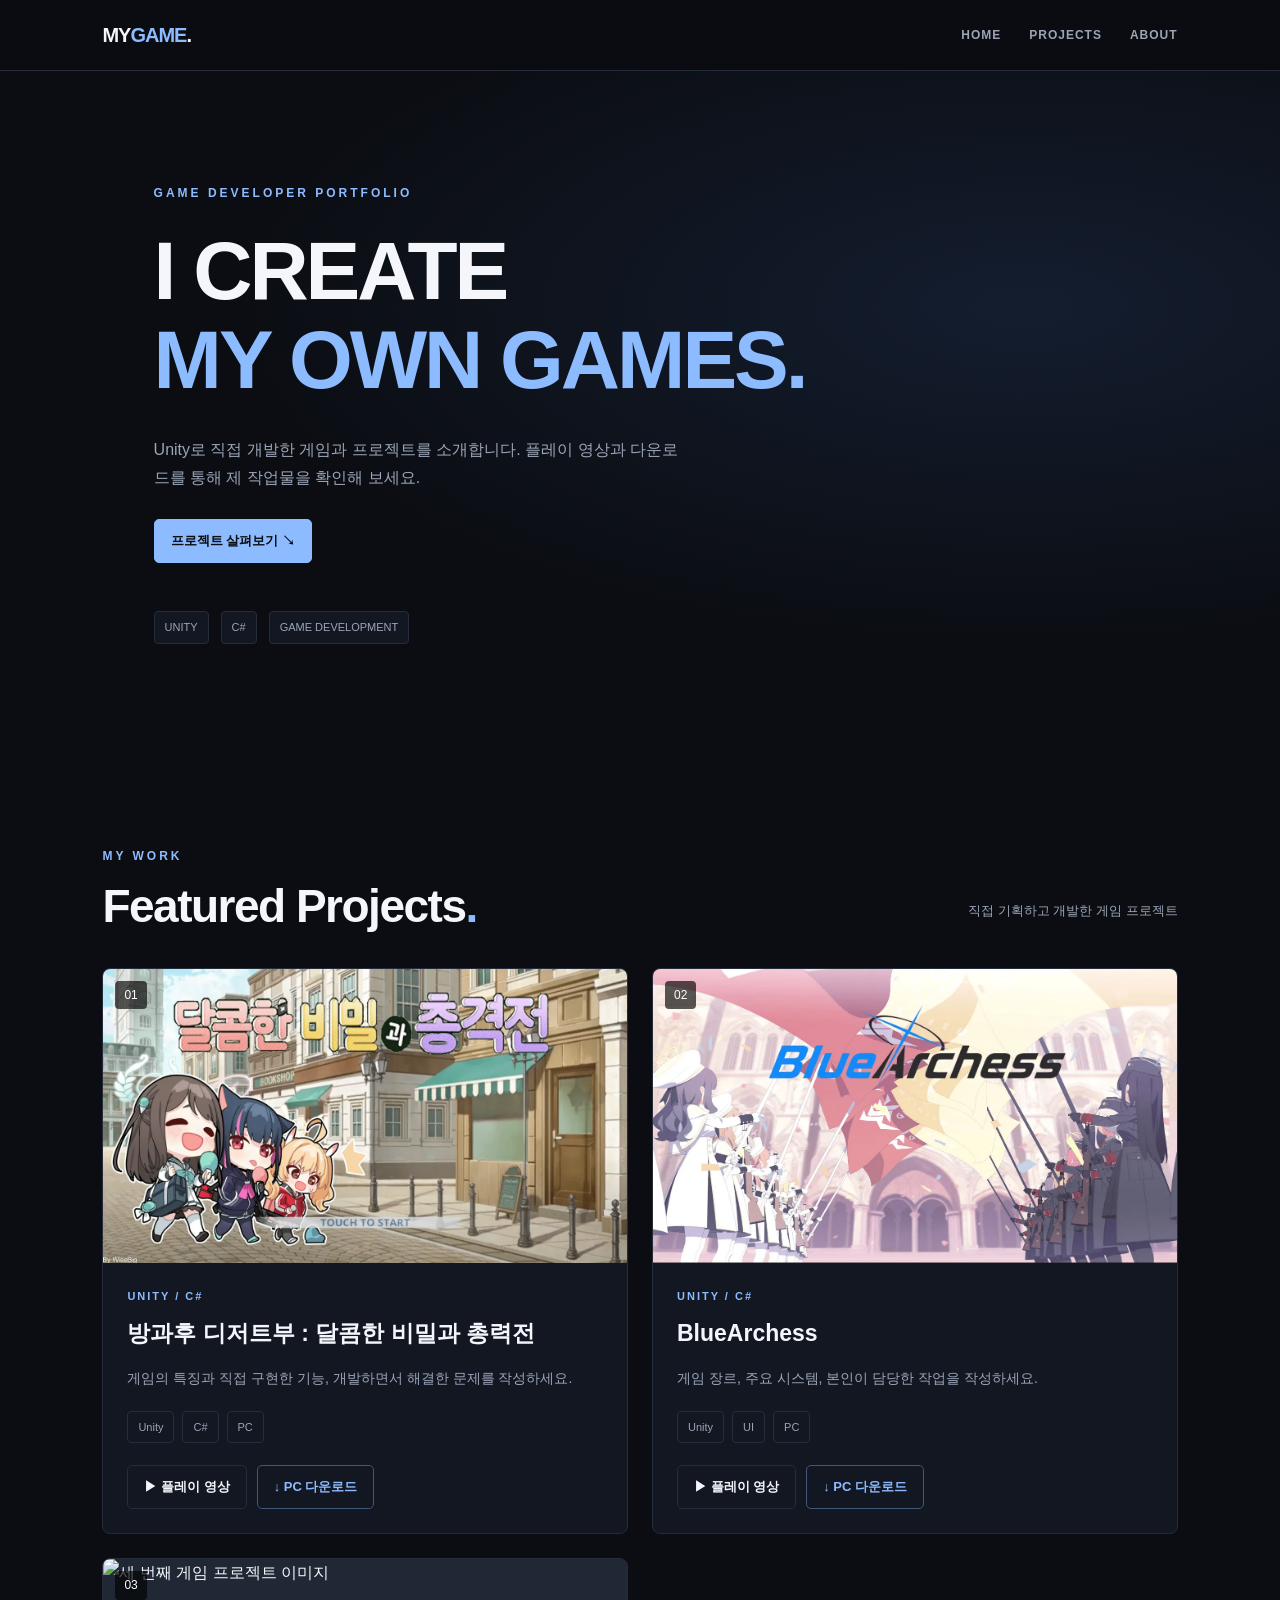
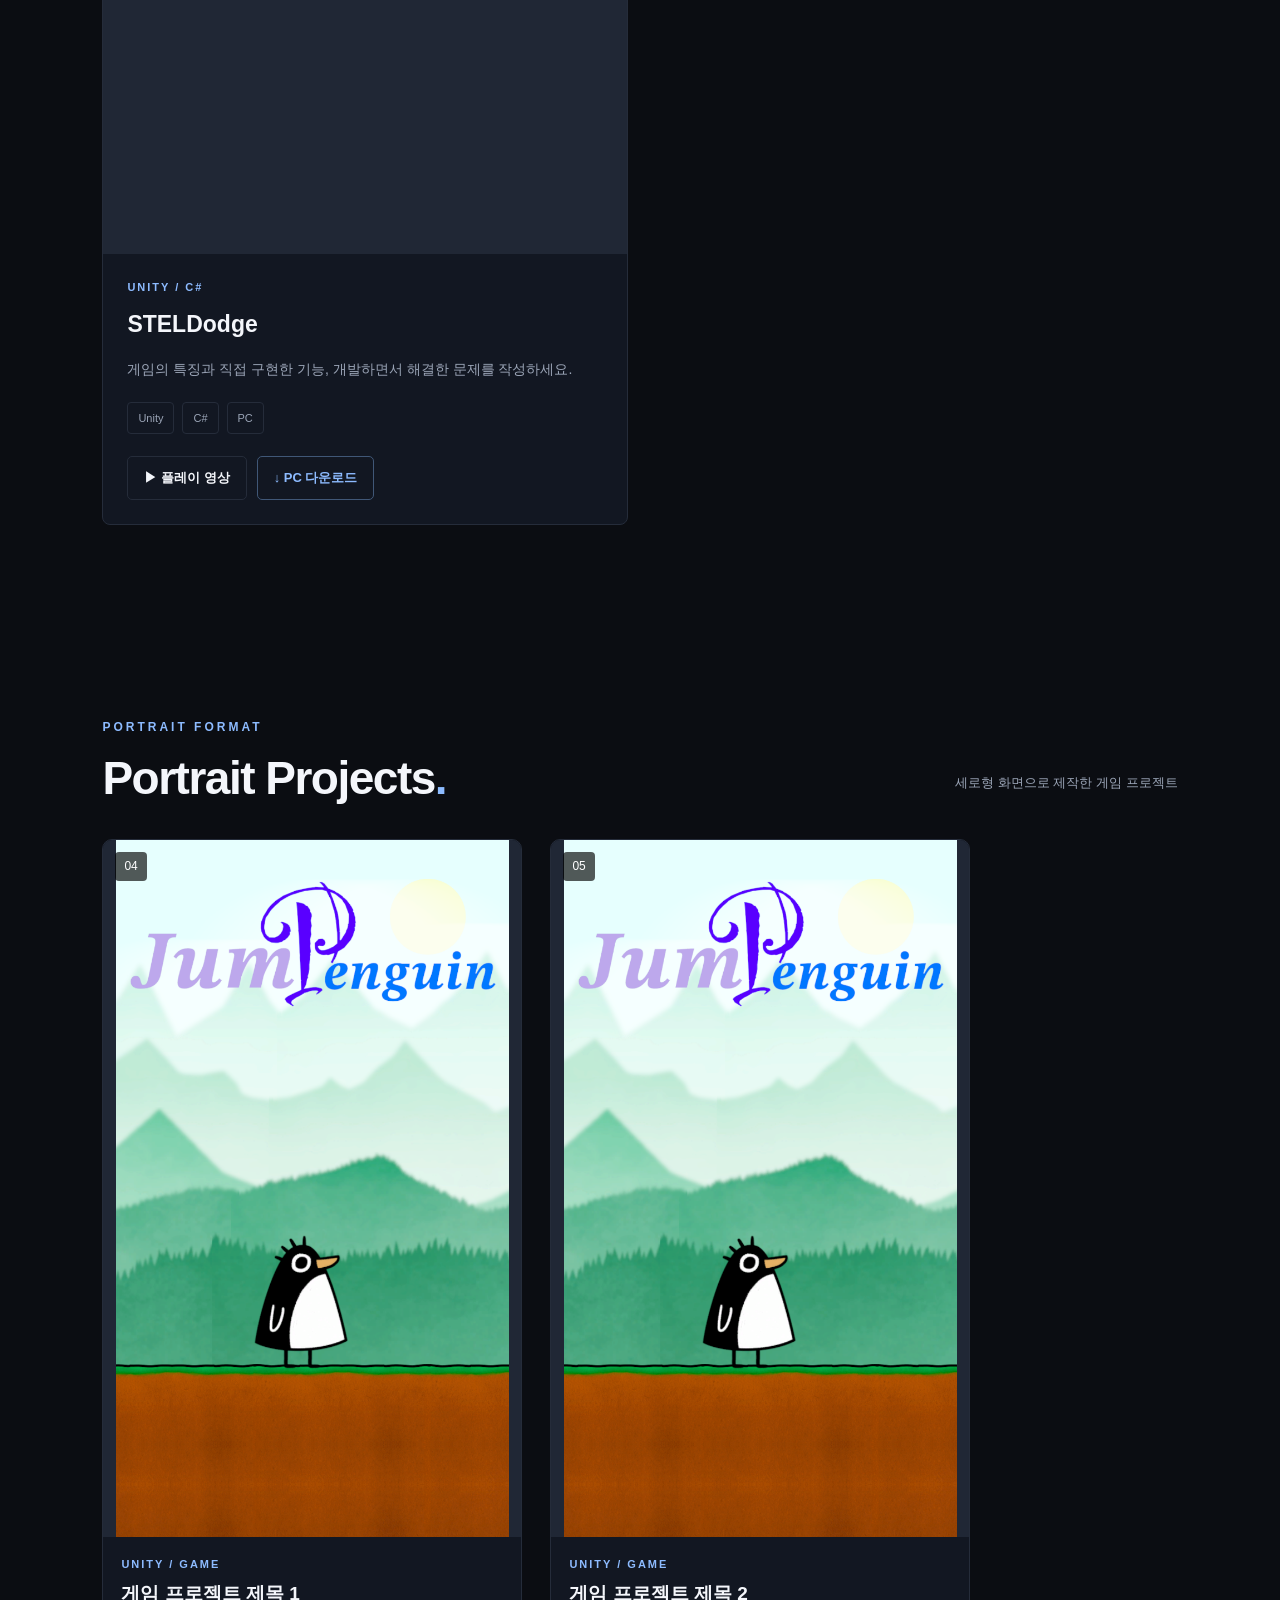
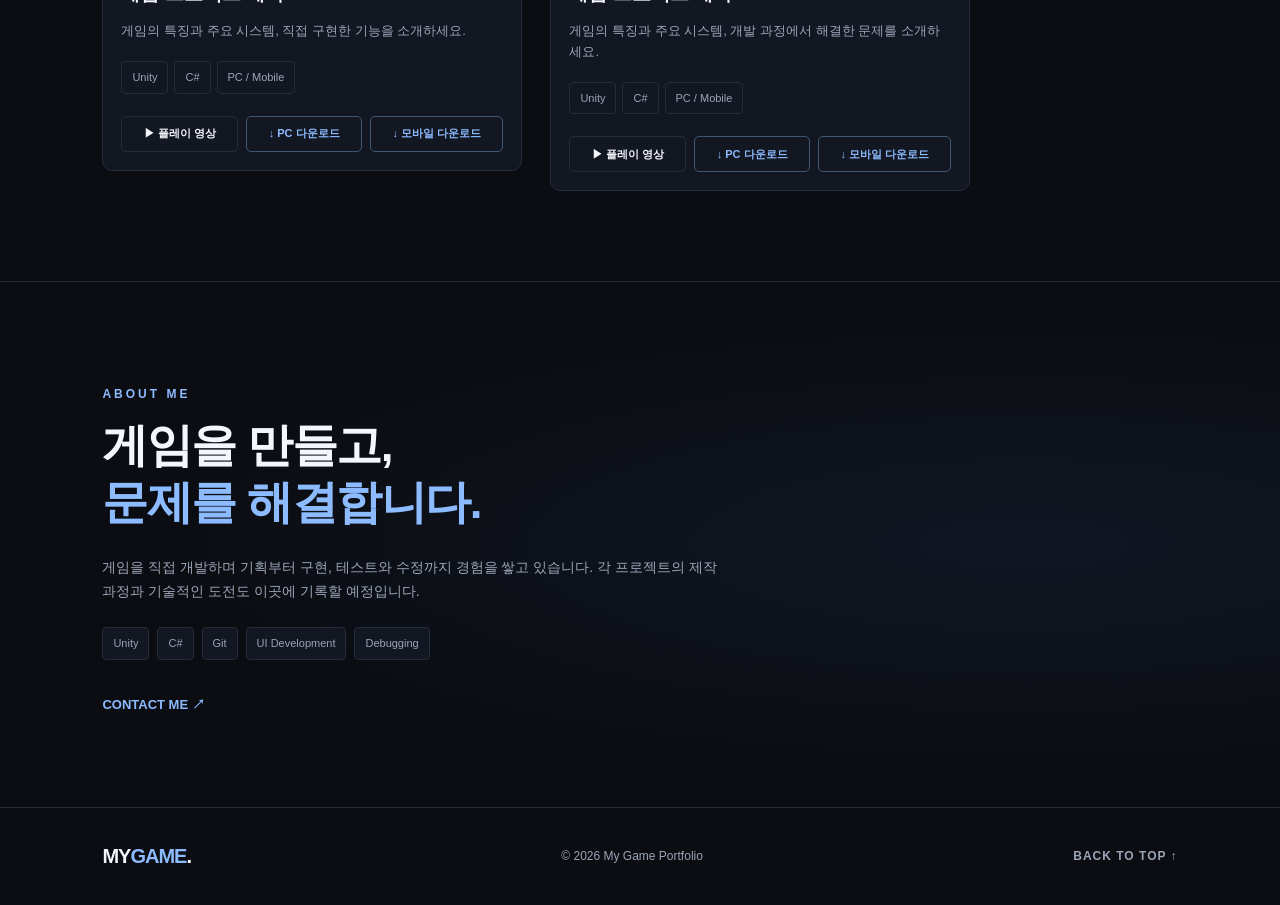
==== index.html @ 1168b6e9 "." ====
<!DOCTYPE html>
<html lang="ko">
<head>
    <meta charset="UTF-8">
    <meta name="viewport" content="width=device-width, initial-scale=1.0">

    <title>My Game Portfolio</title>
    <meta name="description"
          content="직접 개발한 게임과 개발 프로젝트를 소개하는 포트폴리오">

    <link rel="stylesheet" href="style.css">
    <script src="script.js" defer></script>
</head>
<body>

    <header class="navbar">
        <a href="#home" class="logo">MY<span>GAME</span>.</a>

        <nav>
            <a href="#home">HOME</a>
            <a href="#projects">PROJECTS</a>
            <a href="#about">ABOUT</a>
        </nav>
    </header>

    <main>
        <section id="home" class="hero">
            <p class="eyebrow">GAME DEVELOPER PORTFOLIO</p>

            <h1>
                I CREATE<br>
                <span>MY OWN GAMES.</span>
            </h1>

            <p class="hero-description">
                Unity로 직접 개발한 게임과 프로젝트를 소개합니다.
                플레이 영상과 다운로드를 통해 제 작업물을 확인해 보세요.
            </p>

            <a href="#projects" class="button primary">
                프로젝트 살펴보기 ↘
            </a>

            <div class="hero-meta">
                <span>UNITY</span>
                <span>C#</span>
                <span>GAME DEVELOPMENT</span>
            </div>
        </section>

        <section id="projects" class="section">
            <div class="section-heading">
                <div>
                    <p class="eyebrow">MY WORK</p>
                    <h2>Featured Projects<span>.</span></h2>
                </div>
                <p class="section-note">
                    직접 기획하고 개발한 게임 프로젝트
                </p>
            </div>

            <div class="project-grid">

                <!-- PROJECT 01 -->
                <article class="project-card">
                    <div class="project-image">
                        <img
                            src="images/After-School-Sweets-Club.png"
                            alt="첫 번째 게임 프로젝트 이미지"
                            loading="lazy">
                        <span class="project-number">01</span>
                    </div>

                    <div class="project-info">
                        <p class="project-category">UNITY / C#</p>
                        <h3>방과후 디저트부 : 달콤한 비밀과 총력전</h3>
                        <p class="project-description">
                            게임의 특징과 직접 구현한 기능,
                            개발하면서 해결한 문제를 작성하세요.
                        </p>

                        <div class="project-tags">
                            <span>Unity</span>
                            <span>C#</span>
                            <span>PC</span>
                        </div>

                        <div class="project-actions">
                            <a class="button secondary"
                               href="https://www.youtube.com/watch?v=uwUEpqhKYZ0"
                               target="_blank"
                               rel="noopener noreferrer">
                                ▶ 플레이 영상
                            </a>
                            <a class="button download"
                               href="https://github.com/WiseBig/After-School-Sweets-Club/releases/latest/download/After-School-Sweets-Club.zip"
                                class="download-button">
                                ↓ PC 다운로드
                            </a>
                        </div>
                    </div>
                </article>

                <!-- PROJECT 02 -->
                <article class="project-card">
                    <div class="project-image">
                        <img
                            src="images/BlueArchess.png"
                            alt="두 번째 게임 프로젝트 이미지"
                            loading="lazy">
                        <span class="project-number">02</span>
                    </div>

                    <div class="project-info">
                        <p class="project-category">UNITY / C#</p>
                        <h3>BlueArchess</h3>
                        <p class="project-description">
                            게임 장르, 주요 시스템,
                            본인이 담당한 작업을 작성하세요.
                        </p>

                        <div class="project-tags">
                            <span>Unity</span>
                            <span>UI</span>
                            <span>PC</span>
                        </div>

                        <div class="project-actions">
                            <a class="button secondary"
                               href="https://www.youtube.com/watch?v=on1ZWBAWZz0"
                               target="_blank"
                               rel="noopener noreferrer">
                                ▶ 플레이 영상
                            </a>
                            <a class="button download"
                               href="https://github.com/WiseBig/BlueAchess/releases/latest/download/BlueAchess.zip"
                                class="download-button">
                                ↓ PC 다운로드
                            </a>
                        </div>
                    </div>
                </article>

                <!-- PROJECT 03 -->
                <article class="project-card">
                    <div class="project-image">
                        <img
                            src="images/STELDodge.png"
                            alt="세 번째 게임 프로젝트 이미지"
                            loading="lazy">
                        <span class="project-number">03</span>
                    </div>

                    <div class="project-info">
                        <p class="project-category">UNITY / C#</p>
                        <h3>STELDodge</h3>
                        <p class="project-description">
                            게임의 특징과 직접 구현한 기능,
                            개발하면서 해결한 문제를 작성하세요.
                        </p>

                        <div class="project-tags">
                            <span>Unity</span>
                            <span>C#</span>
                            <span>PC</span>
                        </div>

                        <div class="project-actions">
                            <a class="button secondary"
                               href="https://www.youtube.com/watch?v=m8fx0wpT7ks"
                               target="_blank"
                               rel="noopener noreferrer">
                                ▶ 플레이 영상
                            </a>
                            <a class="button download"
                               href="https://github.com/WiseBig/STELDodge/releases/latest/download/STELDodge.zip"
                                class="download-button">
                                ↓ PC 다운로드
                            </a>
                        </div>
                    </div>
                </article>

            </div>
        </section>

        <!-- PORTRAIT GAMES -->
        <section id="portrait-projects" class="section">
            <div class="section-heading">
                <div>
                    <p class="eyebrow">PORTRAIT FORMAT</p>
                    <h2>Portrait Projects<span>.</span></h2>
                </div>
                <p class="section-note">
                    세로형 화면으로 제작한 게임 프로젝트
                </p>
            </div>

            <div class="portrait-project-grid">

                <!-- PROJECT 04 -->
                <article class="portrait-project-card">
                    <div class="portrait-project-image">
                        <img src="images/JumPenguin.png"
                            alt="세로형 게임 프로젝트 1"
                            loading="lazy">
                        <span class="project-number">04</span>
                    </div>

                    <div class="portrait-project-info">
                        <p class="project-category">UNITY / GAME</p>
                        <h3>게임 프로젝트 제목 1</h3>

                        <p class="project-description">
                            게임의 특징과 주요 시스템,
                            직접 구현한 기능을 소개하세요.
                        </p>

                        <div class="project-tags">
                            <span>Unity</span>
                            <span>C#</span>
                            <span>PC / Mobile</span>
                        </div>

                        <div class="project-actions">
                            <a class="button secondary"
                            href="영상 URL"
                            target="_blank"
                            rel="noopener noreferrer">
                                ▶ 플레이 영상
                            </a>

                            <a class="button download"
                                href="PC 다운로드 URL">
                                    ↓ PC 다운로드
                            </a>

                            <a class="button download mobile-download"
                                href="모바일 다운로드 URL">
                                    ↓ 모바일 다운로드
                            </a>
                        </div>
                    </div>
                </article>

                <!-- PROJECT 05 -->
                <article class="portrait-project-card">
                    <div class="portrait-project-image">
                        <img src="images/JumPenguin.png"
                            alt="세로형 게임 프로젝트 2"
                            loading="lazy">
                        <span class="project-number">05</span>
                    </div>

                    <div class="portrait-project-info">
                        <p class="project-category">UNITY / GAME</p>
                        <h3>게임 프로젝트 제목 2</h3>

                        <p class="project-description">
                            게임의 특징과 주요 시스템,
                            개발 과정에서 해결한 문제를 소개하세요.
                        </p>

                        <div class="project-tags">
                            <span>Unity</span>
                            <span>C#</span>
                            <span>PC / Mobile</span>
                        </div>

                        <div class="project-actions">
                            <a class="button secondary"
                            href="영상 URL"
                            target="_blank"
                            rel="noopener noreferrer">
                                ▶ 플레이 영상
                            </a>

                            <a class="button download"
                                href="PC 다운로드 URL">
                                    ↓ PC 다운로드
                            </a>

                            <a class="button download mobile-download"
                                href="모바일 다운로드 URL">
                                    ↓ 모바일 다운로드
                            </a>
                        </div>
                    </div>
                </article>

            </div>
        </section>

        <section id="about" class="section about-section">
            <p class="eyebrow">ABOUT ME</p>
            <h2>게임을 만들고,<br><span>문제를 해결합니다.</span></h2>

            <p class="about-description">
                게임을 직접 개발하며 기획부터 구현, 테스트와 수정까지
                경험을 쌓고 있습니다. 각 프로젝트의 제작 과정과
                기술적인 도전도 이곳에 기록할 예정입니다.
            </p>

            <div class="skill-list">
                <span>Unity</span>
                <span>C#</span>
                <span>Git</span>
                <span>UI Development</span>
                <span>Debugging</span>
            </div>

            <a class="text-link"
               href="mailto:your-email@example.com">
                CONTACT ME ↗
            </a>
        </section>
    </main>

    <footer>
        <a href="#home" class="logo">MY<span>GAME</span>.</a>
        <p>© <span id="year"></span> My Game Portfolio</p>
        <a href="#home" class="back-to-top">BACK TO TOP ↑</a>
    </footer>

</body>
</html>
---- style.css ----
/* =========================
   THEME
========================= */
:root {
    --bg: #0b0d12;
    --surface: #121722;
    --surface-hover: #192131;
    --text: #f4f6fb;
    --muted: #9ba5b7;
    --accent: #8dbbff;
    --border: #252c3a;
}

* {
    box-sizing: border-box;
}

html {
    scroll-behavior: smooth;
    scroll-padding-top: 90px;
}

body {
    margin: 0;
    background: var(--bg);
    color: var(--text);
    font-family: "Segoe UI", Arial, sans-serif;
    line-height: 1.7;
}

a {
    color: inherit;
    text-decoration: none;
}

/* =========================
   NAVIGATION
========================= */
.navbar {
    position: sticky;
    top: 0;
    z-index: 10;
    display: flex;
    align-items: center;
    justify-content: space-between;
    padding: 18px 8%;
    background: rgba(11, 13, 18, 0.92);
    border-bottom: 1px solid var(--border);
    backdrop-filter: blur(12px);
}

.logo {
    font-size: 20px;
    font-weight: 900;
    letter-spacing: -1px;
}

.logo span,
.hero h1 span,
.section h2 span,
.about-section h2 span {
    color: var(--accent);
}

.navbar nav {
    display: flex;
    gap: 28px;
}

.navbar nav a,
.back-to-top {
    color: var(--muted);
    font-size: 12px;
    font-weight: 700;
    letter-spacing: 1px;
}

.navbar nav a:hover,
.back-to-top:hover {
    color: var(--accent);
}

/* =========================
   HERO
========================= */
.hero {
    min-height: 590px;
    display: flex;
    flex-direction: column;
    align-items: flex-start;
    justify-content: center;
    padding: 100px 12%;
    background: radial-gradient(
        ellipse at 80% 35%,
        rgba(60, 105, 180, 0.18),
        transparent 55%
    );
}

.eyebrow {
    color: var(--accent);
    font-size: 12px;
    font-weight: 800;
    letter-spacing: 3px;
}

.hero h1 {
    margin: 12px 0;
    font-size: clamp(42px, 7vw, 82px);
    line-height: 1.08;
    letter-spacing: -3px;
}

.hero-description {
    max-width: 540px;
    margin: 20px 0 28px;
    color: var(--muted);
}

/* =========================
   BUTTONS
========================= */
.button {
    display: inline-flex;
    align-items: center;
    justify-content: center;
    min-height: 43px;
    padding: 10px 16px;
    border: 1px solid var(--border);
    border-radius: 5px;
    font-size: 13px;
    font-weight: 700;
    text-align: center;
    transition: transform 0.2s ease, background 0.2s ease, opacity 0.2s ease;
}

.button:hover {
    transform: translateY(-2px);
}

.primary {
    color: #0b0d12;
    background: var(--accent);
    border-color: var(--accent);
}

.secondary {
    background: transparent;
}

.download {
    color: var(--accent);
    border-color: #405777;
}

.secondary:hover,
.download:hover {
    background: #202b3c;
}

/* =========================
   HERO META / TAGS
========================= */
.hero-meta {
    display: flex;
    flex-wrap: wrap;
    gap: 12px;
    margin-top: 48px;
}

.hero-meta span,
.project-tags span,
.skill-list span {
    padding: 6px 10px;
    color: var(--muted);
    background: var(--surface);
    border: 1px solid var(--border);
    border-radius: 4px;
    font-size: 11px;
}

/* =========================
   COMMON SECTIONS
========================= */
.section {
    padding: 90px 8%;
}

.section-heading {
    display: flex;
    justify-content: space-between;
    align-items: flex-end;
    gap: 24px;
    margin-bottom: 32px;
}

.section h2,
.about-section h2 {
    margin: 0;
    font-size: clamp(30px, 4vw, 46px);
    line-height: 1.25;
    letter-spacing: -1.5px;
}

.section-heading .eyebrow {
    margin-bottom: 12px;
}

.section-note {
    color: var(--muted);
    font-size: 13px;
}

/* =========================
   LANDSCAPE PROJECTS
========================= */
.project-grid {
    display: grid;
    grid-template-columns: repeat(2, minmax(0, 1fr));
    gap: 24px;
}

.project-card {
    overflow: hidden;
    background: var(--surface);
    border: 1px solid var(--border);
    border-radius: 8px;
    transition: transform 0.25s ease, border-color 0.25s ease, background 0.25s ease;
}

.project-card:hover {
    transform: translateY(-5px);
    border-color: #526987;
    background: var(--surface-hover);
}

.project-image {
    position: relative;
    aspect-ratio: 16 / 9;
    overflow: hidden;
    background: #202735;
}

.project-image img {
    display: block;
    width: 100%;
    height: 100%;
    object-fit: cover;
    transition: transform 0.35s ease;
}

.project-card:hover .project-image img {
    transform: scale(1.04);
}

.project-number {
    position: absolute;
    top: 12px;
    left: 12px;
    padding: 4px 9px;
    color: #fff;
    background: rgba(0, 0, 0, 0.65);
    border-radius: 4px;
    font-size: 12px;
}

.project-info {
    padding: 24px;
}

.project-category {
    margin: 0;
    color: var(--accent);
    font-size: 11px;
    font-weight: 800;
    letter-spacing: 2px;
}

.project-info h3 {
    margin: 8px 0;
    font-size: 23px;
}

.project-description,
.about-description {
    color: var(--muted);
    font-size: 14px;
}

.project-tags,
.skill-list {
    display: flex;
    flex-wrap: wrap;
    gap: 8px;
    margin: 20px 0;
}

.project-actions {
    display: flex;
    flex-wrap: wrap;
    gap: 10px;
    margin-top: 22px;
}

/* =========================
   PORTRAIT PROJECTS
   세로형 게임 카드
========================= */
#portrait-projects .portrait-project-grid {
    display: grid;
    /* 카드 크기를 조금 키우고 왼쪽 정렬 */
    grid-template-columns: repeat(2, minmax(0, 420px));
    justify-content: start;
    align-items: start;
    gap: 28px;
    width: 100%;
}

#portrait-projects .portrait-project-card {
    display: flex;
    flex-direction: column;
    min-width: 0;
    overflow: hidden;
    background: var(--surface);
    border: 1px solid var(--border);
    border-radius: 10px;
    transition: transform 0.25s ease, border-color 0.25s ease, background 0.25s ease;
}

#portrait-projects .portrait-project-card:hover {
    transform: translateY(-5px);
    border-color: #526987;
    background: var(--surface-hover);
}

#portrait-projects .portrait-project-image {
    position: relative;
    width: 100%;
    aspect-ratio: 3 / 4;
    overflow: hidden;
    background: #202735;
}

#portrait-projects .portrait-project-image {
    position: relative;
    width: 100%;
    aspect-ratio: 3 / 5;
    overflow: hidden;
    background: #202735;
}

#portrait-projects .portrait-project-image img {
    display: block;
    width: 100%;
    height: 100%;
    object-fit: contain;
    object-position: center;
    transition: transform 0.35s ease;
}

#portrait-projects .portrait-project-card:hover .portrait-project-image img {
    transform: scale(1.02);
}

#portrait-projects .portrait-project-image .project-number {
    position: absolute;
    top: 12px;
    left: 12px;
    z-index: 1;
}

#portrait-projects .portrait-project-info {
    display: flex;
    flex-direction: column;
    align-items: flex-start;
    min-width: 0;
    padding: 18px;
}

#portrait-projects .portrait-project-info .project-category {
    margin: 0;
}

#portrait-projects .portrait-project-info h3 {
    margin: 7px 0;
    font-size: 19px;
    line-height: 1.4;
    overflow-wrap: anywhere;
}

#portrait-projects .portrait-project-info .project-description {
    margin: 7px 0;
    font-size: 13px;
    line-height: 1.6;
}

#portrait-projects .portrait-project-info .project-tags {
    display: flex;
    flex-wrap: wrap;
    gap: 6px;
    margin: 12px 0;
}

#portrait-projects .portrait-project-info .project-actions {
    display: flex;
    flex-wrap: wrap;
    gap: 8px;
    width: 100%;
    margin-top: 10px;
}

#portrait-projects .portrait-project-info .project-actions .button {
    flex: 1 1 auto;
    min-height: 36px;
    padding: 7px 10px;
    font-size: 11px;
}

/* =========================
   ABOUT
========================= */
.about-section {
    border-top: 1px solid var(--border);
    background: radial-gradient(
        ellipse at 80% 50%,
        rgba(60, 105, 180, 0.1),
        transparent 60%
    );
}

.about-description {
    max-width: 620px;
    margin: 24px 0;
}

.text-link {
    display: inline-block;
    margin-top: 14px;
    color: var(--accent);
    font-size: 13px;
    font-weight: 800;
}

/* =========================
   FOOTER
========================= */
footer {
    display: flex;
    justify-content: space-between;
    align-items: center;
    gap: 20px;
    padding: 26px 8%;
    border-top: 1px solid var(--border);
}

footer p {
    color: var(--muted);
    font-size: 12px;
}

/* =========================
   TABLET
========================= */
@media (max-width: 900px) {
    .section-heading {
        align-items: flex-start;
        flex-direction: column;
        gap: 8px;
    }

    .section {
        padding: 72px 6%;
    }

    #portrait-projects .portrait-project-grid {
        grid-template-columns: repeat(2, minmax(0, 1fr));
        gap: 20px;
    }

    #portrait-projects .portrait-project-info {
        padding: 16px;
    }

    #portrait-projects .portrait-project-info h3 {
        font-size: 18px;
    }
}

/* =========================
   MOBILE
========================= */
@media (max-width: 700px) {
    .navbar {
        padding: 16px 5%;
    }

    .navbar nav {
        gap: 13px;
    }

    .navbar nav a {
        font-size: 10px;
    }

    .hero {
        min-height: 520px;
        padding: 80px 7%;
    }

    .hero h1 {
        letter-spacing: -2px;
    }

    .section {
        padding: 60px 5%;
    }

    .project-grid {
        grid-template-columns: 1fr;
    }

    .project-info {
        padding: 20px;
    }

    #portrait-projects .portrait-project-grid {
        grid-template-columns: repeat(2, minmax(0, 1fr));
        gap: 16px;
    }

    #portrait-projects .portrait-project-image {
        aspect-ratio: 3 / 4;
    }

    #portrait-projects .portrait-project-info {
        padding: 14px;
    }

    #portrait-projects .portrait-project-info h3 {
        font-size: 16px;
    }

    #portrait-projects .portrait-project-info .project-description {
        font-size: 12px;
    }

    #portrait-projects .portrait-project-info .project-actions {
        flex-direction: column;
        align-items: stretch;
    }

    #portrait-projects .portrait-project-info .project-actions .button {
        width: 100%;
    }

    footer {
        align-items: flex-start;
        flex-direction: column;
        gap: 8px;
        padding: 24px 5%;
    }
}

/* 좁은 모바일에서는 세로형 카드도 한 열로 표시 */
@media (max-width: 480px) {
    #portrait-projects .portrait-project-grid {
        grid-template-columns: minmax(0, 1fr);
        gap: 22px;
    }

    #portrait-projects .portrait-project-image {
        aspect-ratio: 3 / 4;
    }

    #portrait-projects .portrait-project-info {
        padding: 18px;
    }

    #portrait-projects .portrait-project-info h3 {
        font-size: 19px;
    }

    #portrait-projects .portrait-project-info .project-description {
        font-size: 13px;
    }

    #portrait-projects .portrait-project-info .project-actions {
        flex-direction: row;
    }

    #portrait-projects .portrait-project-info .project-actions .button {
        width: auto;
    }
}
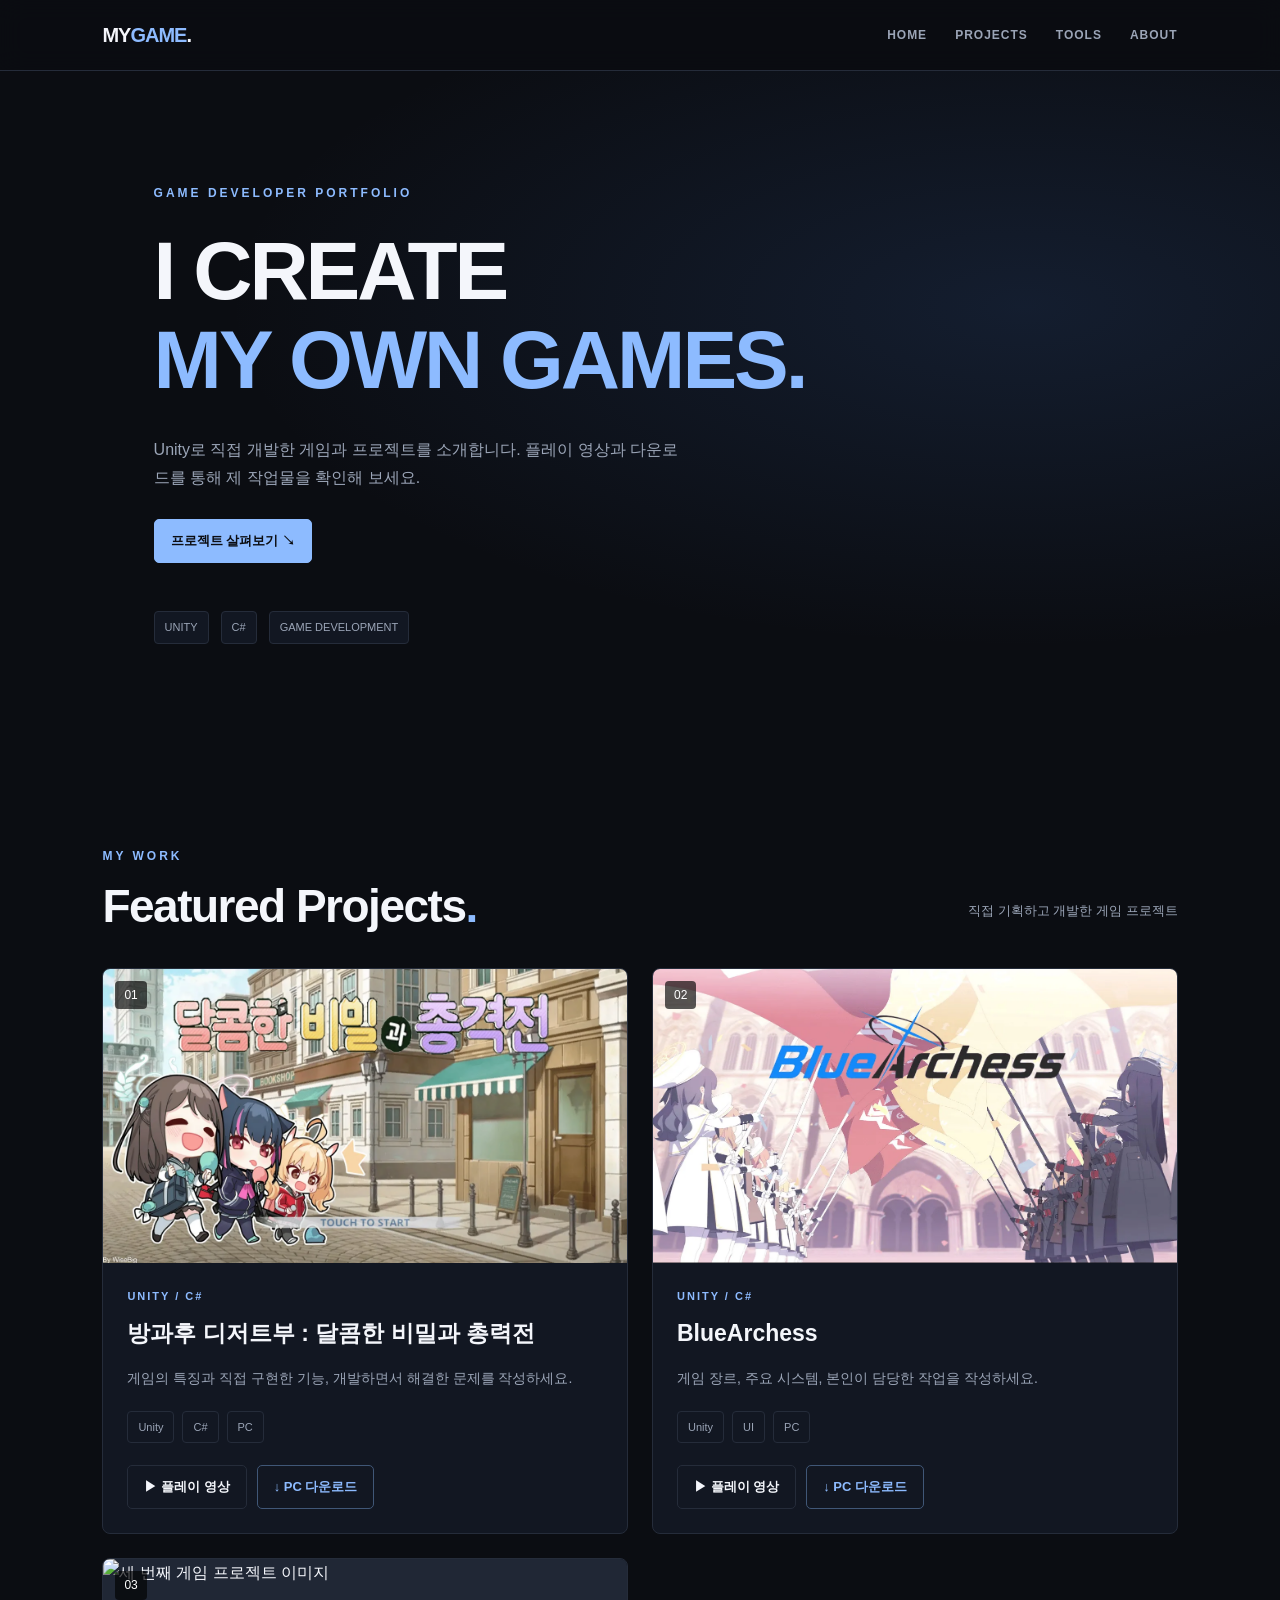
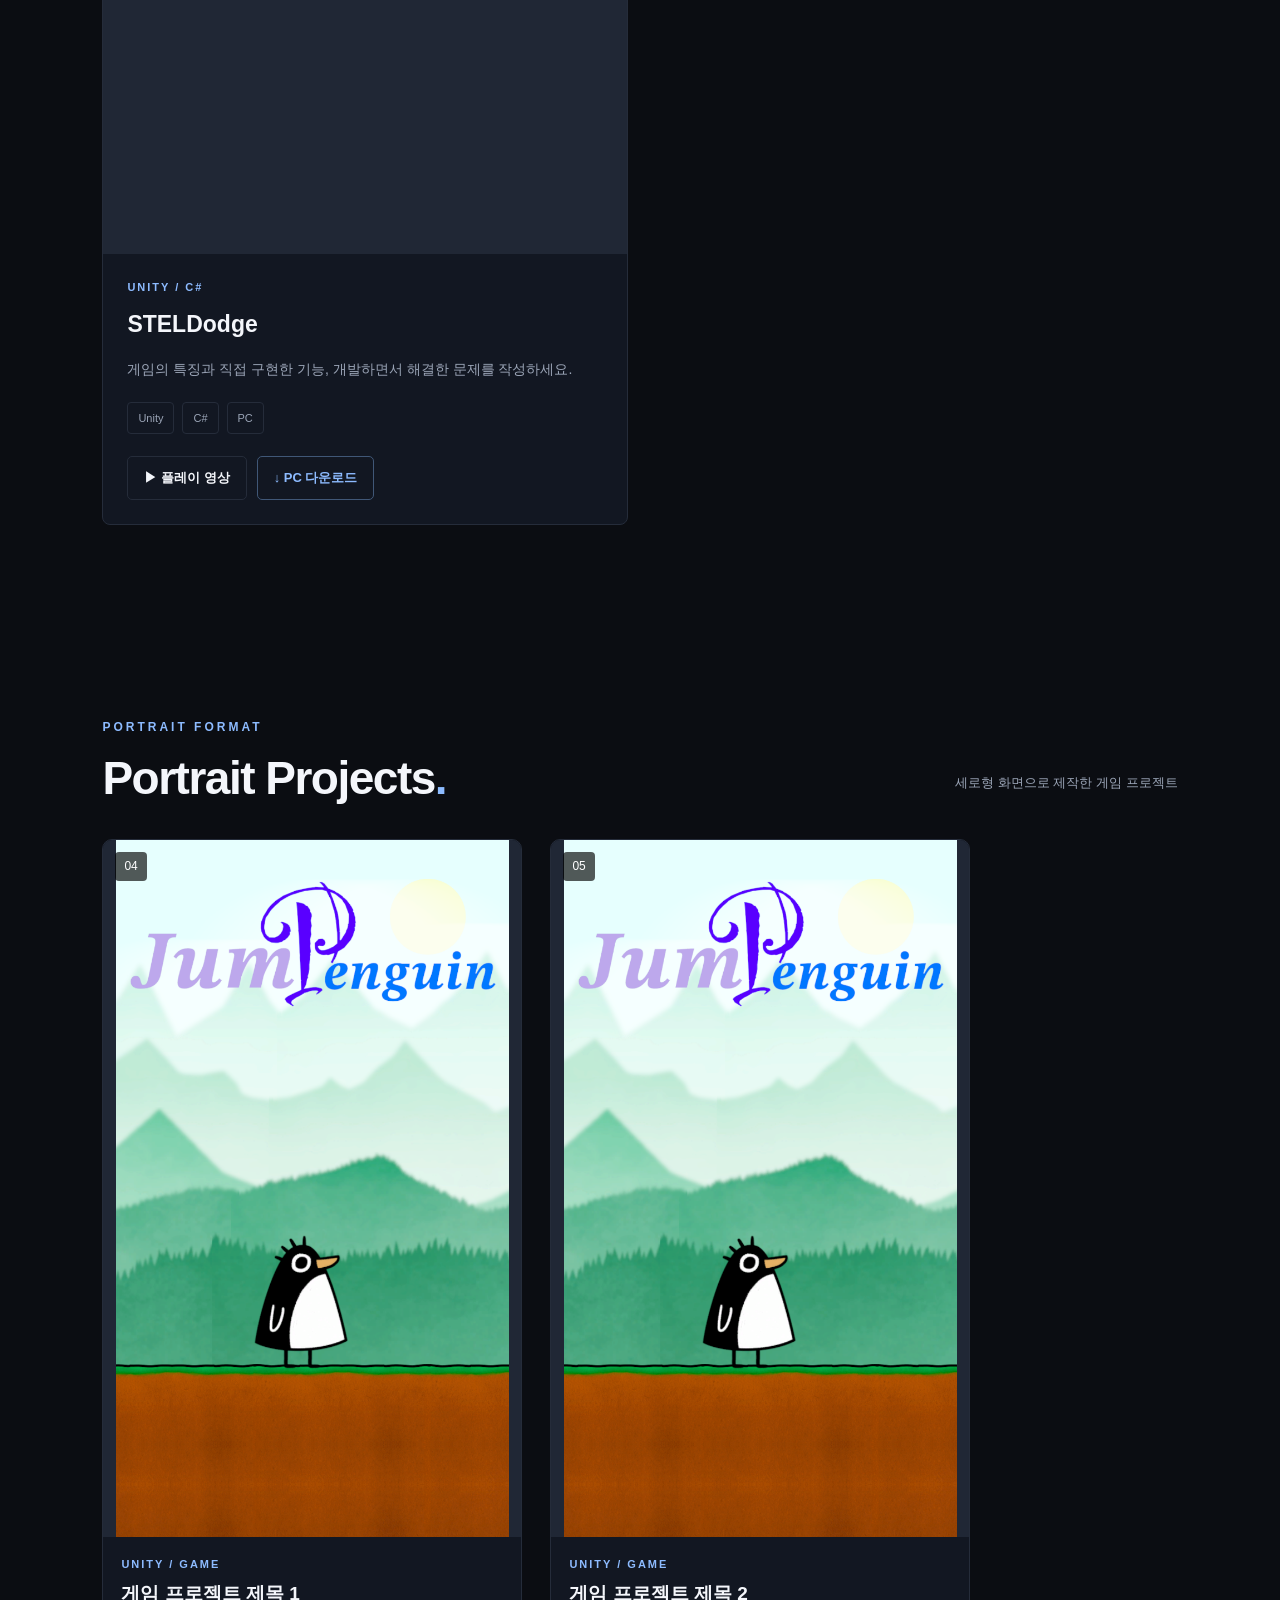
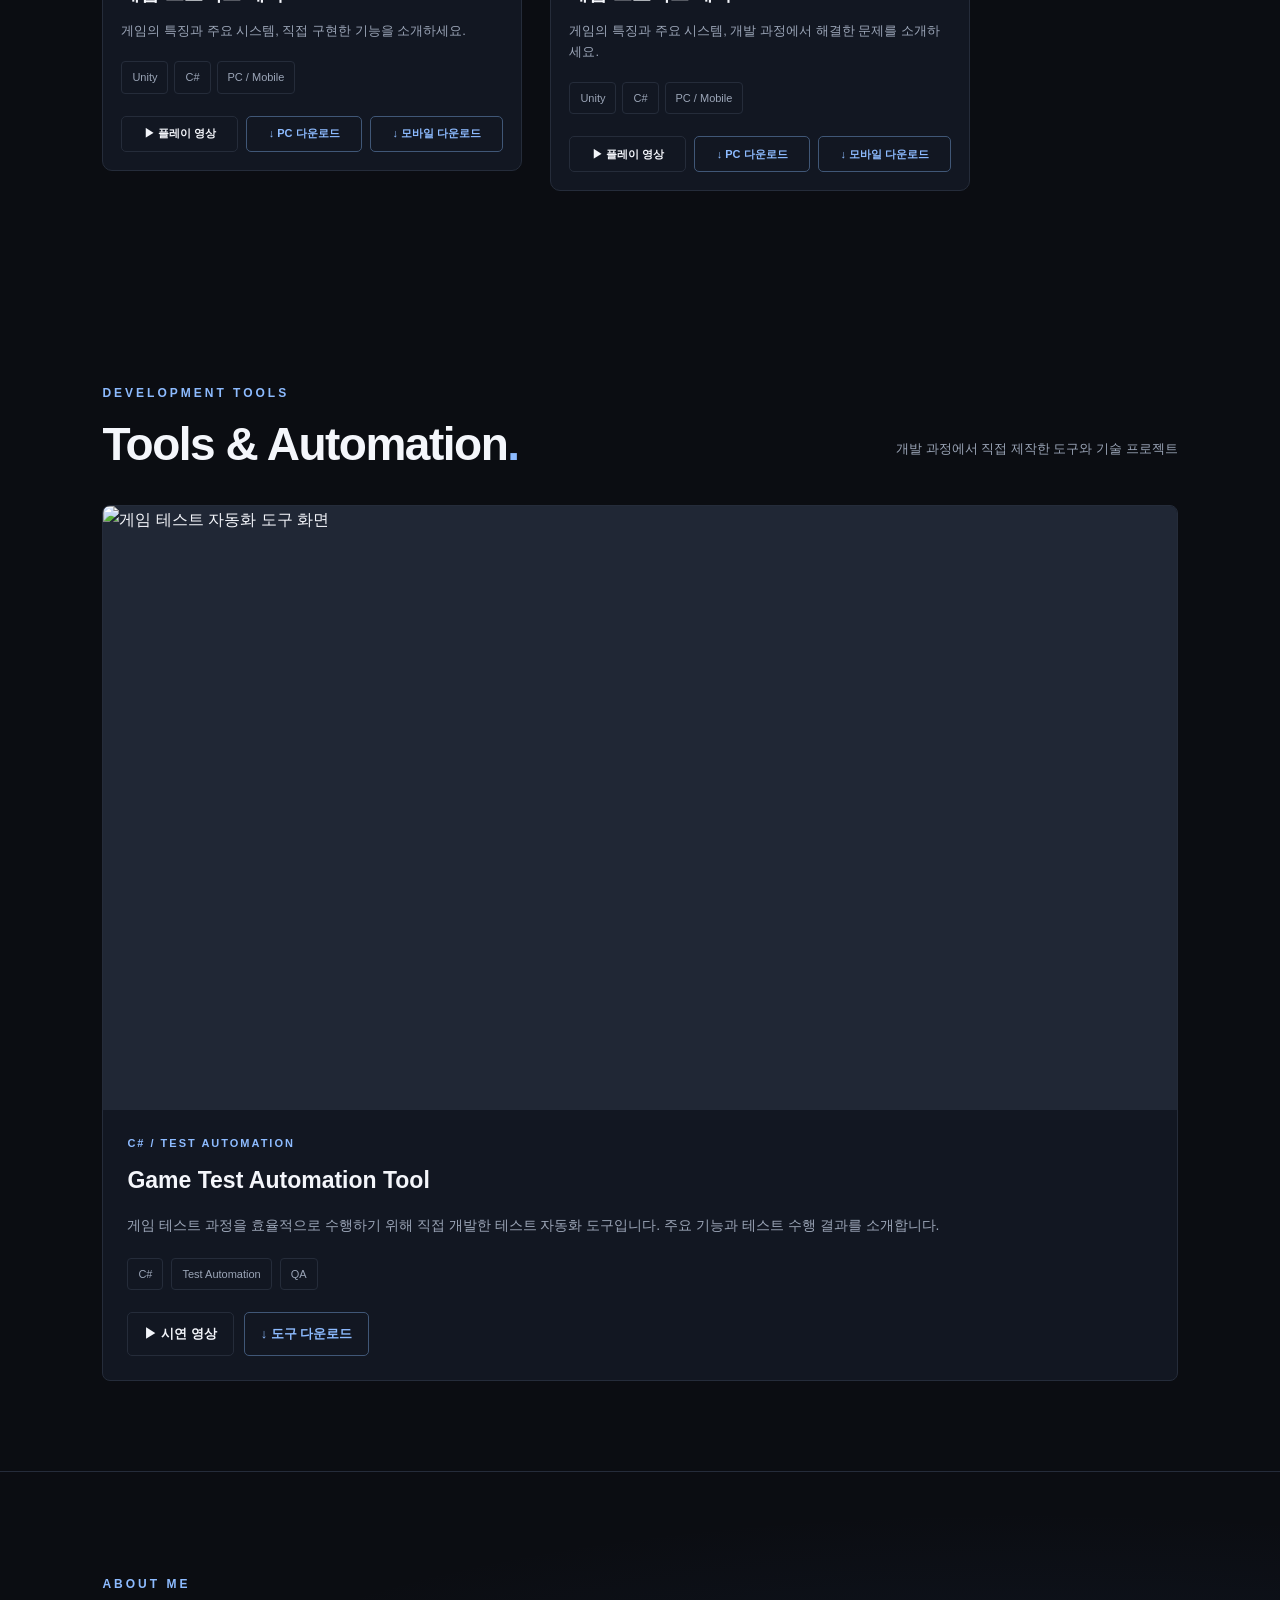
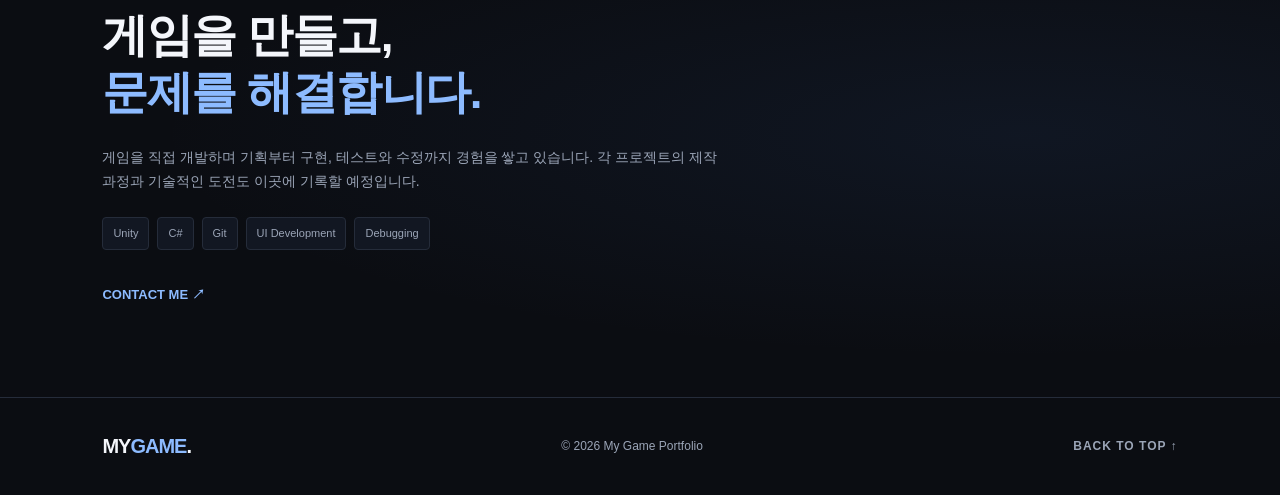
==== commit 8a96a339: "Update index.html" ====
--- a/index.html
+++ b/index.html
@@ -20,6 +20,7 @@
         <nav>
             <a href="#home">HOME</a>
             <a href="#projects">PROJECTS</a>
+            <a href="#tools">TOOLS</a>
             <a href="#about">ABOUT</a>
         </nav>
     </header>
@@ -291,6 +292,69 @@
 
             </div>
         </section>
+        
+        <!-- DEVELOPMENT TOOLS -->
+        <section id="tools" class="section">
+            <div class="section-heading">
+                <div>
+                    <p class="eyebrow">DEVELOPMENT TOOLS</p>
+                    <h2>Tools & Automation<span>.</span></h2>
+                </div>
+
+                <p class="section-note">
+                    개발 과정에서 직접 제작한 도구와 기술 프로젝트
+                </p>
+            </div>
+
+            <article class="project-card tool-card">
+                <div class="project-image">
+                    <img
+                        src="images/TestAutomationTool.png"
+                        alt="게임 테스트 자동화 도구 화면"
+                        loading="lazy"
+                    >
+                </div>
+
+                <div class="project-info">
+                    <p class="project-category">C# / TEST AUTOMATION</p>
+
+                    <h3>Game Test Automation Tool</h3>
+
+                    <p class="project-description">
+                        게임 테스트 과정을 효율적으로 수행하기 위해
+                        직접 개발한 테스트 자동화 도구입니다.
+                        주요 기능과 테스트 수행 결과를 소개합니다.
+                    </p>
+
+                    <div class="project-tags">
+                        <span>C#</span>
+                        <span>Test Automation</span>
+                        <span>QA</span>
+                    </div>
+
+                    <div class="project-actions">
+                        <a
+                            class="button secondary"
+                            href="테스트 도구 소개 영상 URL"
+                            target="_blank"
+                            rel="noopener noreferrer"
+                        >
+                            ▶ 시연 영상
+                        </a>
+
+                        <a
+                            class="button download"
+                            href="테스트 도구 다운로드 URL"
+                            target="_blank"
+                            rel="noopener noreferrer"
+                        >
+                            ↓ 도구 다운로드
+                        </a>
+                    </div>
+                </div>
+            </article>
+        </section>
+
 
         <section id="about" class="section about-section">
             <p class="eyebrow">ABOUT ME</p>
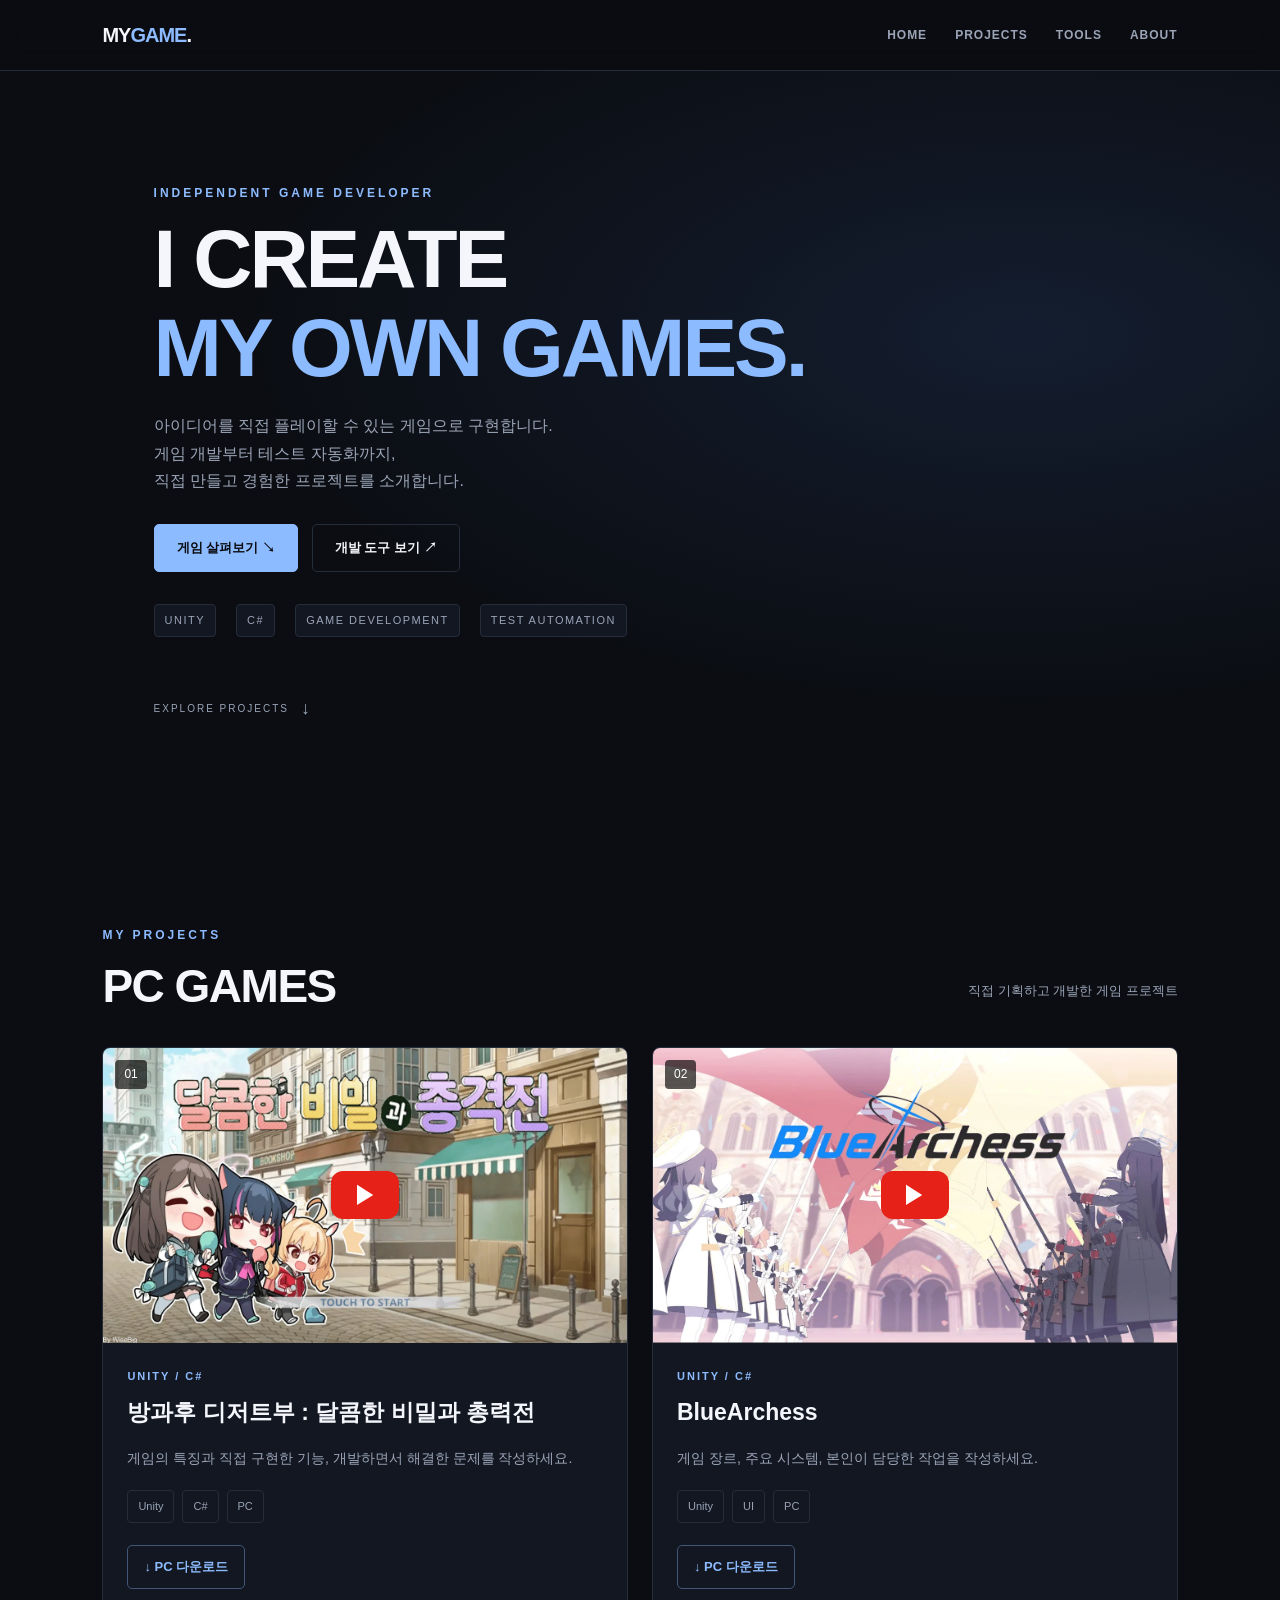
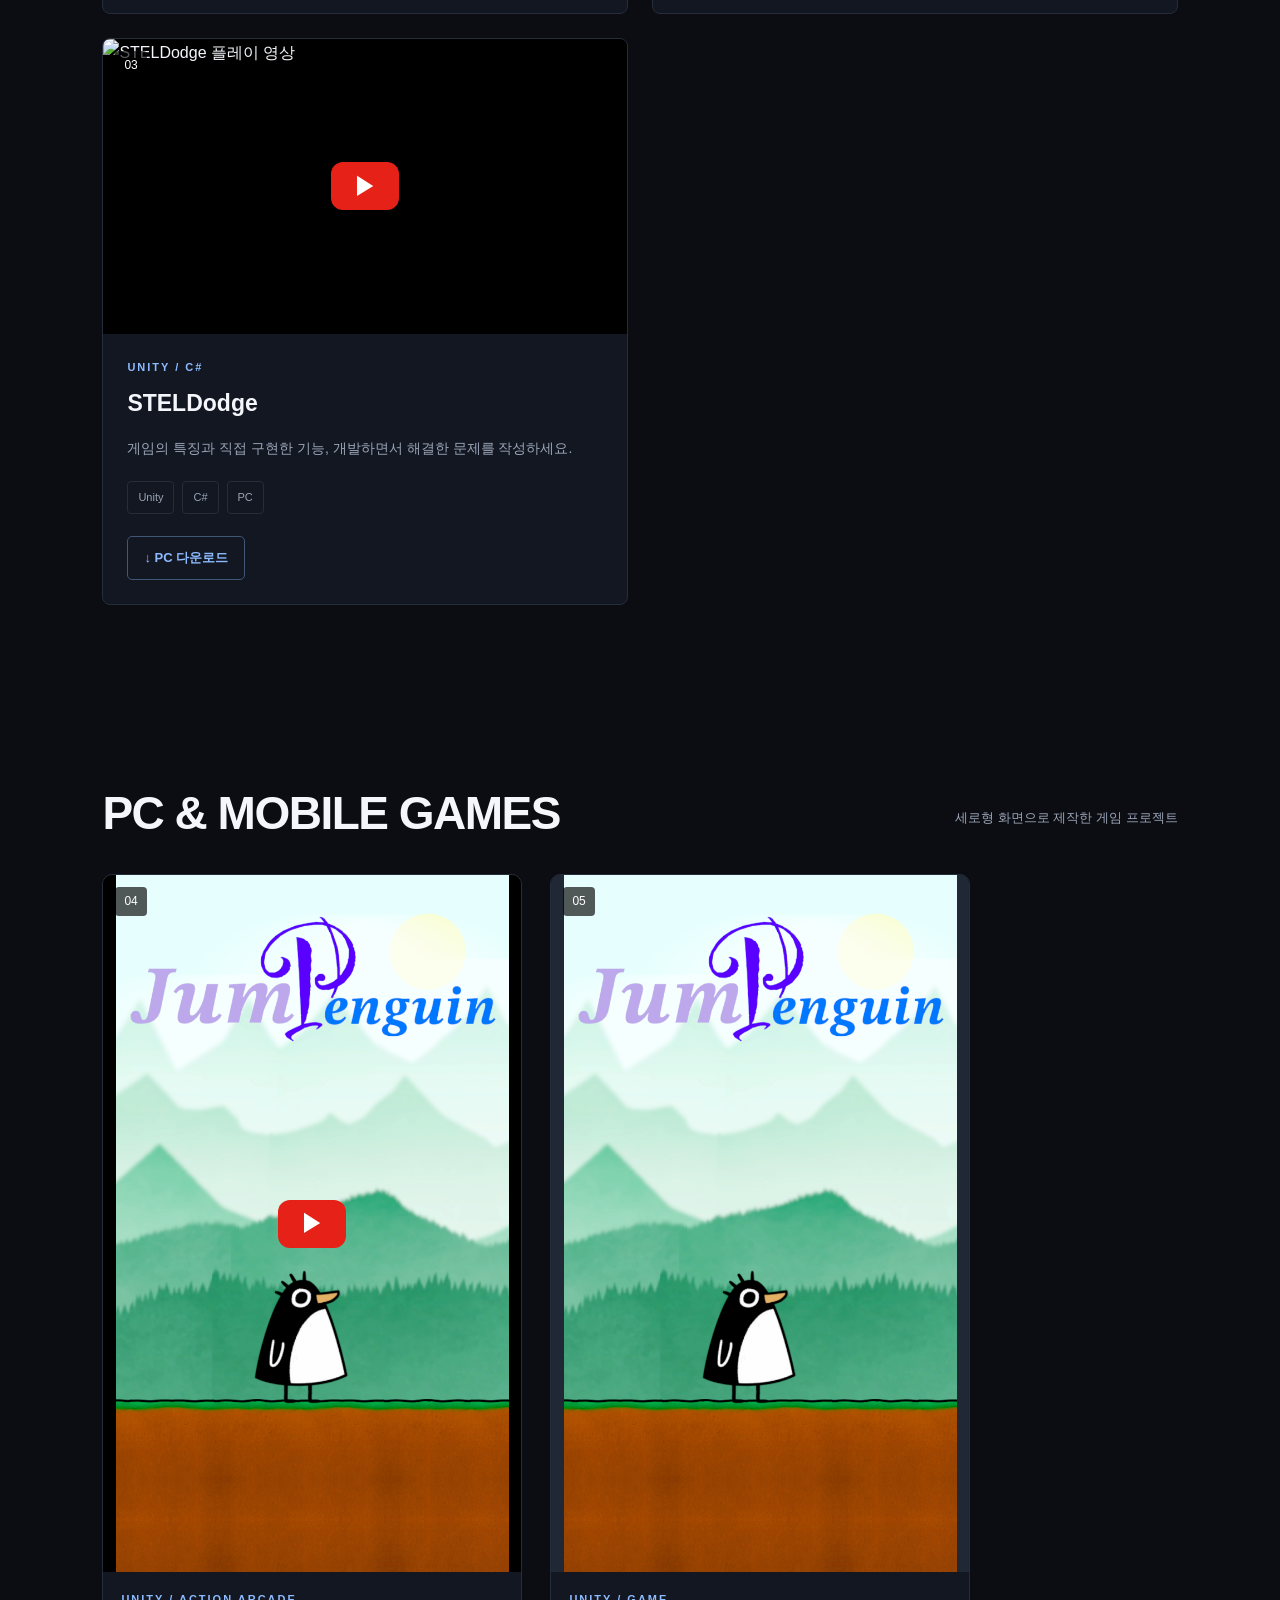
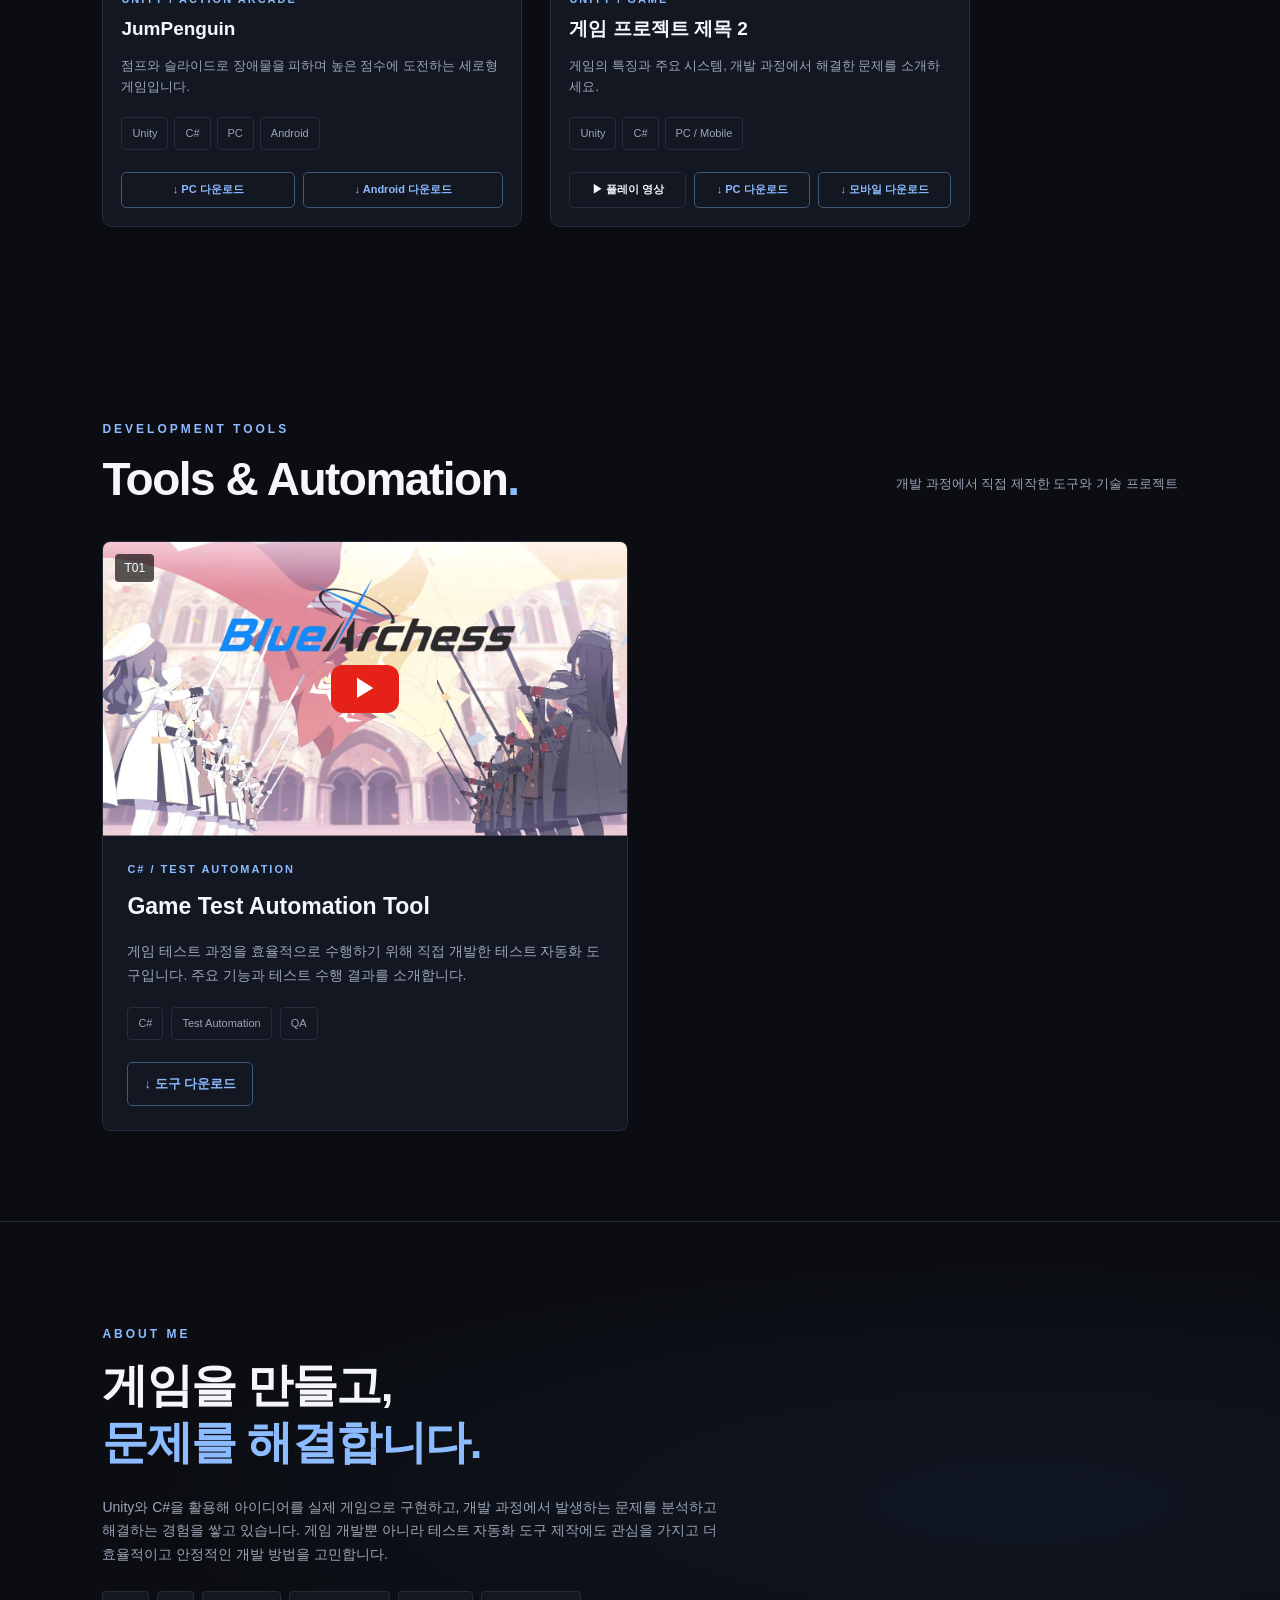
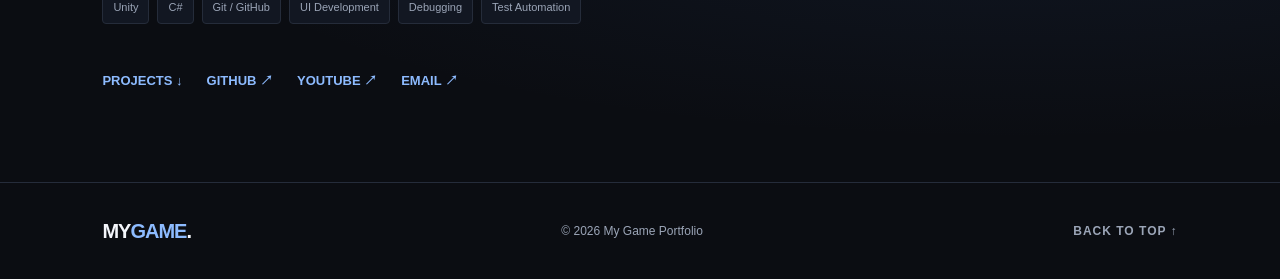
==== commit 22a4e7fc: "." ====
--- a/index.html
+++ b/index.html
@@ -1,9 +1,9 @@
-
 <!DOCTYPE html>
 <html lang="ko">
 <head>
     <meta charset="UTF-8">
     <meta name="viewport" content="width=device-width, initial-scale=1.0">
+    <meta name="referrer" content="strict-origin-when-cross-origin">
 
     <title>My Game Portfolio</title>
     <meta name="description"
@@ -27,34 +27,51 @@
 
     <main>
         <section id="home" class="hero">
-            <p class="eyebrow">GAME DEVELOPER PORTFOLIO</p>
-
-            <h1>
-                I CREATE<br>
-                <span>MY OWN GAMES.</span>
-            </h1>
-
-            <p class="hero-description">
-                Unity로 직접 개발한 게임과 프로젝트를 소개합니다.
-                플레이 영상과 다운로드를 통해 제 작업물을 확인해 보세요.
-            </p>
-
-            <a href="#projects" class="button primary">
-                프로젝트 살펴보기 ↘
+            <div class="hero-content">
+                <p class="eyebrow">
+                    INDEPENDENT GAME DEVELOPER
+                </p>
+
+                <h1>
+                    I CREATE<br>
+                    <span>MY OWN GAMES.</span>
+                </h1>
+
+                <p class="hero-description">
+                    아이디어를 직접 플레이할 수 있는 게임으로 구현합니다.<br>
+                    게임 개발부터 테스트 자동화까지,<br>
+                    직접 만들고 경험한 프로젝트를 소개합니다.
+                </p>
+
+                <div class="hero-actions">
+                    <a href="#projects" class="button primary">
+                        게임 살펴보기 ↘
+                    </a>
+
+                    <a href="#tools" class="button secondary">
+                        개발 도구 보기 ↗
+                    </a>
+                </div>
+
+                <div class="hero-meta">
+                    <span>UNITY</span>
+                    <span>C#</span>
+                    <span>GAME DEVELOPMENT</span>
+                    <span>TEST AUTOMATION</span>
+                </div>
+            </div>
+
+            <a href="#projects" class="hero-scroll">
+                <span>EXPLORE PROJECTS</span>
+                <span class="scroll-arrow">↓</span>
             </a>
-
-            <div class="hero-meta">
-                <span>UNITY</span>
-                <span>C#</span>
-                <span>GAME DEVELOPMENT</span>
-            </div>
         </section>
 
         <section id="projects" class="section">
             <div class="section-heading">
                 <div>
-                    <p class="eyebrow">MY WORK</p>
-                    <h2>Featured Projects<span>.</span></h2>
+                    <p class="eyebrow">MY PROJECTS</p>
+                    <h2>PC GAMES</h2>
                 </div>
                 <p class="section-note">
                     직접 기획하고 개발한 게임 프로젝트
@@ -65,12 +82,28 @@
 
                 <!-- PROJECT 01 -->
                 <article class="project-card">
-                    <div class="project-image">
+                    <div class="project-image youtube-thumbnail">
                         <img
                             src="images/After-School-Sweets-Club.png"
-                            alt="첫 번째 게임 프로젝트 이미지"
+                            alt="방과후 디저트부 플레이 영상"
                             loading="lazy">
+
                         <span class="project-number">01</span>
+
+                        <button
+                            class="youtube-play"
+                            type="button"
+                            aria-label="방과후 디저트부 영상 재생"
+                            onclick="playYouTube(this, 'uwUEpqhKYZ0')">
+                            ▶
+                        </button>
+
+                        <iframe
+                            class="youtube-player"
+                            title="방과후 디저트부 플레이 영상"
+                            allow="autoplay; encrypted-media; picture-in-picture; fullscreen"
+                            allowfullscreen>
+                        </iframe>
                     </div>
 
                     <div class="project-info">
@@ -88,12 +121,6 @@
                         </div>
 
                         <div class="project-actions">
-                            <a class="button secondary"
-                               href="https://www.youtube.com/watch?v=uwUEpqhKYZ0"
-                               target="_blank"
-                               rel="noopener noreferrer">
-                                ▶ 플레이 영상
-                            </a>
                             <a class="button download"
                                href="https://github.com/WiseBig/After-School-Sweets-Club/releases/latest/download/After-School-Sweets-Club.zip"
                                 class="download-button">
@@ -105,12 +132,28 @@
 
                 <!-- PROJECT 02 -->
                 <article class="project-card">
-                    <div class="project-image">
+                    <div class="project-image youtube-thumbnail">
                         <img
                             src="images/BlueArchess.png"
-                            alt="두 번째 게임 프로젝트 이미지"
+                            alt="BlueArchess 플레이 영상"
                             loading="lazy">
+
                         <span class="project-number">02</span>
+
+                        <button
+                            class="youtube-play"
+                            type="button"
+                            aria-label="BlueArchess 영상 재생"
+                            onclick="playYouTube(this, 'on1ZWBAWZz0')">
+                            ▶
+                        </button>
+
+                        <iframe
+                            class="youtube-player"
+                            title="BlueArchess 플레이 영상"
+                            allow="autoplay; encrypted-media; picture-in-picture; fullscreen"
+                            allowfullscreen>
+                        </iframe>
                     </div>
 
                     <div class="project-info">
@@ -128,12 +171,6 @@
                         </div>
 
                         <div class="project-actions">
-                            <a class="button secondary"
-                               href="https://www.youtube.com/watch?v=on1ZWBAWZz0"
-                               target="_blank"
-                               rel="noopener noreferrer">
-                                ▶ 플레이 영상
-                            </a>
                             <a class="button download"
                                href="https://github.com/WiseBig/BlueAchess/releases/latest/download/BlueAchess.zip"
                                 class="download-button">
@@ -145,12 +182,28 @@
 
                 <!-- PROJECT 03 -->
                 <article class="project-card">
-                    <div class="project-image">
+                    <div class="project-image youtube-thumbnail">
                         <img
                             src="images/STELDodge.png"
-                            alt="세 번째 게임 프로젝트 이미지"
+                            alt="STELDodge 플레이 영상"
                             loading="lazy">
+
                         <span class="project-number">03</span>
+
+                        <button
+                            class="youtube-play"
+                            type="button"
+                            aria-label="STELDodge 영상 재생"
+                            onclick="playYouTube(this, 'm8fx0wpT7ks')">
+                            ▶
+                        </button>
+
+                        <iframe
+                            class="youtube-player"
+                            title="STELDodge 플레이 영상"
+                            allow="autoplay; encrypted-media; picture-in-picture; fullscreen"
+                            allowfullscreen>
+                        </iframe>
                     </div>
 
                     <div class="project-info">
@@ -168,12 +221,6 @@
                         </div>
 
                         <div class="project-actions">
-                            <a class="button secondary"
-                               href="https://www.youtube.com/watch?v=m8fx0wpT7ks"
-                               target="_blank"
-                               rel="noopener noreferrer">
-                                ▶ 플레이 영상
-                            </a>
                             <a class="button download"
                                href="https://github.com/WiseBig/STELDodge/releases/latest/download/STELDodge.zip"
                                 class="download-button">
@@ -190,8 +237,7 @@
         <section id="portrait-projects" class="section">
             <div class="section-heading">
                 <div>
-                    <p class="eyebrow">PORTRAIT FORMAT</p>
-                    <h2>Portrait Projects<span>.</span></h2>
+                    <h2>PC & MOBILE GAMES</h2>
                 </div>
                 <p class="section-note">
                     세로형 화면으로 제작한 게임 프로젝트
@@ -202,44 +248,67 @@
 
                 <!-- PROJECT 04 -->
                 <article class="portrait-project-card">
-                    <div class="portrait-project-image">
-                        <img src="images/JumPenguin.png"
-                            alt="세로형 게임 프로젝트 1"
-                            loading="lazy">
+                    <div class="portrait-project-image local-video-thumbnail">
+                        <img
+                            src="images/JumPenguin.png"
+                            alt="JumPenguin 게임 플레이 영상 썸네일"
+                            loading="lazy"
+                        >
+
                         <span class="project-number">04</span>
+
+                        <!-- 로컬 영상 재생 버튼 -->
+                        <button
+                            class="local-video-play"
+                            type="button"
+                            aria-label="JumPenguin 영상 재생"
+                            onclick="playLocalVideo(this)"
+                        >
+                            ▶
+                        </button>
+
+                        <!-- videos 폴더의 영상 -->
+                        <video
+                            class="local-video-player"
+                            controls
+                            playsinline
+                            preload="none"
+                            poster="images/JumPenguin.png"
+                        >
+                            <source src="videos/JumPenguin.mp4" type="video/mp4">
+                            브라우저에서 이 동영상을 재생할 수 없습니다.
+                        </video>
                     </div>
 
                     <div class="portrait-project-info">
-                        <p class="project-category">UNITY / GAME</p>
-                        <h3>게임 프로젝트 제목 1</h3>
+                        <p class="project-category">UNITY / ACTION ARCADE</p>
+                        <h3>JumPenguin</h3>
 
                         <p class="project-description">
-                            게임의 특징과 주요 시스템,
-                            직접 구현한 기능을 소개하세요.
+                            점프와 슬라이드로 장애물을 피하며
+                            높은 점수에 도전하는 세로형 게임입니다.
                         </p>
 
                         <div class="project-tags">
                             <span>Unity</span>
                             <span>C#</span>
-                            <span>PC / Mobile</span>
+                            <span>PC</span>
+                            <span>Android</span>
                         </div>
 
                         <div class="project-actions">
-                            <a class="button secondary"
-                            href="영상 URL"
-                            target="_blank"
-                            rel="noopener noreferrer">
-                                ▶ 플레이 영상
-                            </a>
-
-                            <a class="button download"
-                                href="PC 다운로드 URL">
-                                    ↓ PC 다운로드
-                            </a>
-
-                            <a class="button download mobile-download"
-                                href="모바일 다운로드 URL">
-                                    ↓ 모바일 다운로드
+                            <a
+                                class="button download"
+                                href="https://github.com/WiseBig/JumPenguin/releases/latest/download/JumPenguin.zip"
+                            >
+                                ↓ PC 다운로드
+                            </a>
+
+                            <a
+                                class="button download mobile-download"
+                                href="https://github.com/WiseBig/JumPenguin/releases/latest/download/JumPenguin.apk"
+                            >
+                                ↓ Android 다운로드
                             </a>
                         </div>
                     </div>
@@ -306,79 +375,130 @@
                 </p>
             </div>
 
-            <article class="project-card tool-card">
-                <div class="project-image">
-                    <img
-                        src="images/TestAutomationTool.png"
-                        alt="게임 테스트 자동화 도구 화면"
-                        loading="lazy"
-                    >
-                </div>
-
-                <div class="project-info">
-                    <p class="project-category">C# / TEST AUTOMATION</p>
-
-                    <h3>Game Test Automation Tool</h3>
-
-                    <p class="project-description">
-                        게임 테스트 과정을 효율적으로 수행하기 위해
-                        직접 개발한 테스트 자동화 도구입니다.
-                        주요 기능과 테스트 수행 결과를 소개합니다.
-                    </p>
-
-                    <div class="project-tags">
-                        <span>C#</span>
-                        <span>Test Automation</span>
-                        <span>QA</span>
-                    </div>
-
-                    <div class="project-actions">
-                        <a
-                            class="button secondary"
-                            href="테스트 도구 소개 영상 URL"
-                            target="_blank"
-                            rel="noopener noreferrer"
+            <div class="project-grid">
+
+                <!-- TOOL 01 -->
+                <article class="project-card tool-card">
+
+                    <!-- 가로형 썸네일 및 로컬 영상 -->
+                    <div class="project-image local-video-thumbnail">
+                        <img
+                            src="images/BlueArchess.png"
+                            alt="게임 테스트 자동화 도구 시연 영상 썸네일"
+                            loading="lazy"
                         >
-                            ▶ 시연 영상
-                        </a>
-
-                        <a
-                            class="button download"
-                            href="테스트 도구 다운로드 URL"
-                            target="_blank"
-                            rel="noopener noreferrer"
+
+                        <span class="project-number">T01</span>
+
+                        <button
+                            class="local-video-play"
+                            type="button"
+                            aria-label="게임 테스트 자동화 도구 시연 영상 재생"
+                            onclick="playLocalVideo(this)"
                         >
-                            ↓ 도구 다운로드
-                        </a>
-                    </div>
-                </div>
-            </article>
+                            ▶
+                        </button>
+
+                        <video
+                            class="local-video-player"
+                            controls
+                            playsinline
+                            preload="none"
+                            poster="images/BlueArchess.png"
+                        >
+                            <source
+                                src="videos/BlueArchess.mp4"
+                                type="video/mp4"
+                            >
+                            브라우저에서 이 동영상을 재생할 수 없습니다.
+                        </video>
+                    </div>
+
+                    <!-- 도구 정보 -->
+                    <div class="project-info">
+                        <p class="project-category">C# / TEST AUTOMATION</p>
+
+                        <h3>Game Test Automation Tool</h3>
+
+                        <p class="project-description">
+                            게임 테스트 과정을 효율적으로 수행하기 위해
+                            직접 개발한 테스트 자동화 도구입니다.
+                            주요 기능과 테스트 수행 결과를 소개합니다.
+                        </p>
+
+                        <div class="project-tags">
+                            <span>C#</span>
+                            <span>Test Automation</span>
+                            <span>QA</span>
+                        </div>
+
+                        <div class="project-actions">
+                            <a
+                                class="button download"
+                                href="YOUR_TOOL_DOWNLOAD_URL"
+                            >
+                                ↓ 도구 다운로드
+                            </a>
+                        </div>
+                    </div>
+
+                </article>
+
+            </div>
         </section>
 
-
+        
         <section id="about" class="section about-section">
             <p class="eyebrow">ABOUT ME</p>
-            <h2>게임을 만들고,<br><span>문제를 해결합니다.</span></h2>
+
+            <h2>
+                게임을 만들고,<br>
+                <span>문제를 해결합니다.</span>
+            </h2>
 
             <p class="about-description">
-                게임을 직접 개발하며 기획부터 구현, 테스트와 수정까지
-                경험을 쌓고 있습니다. 각 프로젝트의 제작 과정과
-                기술적인 도전도 이곳에 기록할 예정입니다.
+                Unity와 C#을 활용해 아이디어를 실제 게임으로 구현하고,
+                개발 과정에서 발생하는 문제를 분석하고 해결하는 경험을 쌓고 있습니다.
+                게임 개발뿐 아니라 테스트 자동화 도구 제작에도 관심을 가지고
+                더 효율적이고 안정적인 개발 방법을 고민합니다.
             </p>
 
             <div class="skill-list">
                 <span>Unity</span>
                 <span>C#</span>
-                <span>Git</span>
+                <span>Git / GitHub</span>
                 <span>UI Development</span>
                 <span>Debugging</span>
-            </div>
-
-            <a class="text-link"
-               href="mailto:your-email@example.com">
-                CONTACT ME ↗
-            </a>
+                <span>Test Automation</span>
+            </div>
+
+            <div class="about-links">
+                <a class="text-link"
+                href="#projects">
+                    PROJECTS ↓
+                </a>
+
+                <a class="text-link"
+                href="https://github.com/WiseBig"
+                target="_blank"
+                rel="noopener noreferrer">
+                    GITHUB ↗
+                </a>
+
+                <a class="text-link"
+                href="https://www.youtube.com/@WiseBig"
+                target="_blank"
+                rel="noopener noreferrer">
+                    YOUTUBE ↗
+                </a>
+
+                <a class="text-link"
+                href="mailto:skydj0519@naver.com">
+                    EMAIL ↗
+                </a>
+            </div>
         </section>
+
     </main>
 
     <footer>
--- a/style.css
+++ b/style.css
@@ -592,3 +592,336 @@
         width: auto;
     }
 }
+
+/* ==================================
+   YOUTUBE VIDEO - LANDSCAPE PROJECTS
+================================== */
+
+/* 썸네일 영역 */
+#projects .project-image.youtube-thumbnail {
+    position: relative;
+    width: 100%;
+    aspect-ratio: 16 / 9;
+    overflow: hidden;
+    background: #000;
+}
+
+/* 썸네일 이미지 */
+#projects .project-image.youtube-thumbnail > img {
+    display: block;
+    width: 100%;
+    height: 100%;
+    object-fit: cover;
+    transition: none;
+}
+
+/* 영상 재생 버튼 */
+#projects .youtube-thumbnail .youtube-play {
+    position: absolute;
+    top: 50%;
+    left: 50%;
+    z-index: 3;
+    transform: translate(-50%, -50%);
+
+    display: flex;
+    align-items: center;
+    justify-content: center;
+
+    width: 68px;
+    height: 48px;
+    padding: 0;
+
+    color: #fff;
+    background: #e62117;
+    border: none;
+    border-radius: 12px;
+
+    font-size: 25px;
+    cursor: pointer;
+    transition: background 0.2s ease, transform 0.2s ease;
+}
+
+#projects .youtube-thumbnail .youtube-play:hover {
+    background: #c91c13;
+    transform: translate(-50%, -50%) scale(1.08);
+}
+
+/* 유튜브 영상: 기본은 숨김 */
+#projects .youtube-thumbnail .youtube-player {
+    display: none;
+    position: absolute;
+    inset: 0;
+    z-index: 2;
+
+    width: 100%;
+    height: 100%;
+    border: 0;
+    background: #000;
+}
+
+/* 영상이 시작되면 썸네일과 버튼 숨김 */
+#projects .youtube-thumbnail.is-playing > img,
+#projects .youtube-thumbnail.is-playing > .youtube-play {
+    display: none;
+}
+
+/* 영상 표시 */
+#projects .youtube-thumbnail.is-playing > .youtube-player {
+    display: block;
+}
+
+/* 영상 재생 중에는 썸네일 확대 효과 제거 */
+#projects .project-card:hover
+.project-image.youtube-thumbnail > img {
+    transform: none;
+}
+
+/* ==================================
+   LOCAL VIDEO - PORTRAIT PROJECTS
+================================== */
+
+#portrait-projects .local-video-thumbnail {
+    position: relative;
+    overflow: hidden;
+    background: #000;
+}
+
+/* 썸네일 이미지 */
+#portrait-projects .local-video-thumbnail > img {
+    display: block;
+    width: 100%;
+    height: 100%;
+    object-fit: contain;
+}
+
+/* 재생 버튼 */
+#portrait-projects .local-video-play {
+    position: absolute;
+    top: 50%;
+    left: 50%;
+    z-index: 3;
+    transform: translate(-50%, -50%);
+
+    display: flex;
+    align-items: center;
+    justify-content: center;
+
+    width: 68px;
+    height: 48px;
+    padding: 0;
+
+    color: #fff;
+    background: #e62117;
+    border: none;
+    border-radius: 12px;
+
+    font-size: 25px;
+    cursor: pointer;
+    transition: background 0.2s ease, transform 0.2s ease;
+}
+
+#portrait-projects .local-video-play:hover {
+    background: #c91c13;
+    transform: translate(-50%, -50%) scale(1.08);
+}
+
+/* 실제 동영상: 처음에는 숨김 */
+#portrait-projects .local-video-player {
+    display: none;
+    position: absolute;
+    inset: 0;
+    z-index: 2;
+
+    width: 100%;
+    height: 100%;
+    object-fit: contain;
+    background: #000;
+    border: 0;
+}
+
+/* 재생 상태 */
+#portrait-projects .local-video-thumbnail.is-playing > img,
+#portrait-projects .local-video-thumbnail.is-playing > .local-video-play {
+    display: none;
+}
+
+#portrait-projects .local-video-thumbnail.is-playing > .local-video-player {
+    display: block;
+}
+
+/* ==================================
+   LOCAL VIDEO - DEVELOPMENT TOOLS
+================================== */
+
+#tools .local-video-thumbnail {
+    position: relative;
+    width: 100%;
+    aspect-ratio: 16 / 9;
+    overflow: hidden;
+    background: #000;
+}
+
+#tools .local-video-thumbnail > img {
+    display: block;
+    width: 100%;
+    height: 100%;
+    object-fit: cover;
+}
+
+/* 중앙 재생 버튼 */
+#tools .local-video-play {
+    position: absolute;
+    top: 50%;
+    left: 50%;
+    z-index: 3;
+    transform: translate(-50%, -50%);
+
+    display: flex;
+    align-items: center;
+    justify-content: center;
+
+    width: 68px;
+    height: 48px;
+    padding: 0;
+
+    color: #fff;
+    background: #e62117;
+    border: none;
+    border-radius: 12px;
+
+    font-size: 25px;
+    cursor: pointer;
+    transition: background 0.2s ease, transform 0.2s ease;
+}
+
+#tools .local-video-play:hover {
+    background: #c91c13;
+    transform: translate(-50%, -50%) scale(1.08);
+}
+
+/* 기본적으로 영상 숨김 */
+#tools .local-video-player {
+    display: none;
+    position: absolute;
+    inset: 0;
+    z-index: 2;
+
+    width: 100%;
+    height: 100%;
+    object-fit: contain;
+    background: #000;
+    border: 0;
+}
+
+/* 재생 상태 */
+#tools .local-video-thumbnail.is-playing > img,
+#tools .local-video-thumbnail.is-playing > .local-video-play {
+    display: none;
+}
+
+#tools .local-video-thumbnail.is-playing > .local-video-player {
+    display: block;
+}
+
+.about-links {
+    display: flex;
+    flex-wrap: wrap;
+    gap: 24px;
+    margin-top: 32px;
+}
+
+.about-links .text-link {
+    display: inline-flex;
+    align-items: center;
+    gap: 6px;
+}
+
+/* Hero buttons */
+.hero-actions {
+    display: flex;
+    flex-wrap: wrap;
+    gap: 14px;
+    margin-top: 30px;
+}
+
+.hero-actions .button {
+    display: inline-flex;
+    align-items: center;
+    justify-content: center;
+    min-height: 48px;
+    padding: 0 22px;
+    text-decoration: none;
+    transition: transform 0.2s ease,
+                background 0.2s ease,
+                border-color 0.2s ease;
+}
+
+.hero-actions .button:hover {
+    transform: translateY(-3px);
+}
+
+/* Secondary button */
+.button.secondary {
+    color: var(--text);
+    background: transparent;
+    border: 1px solid var(--border);
+}
+
+.button.secondary:hover {
+    background: var(--surface-hover);
+}
+
+/* Hero technology tags */
+.hero-meta {
+    display: flex;
+    flex-wrap: wrap;
+    gap: 10px 20px;
+    margin-top: 32px;
+}
+
+.hero-meta span {
+    font-size: 11px;
+    letter-spacing: 1.5px;
+    color: var(--muted);
+}
+
+/* Scroll indicator */
+.hero-scroll {
+    display: inline-flex;
+    align-items: center;
+    gap: 12px;
+    margin-top: 56px;
+    color: var(--muted);
+    font-size: 10px;
+    letter-spacing: 2px;
+    text-decoration: none;
+}
+
+.scroll-arrow {
+    font-size: 18px;
+    transition: transform 0.2s ease;
+}
+
+.hero-scroll:hover .scroll-arrow {
+    transform: translateY(4px);
+}
+
+/* Mobile */
+@media (max-width: 600px) {
+    .hero-actions {
+        gap: 10px;
+    }
+
+    .hero-actions .button {
+        padding: 0 16px;
+        font-size: 13px;
+    }
+
+    .hero-meta {
+        gap: 10px 14px;
+    }
+
+    .hero-scroll {
+        margin-top: 40px;
+    }
+}
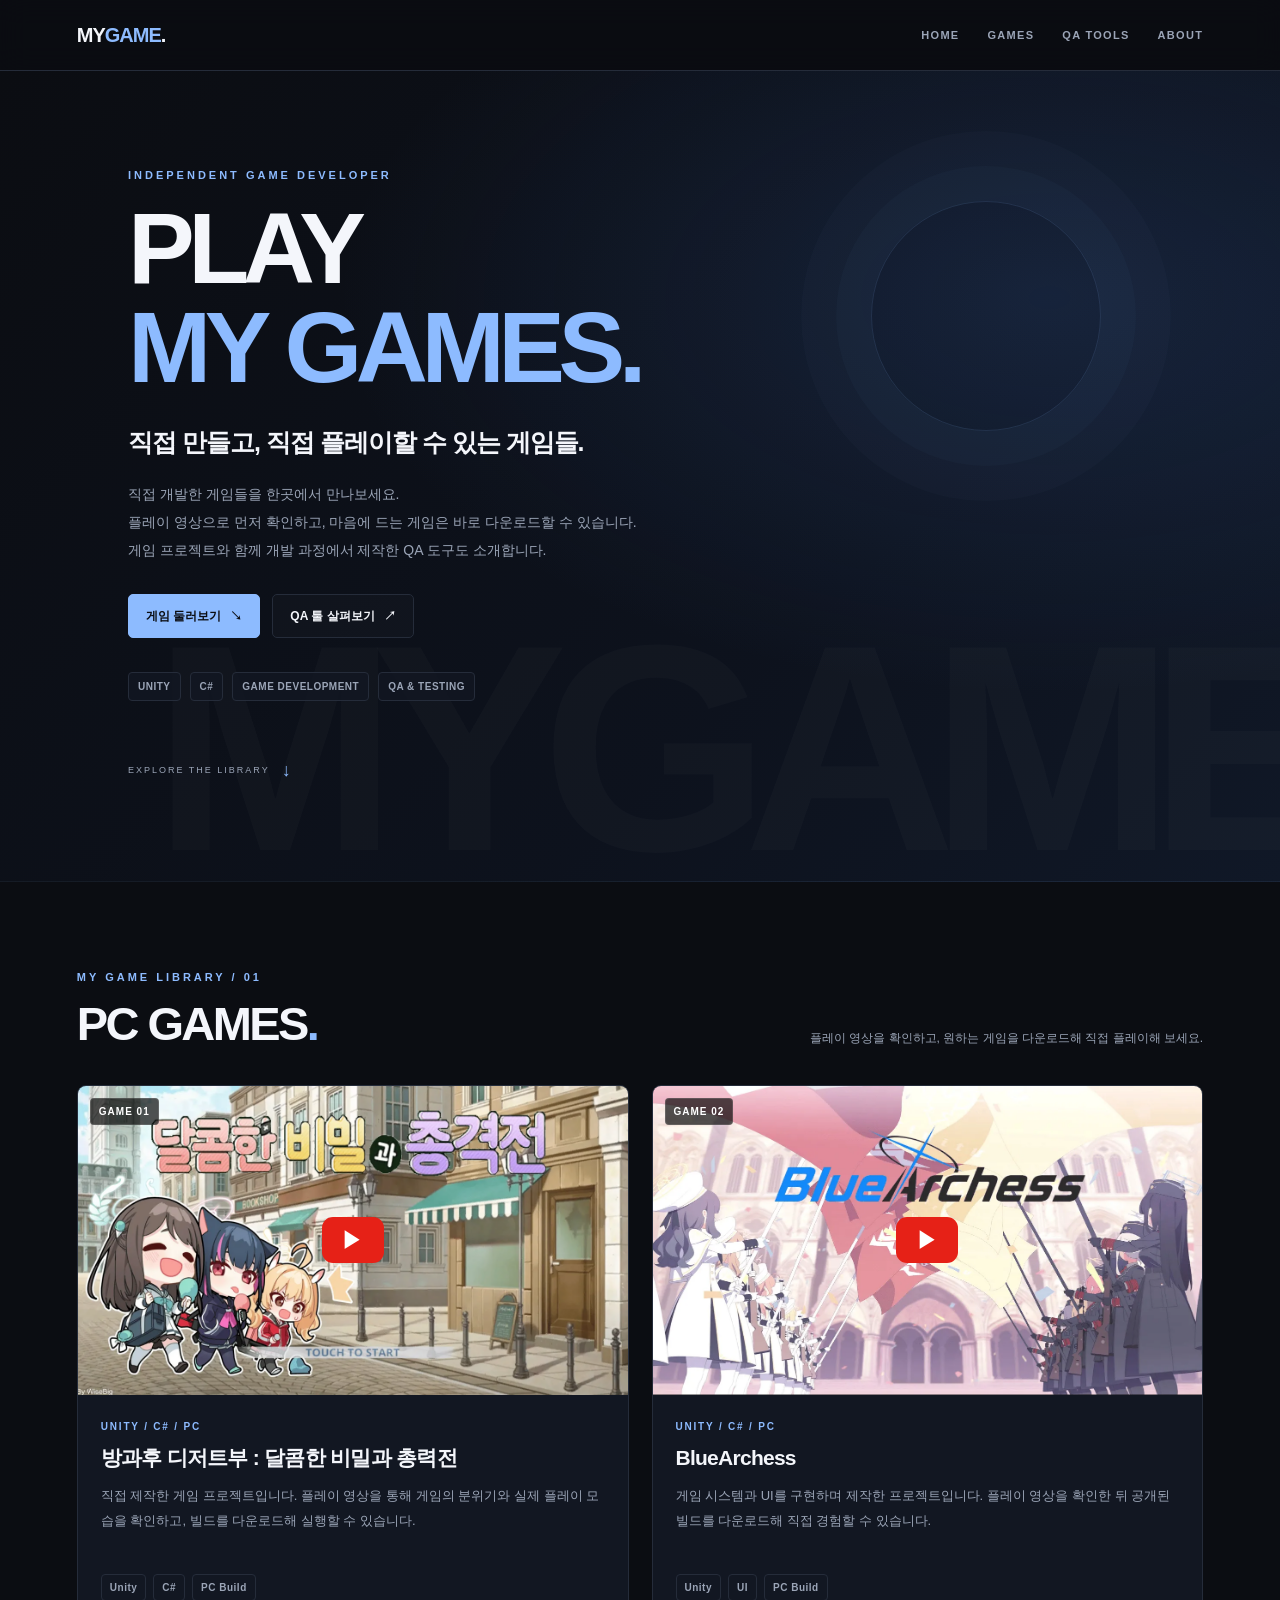
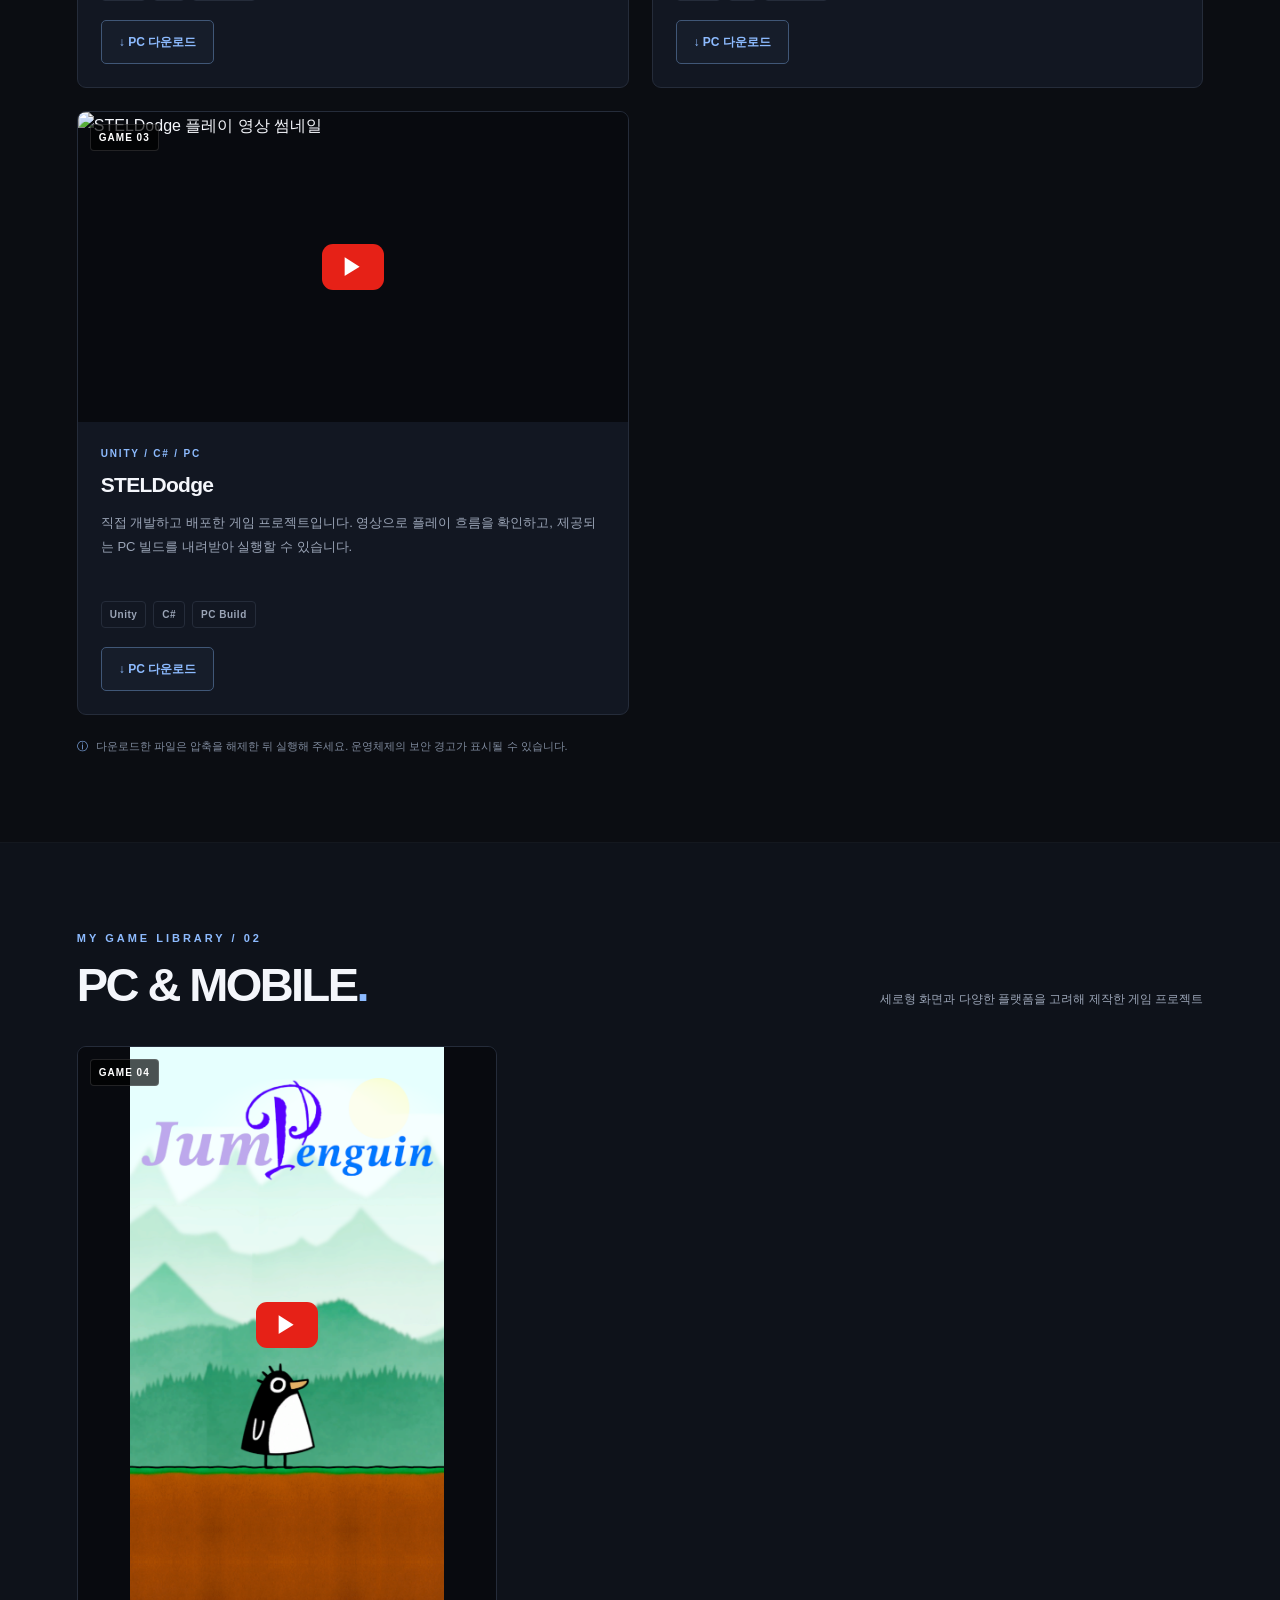
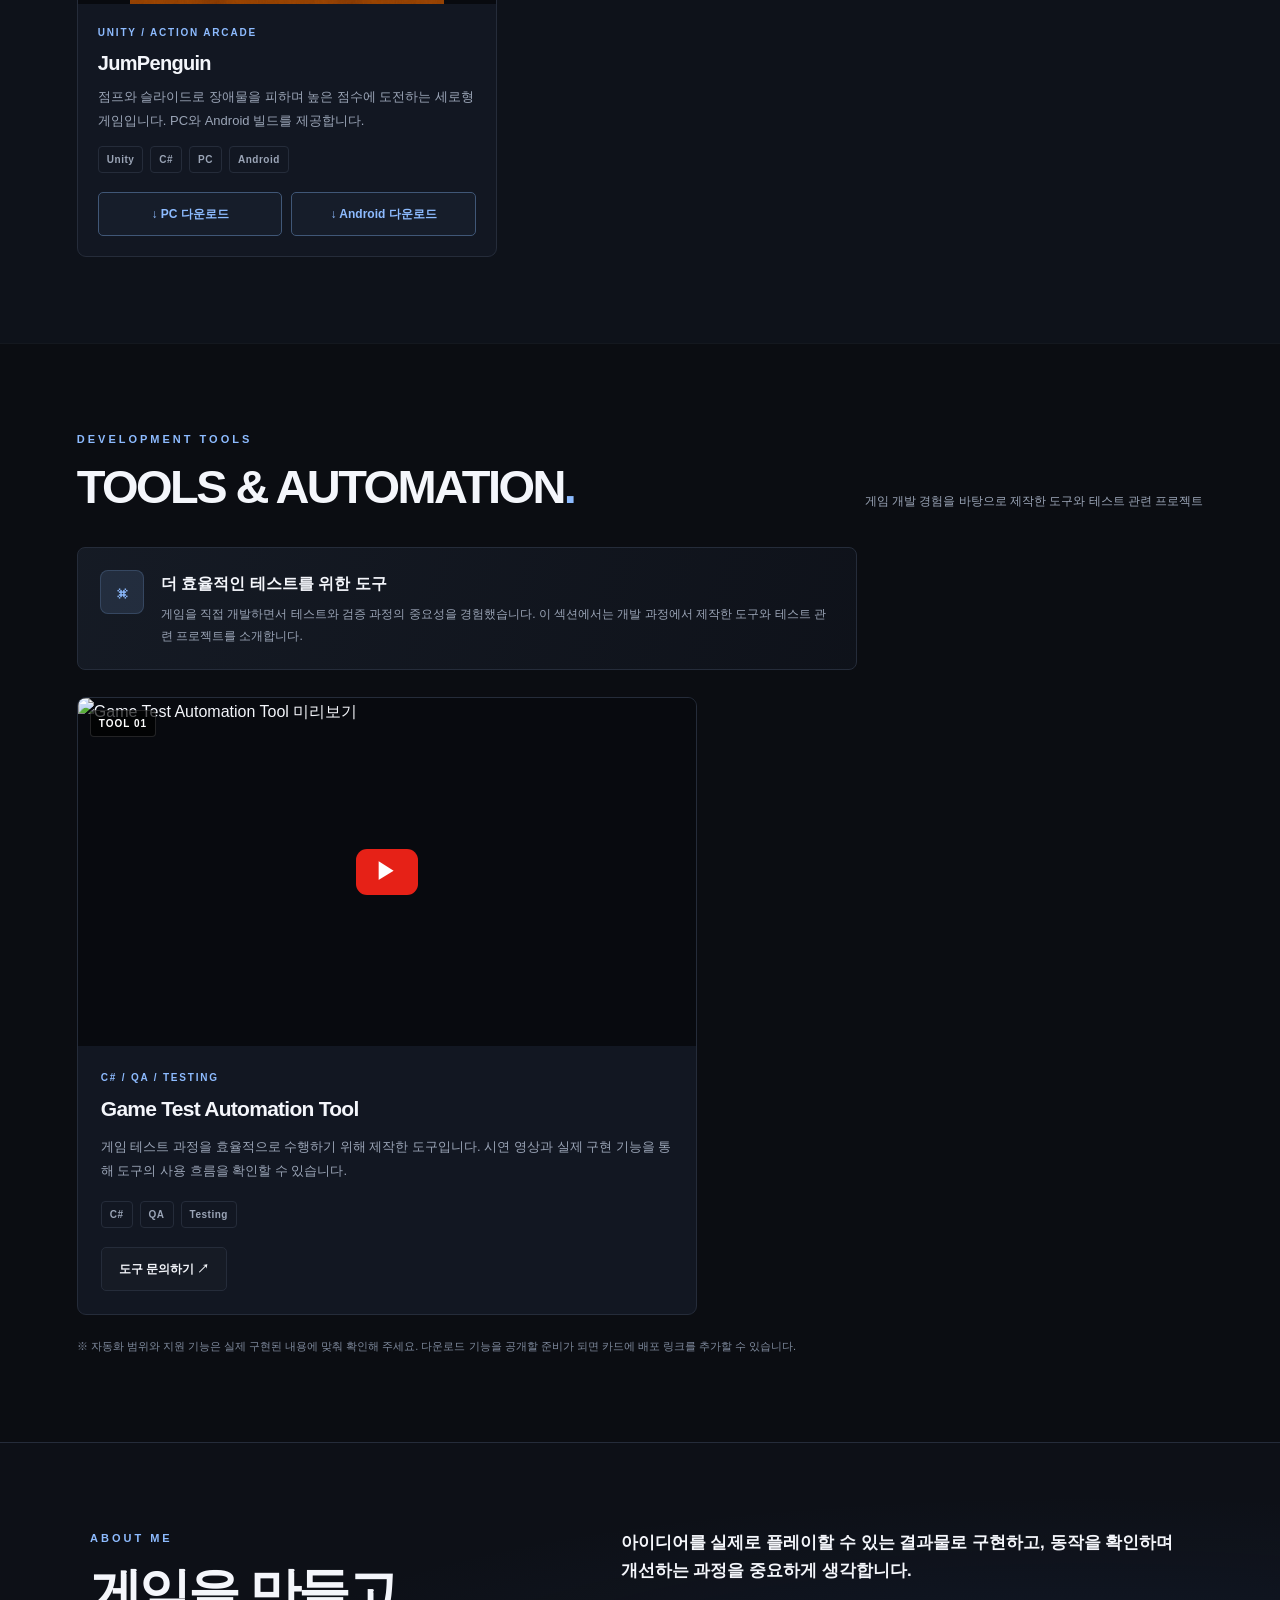
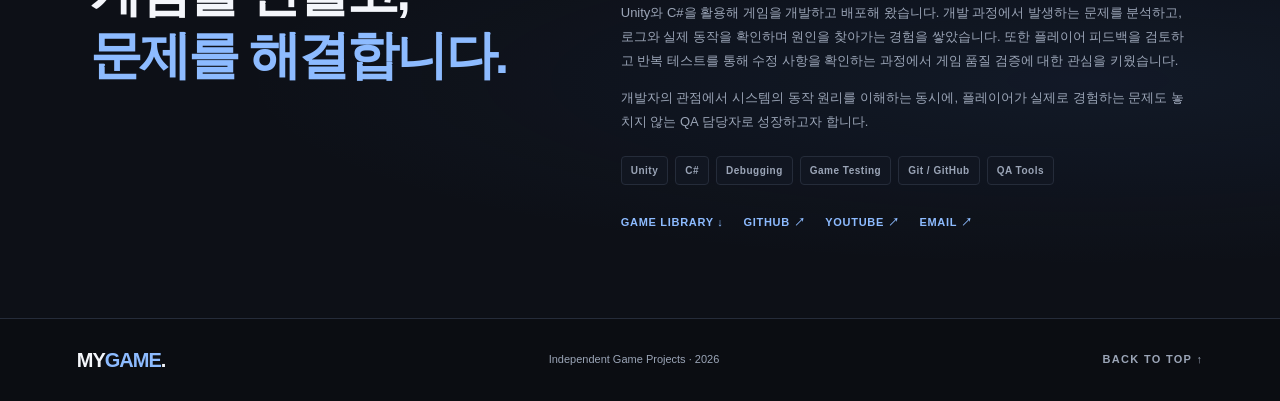
==== commit 66f7f7fe: "." ====
--- a/index.html
+++ b/index.html
@@ -4,508 +4,214 @@
     <meta charset="UTF-8">
     <meta name="viewport" content="width=device-width, initial-scale=1.0">
     <meta name="referrer" content="strict-origin-when-cross-origin">
-
-    <title>My Game Portfolio</title>
-    <meta name="description"
-          content="직접 개발한 게임과 개발 프로젝트를 소개하는 포트폴리오">
-
+    <meta name="description" content="직접 개발한 게임을 플레이하고 다운로드할 수 있는 게임 라이브러리와 QA 도구 포트폴리오입니다.">
+    <meta name="theme-color" content="#0b0d12">
+    <title>MYGAME. | Play My Games</title>
     <link rel="stylesheet" href="style.css">
     <script src="script.js" defer></script>
 </head>
 <body>
-
     <header class="navbar">
-        <a href="#home" class="logo">MY<span>GAME</span>.</a>
-
-        <nav>
+        <a href="#home" class="logo" aria-label="MYGAME 홈">MY<span>GAME</span>.</a>
+        <nav aria-label="주요 메뉴">
             <a href="#home">HOME</a>
-            <a href="#projects">PROJECTS</a>
-            <a href="#tools">TOOLS</a>
+            <a href="#projects">GAMES</a>
+            <a href="#tools">QA TOOLS</a>
             <a href="#about">ABOUT</a>
         </nav>
     </header>
 
     <main>
         <section id="home" class="hero">
+            <div class="hero-glow" aria-hidden="true"></div>
             <div class="hero-content">
-                <p class="eyebrow">
-                    INDEPENDENT GAME DEVELOPER
+                <p class="eyebrow">INDEPENDENT GAME DEVELOPER</p>
+                <h1>PLAY<br><span>MY GAMES.</span></h1>
+                <h2 class="hero-subtitle">직접 만들고, 직접 플레이할 수 있는 게임들.</h2>
+                <p class="hero-description">
+                    직접 개발한 게임들을 한곳에서 만나보세요.<br>
+                    플레이 영상으로 먼저 확인하고, 마음에 드는 게임은 바로 다운로드할 수 있습니다.<br>
+                    게임 프로젝트와 함께 개발 과정에서 제작한 QA 도구도 소개합니다.
                 </p>
-
-                <h1>
-                    I CREATE<br>
-                    <span>MY OWN GAMES.</span>
-                </h1>
-
-                <p class="hero-description">
-                    아이디어를 직접 플레이할 수 있는 게임으로 구현합니다.<br>
-                    게임 개발부터 테스트 자동화까지,<br>
-                    직접 만들고 경험한 프로젝트를 소개합니다.
-                </p>
-
                 <div class="hero-actions">
-                    <a href="#projects" class="button primary">
-                        게임 살펴보기 ↘
-                    </a>
-
-                    <a href="#tools" class="button secondary">
-                        개발 도구 보기 ↗
-                    </a>
-                </div>
-
-                <div class="hero-meta">
-                    <span>UNITY</span>
-                    <span>C#</span>
-                    <span>GAME DEVELOPMENT</span>
-                    <span>TEST AUTOMATION</span>
-                </div>
-            </div>
-
-            <a href="#projects" class="hero-scroll">
-                <span>EXPLORE PROJECTS</span>
-                <span class="scroll-arrow">↓</span>
-            </a>
+                    <a href="#projects" class="button primary">게임 둘러보기 <span aria-hidden="true">↘</span></a>
+                    <a href="#tools" class="button secondary">QA 툴 살펴보기 <span aria-hidden="true">↗</span></a>
+                </div>
+                <div class="hero-meta" aria-label="주요 기술">
+                    <span>UNITY</span><span>C#</span><span>GAME DEVELOPMENT</span><span>QA & TESTING</span>
+                </div>
+            </div>
+            <a href="#projects" class="hero-scroll"><span>EXPLORE THE LIBRARY</span><span class="scroll-arrow">↓</span></a>
         </section>
 
         <section id="projects" class="section">
             <div class="section-heading">
                 <div>
-                    <p class="eyebrow">MY PROJECTS</p>
-                    <h2>PC GAMES</h2>
-                </div>
-                <p class="section-note">
-                    직접 기획하고 개발한 게임 프로젝트
-                </p>
+                    <p class="eyebrow">MY GAME LIBRARY / 01</p>
+                    <h2>PC GAMES<span>.</span></h2>
+                </div>
+                <p class="section-note">플레이 영상을 확인하고, 원하는 게임을 다운로드해 직접 플레이해 보세요.</p>
             </div>
 
             <div class="project-grid">
-
-                <!-- PROJECT 01 -->
                 <article class="project-card">
                     <div class="project-image youtube-thumbnail">
-                        <img
-                            src="images/After-School-Sweets-Club.png"
-                            alt="방과후 디저트부 플레이 영상"
-                            loading="lazy">
-
-                        <span class="project-number">01</span>
-
-                        <button
-                            class="youtube-play"
-                            type="button"
-                            aria-label="방과후 디저트부 영상 재생"
-                            onclick="playYouTube(this, 'uwUEpqhKYZ0')">
-                            ▶
-                        </button>
-
-                        <iframe
-                            class="youtube-player"
-                            title="방과후 디저트부 플레이 영상"
-                            allow="autoplay; encrypted-media; picture-in-picture; fullscreen"
-                            allowfullscreen>
-                        </iframe>
-                    </div>
-
-                    <div class="project-info">
-                        <p class="project-category">UNITY / C#</p>
+                        <img src="images/After-School-Sweets-Club.png" alt="방과후 디저트부 플레이 영상 썸네일" loading="lazy">
+                        <span class="project-number">GAME 01</span>
+                        <button class="youtube-play" type="button" aria-label="방과후 디저트부 영상 재생" onclick="playYouTube(this, 'uwUEpqhKYZ0')">▶</button>
+                        <iframe class="youtube-player" title="방과후 디저트부 플레이 영상" allow="autoplay; encrypted-media; picture-in-picture; fullscreen" allowfullscreen loading="lazy"></iframe>
+                    </div>
+                    <div class="project-info">
+                        <p class="project-category">UNITY / C# / PC</p>
                         <h3>방과후 디저트부 : 달콤한 비밀과 총력전</h3>
-                        <p class="project-description">
-                            게임의 특징과 직접 구현한 기능,
-                            개발하면서 해결한 문제를 작성하세요.
-                        </p>
-
-                        <div class="project-tags">
-                            <span>Unity</span>
-                            <span>C#</span>
-                            <span>PC</span>
-                        </div>
-
-                        <div class="project-actions">
-                            <a class="button download"
-                               href="https://github.com/WiseBig/After-School-Sweets-Club/releases/latest/download/After-School-Sweets-Club.zip"
-                                class="download-button">
-                                ↓ PC 다운로드
-                            </a>
-                        </div>
-                    </div>
-                </article>
-
-                <!-- PROJECT 02 -->
+                        <p class="project-description">직접 제작한 게임 프로젝트입니다. 플레이 영상을 통해 게임의 분위기와 실제 플레이 모습을 확인하고, 빌드를 다운로드해 실행할 수 있습니다.</p>
+                        <div class="project-tags"><span>Unity</span><span>C#</span><span>PC Build</span></div>
+                        <div class="project-actions">
+                            <a class="button download" href="https://github.com/WiseBig/After-School-Sweets-Club/releases/latest/download/After-School-Sweets-Club.zip" target="_blank" rel="noopener noreferrer">↓ PC 다운로드</a>
+                        </div>
+                    </div>
+                </article>
+
                 <article class="project-card">
                     <div class="project-image youtube-thumbnail">
-                        <img
-                            src="images/BlueArchess.png"
-                            alt="BlueArchess 플레이 영상"
-                            loading="lazy">
-
-                        <span class="project-number">02</span>
-
-                        <button
-                            class="youtube-play"
-                            type="button"
-                            aria-label="BlueArchess 영상 재생"
-                            onclick="playYouTube(this, 'on1ZWBAWZz0')">
-                            ▶
-                        </button>
-
-                        <iframe
-                            class="youtube-player"
-                            title="BlueArchess 플레이 영상"
-                            allow="autoplay; encrypted-media; picture-in-picture; fullscreen"
-                            allowfullscreen>
-                        </iframe>
-                    </div>
-
-                    <div class="project-info">
-                        <p class="project-category">UNITY / C#</p>
+                        <img src="images/BlueArchess.png" alt="BlueArchess 플레이 영상 썸네일" loading="lazy">
+                        <span class="project-number">GAME 02</span>
+                        <button class="youtube-play" type="button" aria-label="BlueArchess 영상 재생" onclick="playYouTube(this, 'on1ZWBAWZz0')">▶</button>
+                        <iframe class="youtube-player" title="BlueArchess 플레이 영상" allow="autoplay; encrypted-media; picture-in-picture; fullscreen" allowfullscreen loading="lazy"></iframe>
+                    </div>
+                    <div class="project-info">
+                        <p class="project-category">UNITY / C# / PC</p>
                         <h3>BlueArchess</h3>
-                        <p class="project-description">
-                            게임 장르, 주요 시스템,
-                            본인이 담당한 작업을 작성하세요.
-                        </p>
-
-                        <div class="project-tags">
-                            <span>Unity</span>
-                            <span>UI</span>
-                            <span>PC</span>
-                        </div>
-
-                        <div class="project-actions">
-                            <a class="button download"
-                               href="https://github.com/WiseBig/BlueAchess/releases/latest/download/BlueAchess.zip"
-                                class="download-button">
-                                ↓ PC 다운로드
-                            </a>
-                        </div>
-                    </div>
-                </article>
-
-                <!-- PROJECT 03 -->
+                        <p class="project-description">게임 시스템과 UI를 구현하며 제작한 프로젝트입니다. 플레이 영상을 확인한 뒤 공개된 빌드를 다운로드해 직접 경험할 수 있습니다.</p>
+                        <div class="project-tags"><span>Unity</span><span>UI</span><span>PC Build</span></div>
+                        <div class="project-actions">
+                            <a class="button download" href="https://github.com/WiseBig/BlueAchess/releases/latest/download/BlueAchess.zip" target="_blank" rel="noopener noreferrer">↓ PC 다운로드</a>
+                        </div>
+                    </div>
+                </article>
+
                 <article class="project-card">
                     <div class="project-image youtube-thumbnail">
-                        <img
-                            src="images/STELDodge.png"
-                            alt="STELDodge 플레이 영상"
-                            loading="lazy">
-
-                        <span class="project-number">03</span>
-
-                        <button
-                            class="youtube-play"
-                            type="button"
-                            aria-label="STELDodge 영상 재생"
-                            onclick="playYouTube(this, 'm8fx0wpT7ks')">
-                            ▶
-                        </button>
-
-                        <iframe
-                            class="youtube-player"
-                            title="STELDodge 플레이 영상"
-                            allow="autoplay; encrypted-media; picture-in-picture; fullscreen"
-                            allowfullscreen>
-                        </iframe>
-                    </div>
-
-                    <div class="project-info">
-                        <p class="project-category">UNITY / C#</p>
+                        <img src="images/STELDodge.png" alt="STELDodge 플레이 영상 썸네일" loading="lazy">
+                        <span class="project-number">GAME 03</span>
+                        <button class="youtube-play" type="button" aria-label="STELDodge 영상 재생" onclick="playYouTube(this, 'm8fx0wpT7ks')">▶</button>
+                        <iframe class="youtube-player" title="STELDodge 플레이 영상" allow="autoplay; encrypted-media; picture-in-picture; fullscreen" allowfullscreen loading="lazy"></iframe>
+                    </div>
+                    <div class="project-info">
+                        <p class="project-category">UNITY / C# / PC</p>
                         <h3>STELDodge</h3>
-                        <p class="project-description">
-                            게임의 특징과 직접 구현한 기능,
-                            개발하면서 해결한 문제를 작성하세요.
-                        </p>
-
-                        <div class="project-tags">
-                            <span>Unity</span>
-                            <span>C#</span>
-                            <span>PC</span>
-                        </div>
-
-                        <div class="project-actions">
-                            <a class="button download"
-                               href="https://github.com/WiseBig/STELDodge/releases/latest/download/STELDodge.zip"
-                                class="download-button">
-                                ↓ PC 다운로드
-                            </a>
-                        </div>
-                    </div>
-                </article>
-
-            </div>
-        </section>
-
-        <!-- PORTRAIT GAMES -->
-        <section id="portrait-projects" class="section">
+                        <p class="project-description">직접 개발하고 배포한 게임 프로젝트입니다. 영상으로 플레이 흐름을 확인하고, 제공되는 PC 빌드를 내려받아 실행할 수 있습니다.</p>
+                        <div class="project-tags"><span>Unity</span><span>C#</span><span>PC Build</span></div>
+                        <div class="project-actions">
+                            <a class="button download" href="https://github.com/WiseBig/STELDodge/releases/latest/download/STELDodge.zip" target="_blank" rel="noopener noreferrer">↓ PC 다운로드</a>
+                        </div>
+                    </div>
+                </article>
+            </div>
+            <p class="section-footnote"><span aria-hidden="true">ⓘ</span> 다운로드한 파일은 압축을 해제한 뒤 실행해 주세요. 운영체제의 보안 경고가 표시될 수 있습니다.</p>
+        </section>
+
+        <section id="portrait-projects" class="section section-alt">
             <div class="section-heading">
                 <div>
-                    <h2>PC & MOBILE GAMES</h2>
-                </div>
-                <p class="section-note">
-                    세로형 화면으로 제작한 게임 프로젝트
-                </p>
-            </div>
-
+                    <p class="eyebrow">MY GAME LIBRARY / 02</p>
+                    <h2>PC & MOBILE<span>.</span></h2>
+                </div>
+                <p class="section-note">세로형 화면과 다양한 플랫폼을 고려해 제작한 게임 프로젝트</p>
+            </div>
             <div class="portrait-project-grid">
-
-                <!-- PROJECT 04 -->
                 <article class="portrait-project-card">
                     <div class="portrait-project-image local-video-thumbnail">
-                        <img
-                            src="images/JumPenguin.png"
-                            alt="JumPenguin 게임 플레이 영상 썸네일"
-                            loading="lazy"
-                        >
-
-                        <span class="project-number">04</span>
-
-                        <!-- 로컬 영상 재생 버튼 -->
-                        <button
-                            class="local-video-play"
-                            type="button"
-                            aria-label="JumPenguin 영상 재생"
-                            onclick="playLocalVideo(this)"
-                        >
-                            ▶
-                        </button>
-
-                        <!-- videos 폴더의 영상 -->
-                        <video
-                            class="local-video-player"
-                            controls
-                            playsinline
-                            preload="none"
-                            poster="images/JumPenguin.png"
-                        >
+                        <img src="images/JumPenguin.png" alt="JumPenguin 게임 플레이 영상 썸네일" loading="lazy">
+                        <span class="project-number">GAME 04</span>
+                        <button class="local-video-play" type="button" aria-label="JumPenguin 영상 재생" onclick="playLocalVideo(this)">▶</button>
+                        <video class="local-video-player" controls playsinline preload="none" poster="images/JumPenguin.png">
                             <source src="videos/JumPenguin.mp4" type="video/mp4">
                             브라우저에서 이 동영상을 재생할 수 없습니다.
                         </video>
                     </div>
-
                     <div class="portrait-project-info">
                         <p class="project-category">UNITY / ACTION ARCADE</p>
                         <h3>JumPenguin</h3>
-
-                        <p class="project-description">
-                            점프와 슬라이드로 장애물을 피하며
-                            높은 점수에 도전하는 세로형 게임입니다.
-                        </p>
-
-                        <div class="project-tags">
-                            <span>Unity</span>
-                            <span>C#</span>
-                            <span>PC</span>
-                            <span>Android</span>
-                        </div>
-
-                        <div class="project-actions">
-                            <a
-                                class="button download"
-                                href="https://github.com/WiseBig/JumPenguin/releases/latest/download/JumPenguin.zip"
-                            >
-                                ↓ PC 다운로드
-                            </a>
-
-                            <a
-                                class="button download mobile-download"
-                                href="https://github.com/WiseBig/JumPenguin/releases/latest/download/JumPenguin.apk"
-                            >
-                                ↓ Android 다운로드
-                            </a>
-                        </div>
-                    </div>
-                </article>
-
-                <!-- PROJECT 05 -->
-                <article class="portrait-project-card">
-                    <div class="portrait-project-image">
-                        <img src="images/JumPenguin.png"
-                            alt="세로형 게임 프로젝트 2"
-                            loading="lazy">
-                        <span class="project-number">05</span>
-                    </div>
-
-                    <div class="portrait-project-info">
-                        <p class="project-category">UNITY / GAME</p>
-                        <h3>게임 프로젝트 제목 2</h3>
-
-                        <p class="project-description">
-                            게임의 특징과 주요 시스템,
-                            개발 과정에서 해결한 문제를 소개하세요.
-                        </p>
-
-                        <div class="project-tags">
-                            <span>Unity</span>
-                            <span>C#</span>
-                            <span>PC / Mobile</span>
-                        </div>
-
-                        <div class="project-actions">
-                            <a class="button secondary"
-                            href="영상 URL"
-                            target="_blank"
-                            rel="noopener noreferrer">
-                                ▶ 플레이 영상
-                            </a>
-
-                            <a class="button download"
-                                href="PC 다운로드 URL">
-                                    ↓ PC 다운로드
-                            </a>
-
-                            <a class="button download mobile-download"
-                                href="모바일 다운로드 URL">
-                                    ↓ 모바일 다운로드
-                            </a>
-                        </div>
-                    </div>
-                </article>
-
-            </div>
-        </section>
-        
-        <!-- DEVELOPMENT TOOLS -->
+                        <p class="project-description">점프와 슬라이드로 장애물을 피하며 높은 점수에 도전하는 세로형 게임입니다. PC와 Android 빌드를 제공합니다.</p>
+                        <div class="project-tags"><span>Unity</span><span>C#</span><span>PC</span><span>Android</span></div>
+                        <div class="project-actions">
+                            <a class="button download" href="https://github.com/WiseBig/JumPenguin/releases/latest/download/JumPenguin.zip" target="_blank" rel="noopener noreferrer">↓ PC 다운로드</a>
+                            <a class="button download" href="https://github.com/WiseBig/JumPenguin/releases/latest/download/JumPenguin.apk" target="_blank" rel="noopener noreferrer">↓ Android 다운로드</a>
+                        </div>
+                    </div>
+                </article>
+            </div>
+        </section>
+
         <section id="tools" class="section">
             <div class="section-heading">
                 <div>
                     <p class="eyebrow">DEVELOPMENT TOOLS</p>
-                    <h2>Tools & Automation<span>.</span></h2>
-                </div>
-
-                <p class="section-note">
-                    개발 과정에서 직접 제작한 도구와 기술 프로젝트
-                </p>
-            </div>
-
-            <div class="project-grid">
-
-                <!-- TOOL 01 -->
+                    <h2>TOOLS & AUTOMATION<span>.</span></h2>
+                </div>
+                <p class="section-note">게임 개발 경험을 바탕으로 제작한 도구와 테스트 관련 프로젝트</p>
+            </div>
+            <div class="tool-intro">
+                <div class="tool-intro-icon" aria-hidden="true">⌘</div>
+                <div>
+                    <h3>더 효율적인 테스트를 위한 도구</h3>
+                    <p>게임을 직접 개발하면서 테스트와 검증 과정의 중요성을 경험했습니다. 이 섹션에서는 개발 과정에서 제작한 도구와 테스트 관련 프로젝트를 소개합니다.</p>
+                </div>
+            </div>
+            <div class="project-grid tool-grid">
                 <article class="project-card tool-card">
-
-                    <!-- 가로형 썸네일 및 로컬 영상 -->
                     <div class="project-image local-video-thumbnail">
-                        <img
-                            src="images/BlueArchess.png"
-                            alt="게임 테스트 자동화 도구 시연 영상 썸네일"
-                            loading="lazy"
-                        >
-
-                        <span class="project-number">T01</span>
-
-                        <button
-                            class="local-video-play"
-                            type="button"
-                            aria-label="게임 테스트 자동화 도구 시연 영상 재생"
-                            onclick="playLocalVideo(this)"
-                        >
-                            ▶
-                        </button>
-
-                        <video
-                            class="local-video-player"
-                            controls
-                            playsinline
-                            preload="none"
-                            poster="images/BlueArchess.png"
-                        >
-                            <source
-                                src="videos/BlueArchess.mp4"
-                                type="video/mp4"
-                            >
+                        <img src="images/TestAutomationTool.png" alt="Game Test Automation Tool 미리보기" loading="lazy">
+                        <span class="project-number">TOOL 01</span>
+                        <button class="local-video-play" type="button" aria-label="게임 테스트 자동화 도구 시연 영상 재생" onclick="playLocalVideo(this)">▶</button>
+                        <video class="local-video-player" controls playsinline preload="none" poster="images/TestAutomationTool.png">
+                            <source src="videos/BlueArchess.mp4" type="video/mp4">
                             브라우저에서 이 동영상을 재생할 수 없습니다.
                         </video>
                     </div>
-
-                    <!-- 도구 정보 -->
-                    <div class="project-info">
-                        <p class="project-category">C# / TEST AUTOMATION</p>
-
+                    <div class="project-info">
+                        <p class="project-category">C# / QA / TESTING</p>
                         <h3>Game Test Automation Tool</h3>
-
-                        <p class="project-description">
-                            게임 테스트 과정을 효율적으로 수행하기 위해
-                            직접 개발한 테스트 자동화 도구입니다.
-                            주요 기능과 테스트 수행 결과를 소개합니다.
-                        </p>
-
-                        <div class="project-tags">
-                            <span>C#</span>
-                            <span>Test Automation</span>
-                            <span>QA</span>
-                        </div>
-
-                        <div class="project-actions">
-                            <a
-                                class="button download"
-                                href="YOUR_TOOL_DOWNLOAD_URL"
-                            >
-                                ↓ 도구 다운로드
-                            </a>
-                        </div>
-                    </div>
-
-                </article>
-
-            </div>
-        </section>
-
-        
+                        <p class="project-description">게임 테스트 과정을 효율적으로 수행하기 위해 제작한 도구입니다. 시연 영상과 실제 구현 기능을 통해 도구의 사용 흐름을 확인할 수 있습니다.</p>
+                        <div class="project-tags"><span>C#</span><span>QA</span><span>Testing</span></div>
+                        <div class="project-actions">
+                            <a class="button secondary" href="mailto:skydj0519@naver.com?subject=Game%20Test%20Automation%20Tool%20문의">도구 문의하기 ↗</a>
+                        </div>
+                    </div>
+                </article>
+            </div>
+            <p class="section-footnote">※ 자동화 범위와 지원 기능은 실제 구현된 내용에 맞춰 확인해 주세요. 다운로드 기능을 공개할 준비가 되면 카드에 배포 링크를 추가할 수 있습니다.</p>
+        </section>
+
         <section id="about" class="section about-section">
-            <p class="eyebrow">ABOUT ME</p>
-
-            <h2>
-                게임을 만들고,<br>
-                <span>문제를 해결합니다.</span>
-            </h2>
-
-            <p class="about-description">
-                Unity와 C#을 활용해 아이디어를 실제 게임으로 구현하고,
-                개발 과정에서 발생하는 문제를 분석하고 해결하는 경험을 쌓고 있습니다.
-                게임 개발뿐 아니라 테스트 자동화 도구 제작에도 관심을 가지고
-                더 효율적이고 안정적인 개발 방법을 고민합니다.
-            </p>
-
-            <div class="skill-list">
-                <span>Unity</span>
-                <span>C#</span>
-                <span>Git / GitHub</span>
-                <span>UI Development</span>
-                <span>Debugging</span>
-                <span>Test Automation</span>
-            </div>
-
-            <div class="about-links">
-                <a class="text-link"
-                href="#projects">
-                    PROJECTS ↓
-                </a>
-
-                <a class="text-link"
-                href="https://github.com/WiseBig"
-                target="_blank"
-                rel="noopener noreferrer">
-                    GITHUB ↗
-                </a>
-
-                <a class="text-link"
-                href="https://www.youtube.com/@WiseBig"
-                target="_blank"
-                rel="noopener noreferrer">
-                    YOUTUBE ↗
-                </a>
-
-                <a class="text-link"
-                href="mailto:skydj0519@naver.com">
-                    EMAIL ↗
-                </a>
-            </div>
-        </section>
-
+            <div class="about-layout">
+                <div class="about-heading">
+                    <p class="eyebrow">ABOUT ME</p>
+                    <h2>게임을 만들고,<br><span>문제를 해결합니다.</span></h2>
+                </div>
+                <div class="about-content">
+                    <p class="about-lead">아이디어를 실제로 플레이할 수 있는 결과물로 구현하고, 동작을 확인하며 개선하는 과정을 중요하게 생각합니다.</p>
+                    <p class="about-description">Unity와 C#을 활용해 게임을 개발하고 배포해 왔습니다. 개발 과정에서 발생하는 문제를 분석하고, 로그와 실제 동작을 확인하며 원인을 찾아가는 경험을 쌓았습니다. 또한 플레이어 피드백을 검토하고 반복 테스트를 통해 수정 사항을 확인하는 과정에서 게임 품질 검증에 대한 관심을 키웠습니다.</p>
+                    <p class="about-description">개발자의 관점에서 시스템의 동작 원리를 이해하는 동시에, 플레이어가 실제로 경험하는 문제도 놓치지 않는 QA 담당자로 성장하고자 합니다.</p>
+                    <div class="skill-list">
+                        <span>Unity</span><span>C#</span><span>Debugging</span><span>Game Testing</span><span>Git / GitHub</span><span>QA Tools</span>
+                    </div>
+                    <div class="about-links">
+                        <a class="text-link" href="#projects">GAME LIBRARY ↓</a>
+                        <a class="text-link" href="https://github.com/WiseBig" target="_blank" rel="noopener noreferrer">GITHUB ↗</a>
+                        <a class="text-link" href="https://www.youtube.com/@WiseBig" target="_blank" rel="noopener noreferrer">YOUTUBE ↗</a>
+                        <a class="text-link" href="mailto:skydj0519@naver.com">EMAIL ↗</a>
+                    </div>
+                </div>
+            </div>
+        </section>
     </main>
 
     <footer>
         <a href="#home" class="logo">MY<span>GAME</span>.</a>
-        <p>© <span id="year"></span> My Game Portfolio</p>
+        <p>Independent Game Projects · <span id="year"></span></p>
         <a href="#home" class="back-to-top">BACK TO TOP ↑</a>
     </footer>
-
 </body>
 </html>
--- a/style.css
+++ b/style.css
@@ -1,6 +1,6 @@
 /* =========================
-   THEME
-========================= */
+   MYGAME PORTFOLIO
+   ========================= */
 :root {
     --bg: #0b0d12;
     --surface: #121722;
@@ -9,919 +9,191 @@
     --muted: #9ba5b7;
     --accent: #8dbbff;
     --border: #252c3a;
+    --accent-soft: rgba(141, 187, 255, 0.12);
+    --content-width: 1240px;
 }
-
-* {
-    box-sizing: border-box;
+* { box-sizing: border-box; }
+html { scroll-behavior: smooth; scroll-padding-top: 90px; }
+body {
+    margin: 0; background: var(--bg); color: var(--text);
+    font-family: "Segoe UI", Arial, sans-serif; line-height: 1.7;
 }
-
-html {
-    scroll-behavior: smooth;
-    scroll-padding-top: 90px;
+a { color: inherit; text-decoration: none; }
+button, a { -webkit-tap-highlight-color: transparent; }
+button { font: inherit; }
+::selection { color: #08101d; background: var(--accent); }
+.navbar {
+    position: sticky; top: 0; z-index: 10; display: flex; align-items: center;
+    justify-content: space-between; padding: 18px max(6%, calc((100% - var(--content-width))/2));
+    background: rgba(11, 13, 18, .92); border-bottom: 1px solid var(--border);
+    backdrop-filter: blur(14px);
 }
-
-body {
-    margin: 0;
-    background: var(--bg);
-    color: var(--text);
-    font-family: "Segoe UI", Arial, sans-serif;
-    line-height: 1.7;
+.logo { font-size: 20px; font-weight: 900; letter-spacing: -1px; white-space: nowrap; }
+.logo span, .hero h1 span, .section h2 span, .about-section h2 span { color: var(--accent); }
+.navbar nav { display: flex; gap: 28px; }
+.navbar nav a, .back-to-top {
+    color: var(--muted); font-size: 11px; font-weight: 800; letter-spacing: 1.3px;
+    transition: color .2s ease;
 }
-
-a {
-    color: inherit;
-    text-decoration: none;
+.navbar nav a:hover, .back-to-top:hover { color: var(--accent); }
+.hero {
+    position: relative; isolation: isolate; min-height: 660px; overflow: hidden;
+    display: flex; flex-direction: column; align-items: flex-start; justify-content: center;
+    padding: 95px max(10%, calc((100% - 1080px)/2));
+    background: radial-gradient(ellipse at 82% 28%, rgba(60,105,180,.2), transparent 48%),
+                linear-gradient(135deg, #0b0d12 0%, #0d121d 65%, #101827 100%);
+    border-bottom: 1px solid rgba(141,187,255,.08);
 }
-
-/* =========================
-   NAVIGATION
-========================= */
-.navbar {
-    position: sticky;
-    top: 0;
-    z-index: 10;
-    display: flex;
-    align-items: center;
-    justify-content: space-between;
-    padding: 18px 8%;
-    background: rgba(11, 13, 18, 0.92);
-    border-bottom: 1px solid var(--border);
-    backdrop-filter: blur(12px);
+.hero::after {
+    content: "MYGAME"; position: absolute; z-index: -1; right: -3%; bottom: 0;
+    color: rgba(255,255,255,.018); font-size: clamp(110px, 23vw, 330px);
+    font-weight: 900; letter-spacing: -.09em; line-height: .9; pointer-events: none;
 }
-
-.logo {
-    font-size: 20px;
-    font-weight: 900;
-    letter-spacing: -1px;
+.hero-glow {
+    position: absolute; z-index: -1; top: 16%; right: 14%; width: 230px; height: 230px;
+    border: 1px solid rgba(141,187,255,.13); border-radius: 50%;
+    box-shadow: 0 0 0 35px rgba(141,187,255,.025), 0 0 0 70px rgba(141,187,255,.018);
 }
-
-.logo span,
-.hero h1 span,
-.section h2 span,
-.about-section h2 span {
-    color: var(--accent);
+.eyebrow { margin: 0 0 14px; color: var(--accent); font-size: 11px; font-weight: 800; letter-spacing: 3px; }
+.hero h1 { margin: 0; font-size: clamp(54px, 8vw, 100px); line-height: .99; letter-spacing: -.065em; }
+.hero-subtitle { margin: 24px 0 0; font-size: clamp(18px, 2.3vw, 25px); letter-spacing: -.04em; }
+.hero-description { max-width: 650px; margin: 17px 0 0; color: var(--muted); font-size: 14px; line-height: 2; }
+.hero-actions { display: flex; flex-wrap: wrap; gap: 12px; margin-top: 30px; }
+.button {
+    display: inline-flex; align-items: center; justify-content: center; gap: 9px;
+    min-height: 44px; padding: 10px 17px; border: 1px solid var(--border); border-radius: 5px;
+    font-size: 12px; font-weight: 800; text-align: center;
+    transition: transform .2s ease, background .2s ease, border-color .2s ease, color .2s ease;
 }
-
-.navbar nav {
-    display: flex;
-    gap: 28px;
+.button:hover { transform: translateY(-2px); }
+.primary { color: #0b0d12; background: var(--accent); border-color: var(--accent); }
+.primary:hover { background: #b1d1ff; }
+.secondary { color: var(--text); background: rgba(255,255,255,.015); }
+.secondary:hover { background: var(--surface-hover); border-color: #526987; }
+.download { color: var(--accent); border-color: #405777; background: rgba(141,187,255,.035); }
+.download:hover { background: rgba(141,187,255,.12); border-color: var(--accent); }
+.hero-meta { display: flex; flex-wrap: wrap; gap: 9px; margin-top: 34px; }
+.hero-meta span, .project-tags span, .skill-list span {
+    padding: 5px 9px; color: var(--muted); background: rgba(18,23,34,.8);
+    border: 1px solid var(--border); border-radius: 4px; font-size: 10px;
+    font-weight: 700; letter-spacing: .5px;
 }
-
-.navbar nav a,
-.back-to-top {
-    color: var(--muted);
-    font-size: 12px;
-    font-weight: 700;
-    letter-spacing: 1px;
+.hero-scroll { display: inline-flex; align-items: center; gap: 12px; margin-top: 54px; color: var(--muted); font-size: 9px; letter-spacing: 2px; }
+.scroll-arrow { color: var(--accent); font-size: 18px; transition: transform .2s ease; }
+.hero-scroll:hover .scroll-arrow { transform: translateY(4px); }
+.section { padding: 86px max(6%, calc((100% - var(--content-width))/2)); }
+.section-alt { background: #0e121a; border-top: 1px solid rgba(255,255,255,.025); border-bottom: 1px solid rgba(255,255,255,.025); }
+.section-heading { display: flex; justify-content: space-between; align-items: flex-end; gap: 24px; margin-bottom: 32px; }
+.section-heading .eyebrow { margin-bottom: 10px; }
+.section h2, .about-section h2 { margin: 0; font-size: clamp(30px, 4vw, 47px); line-height: 1.2; letter-spacing: -.055em; }
+.section-note { max-width: 480px; margin: 0 0 4px; color: var(--muted); font-size: 12px; }
+.project-grid { display: grid; grid-template-columns: repeat(2, minmax(0, 1fr)); gap: 23px; }
+.project-card, .portrait-project-card {
+    min-width: 0; overflow: hidden; background: var(--surface); border: 1px solid var(--border);
+    border-radius: 9px; transition: transform .25s ease, border-color .25s ease, background .25s ease;
 }
-
-.navbar nav a:hover,
-.back-to-top:hover {
-    color: var(--accent);
+.project-card:hover, .portrait-project-card:hover { transform: translateY(-4px); border-color: #526987; background: var(--surface-hover); }
+.project-image { position: relative; aspect-ratio: 16 / 9; overflow: hidden; background: #080a0f; }
+.project-image > img { display: block; width: 100%; height: 100%; object-fit: cover; transition: transform .35s ease; }
+.project-card:hover .project-image > img { transform: scale(1.025); }
+.project-number { position: absolute; top: 12px; left: 12px; z-index: 1; padding: 4px 8px; color: #fff; background: rgba(0,0,0,.68); border: 1px solid rgba(255,255,255,.13); border-radius: 4px; font-size: 10px; font-weight: 800; letter-spacing: 1px; }
+.project-info { padding: 23px; }
+.project-category { margin: 0; color: var(--accent); font-size: 10px; font-weight: 800; letter-spacing: 1.8px; }
+.project-info h3, .portrait-project-info h3 { margin: 8px 0; font-size: 21px; line-height: 1.4; letter-spacing: -.035em; }
+.project-description, .about-description { color: var(--muted); font-size: 13px; line-height: 1.85; }
+.project-description { min-height: 72px; margin: 12px 0 0; }
+.project-tags, .skill-list { display: flex; flex-wrap: wrap; gap: 7px; margin: 18px 0; }
+.project-tags span { padding: 4px 8px; font-size: 10px; }
+.project-actions { display: flex; flex-wrap: wrap; gap: 9px; margin-top: 19px; }
+.section-footnote { margin: 22px 0 0; color: #7f8a9d; font-size: 11px; }
+.section-footnote span { color: var(--accent); margin-right: 5px; }
+.portrait-project-grid { display: grid; grid-template-columns: repeat(2, minmax(0, 420px)); justify-content: start; gap: 24px; }
+.portrait-project-image { position: relative; width: 100%; aspect-ratio: 3 / 4; overflow: hidden; background: #080a0f; }
+.portrait-project-image > img { display: block; width: 100%; height: 100%; object-fit: contain; transition: transform .35s ease; }
+.portrait-project-card:hover .portrait-project-image > img { transform: scale(1.02); }
+.portrait-project-info { padding: 20px; }
+.portrait-project-info h3 { font-size: 20px; }
+.portrait-project-info .project-description { min-height: 0; margin: 8px 0; }
+.portrait-project-info .project-tags { margin: 13px 0; }
+.portrait-project-info .project-actions .button { flex: 1 1 145px; }
+.tool-intro { display: flex; align-items: flex-start; gap: 17px; max-width: 780px; margin: 0 0 27px; padding: 22px; background: linear-gradient(110deg, rgba(141,187,255,.08), rgba(18,23,34,.5)); border: 1px solid var(--border); border-radius: 8px; }
+.tool-intro-icon { display: grid; flex: 0 0 44px; width: 44px; height: 44px; place-items: center; color: var(--accent); background: var(--accent-soft); border: 1px solid rgba(141,187,255,.18); border-radius: 8px; font-size: 23px; }
+.tool-intro h3 { margin: 0 0 5px; font-size: 16px; }
+.tool-intro p { margin: 0; color: var(--muted); font-size: 12px; line-height: 1.85; }
+.tool-grid { grid-template-columns: minmax(0, 620px); }
+.tool-card .project-description { min-height: 0; }
+.about-section { border-top: 1px solid var(--border); background: radial-gradient(ellipse at 85% 50%, rgba(60,105,180,.10), transparent 55%), #0d1017; }
+.about-layout { display: grid; grid-template-columns: .9fr 1.1fr; gap: 65px; max-width: 1100px; margin: 0 auto; }
+.about-heading h2 { font-size: clamp(34px, 4.2vw, 52px); }
+.about-content { max-width: 650px; }
+.about-lead { margin: 0 0 16px; font-size: 17px; font-weight: 700; line-height: 1.65; }
+.about-description { margin: 0 0 13px; }
+.skill-list { margin: 22px 0; }
+.about-links { display: flex; flex-wrap: wrap; gap: 20px; margin-top: 28px; }
+.text-link { color: var(--accent); font-size: 11px; font-weight: 800; letter-spacing: .7px; }
+.text-link:hover { color: #c4dcff; }
+footer { display: flex; justify-content: space-between; align-items: center; gap: 20px; padding: 24px max(6%, calc((100% - var(--content-width))/2)); border-top: 1px solid var(--border); }
+footer p { margin: 0; color: var(--muted); font-size: 11px; }
+.youtube-thumbnail .youtube-play, .local-video-play {
+    position: absolute; top: 50%; left: 50%; z-index: 3; transform: translate(-50%, -50%);
+    display: flex; align-items: center; justify-content: center; width: 62px; height: 46px;
+    padding: 0; color: #fff; background: #e62117; border: 0; border-radius: 11px;
+    font-size: 23px; cursor: pointer; transition: background .2s ease, transform .2s ease;
 }
-
-/* =========================
-   HERO
-========================= */
-.hero {
-    min-height: 590px;
-    display: flex;
-    flex-direction: column;
-    align-items: flex-start;
-    justify-content: center;
-    padding: 100px 12%;
-    background: radial-gradient(
-        ellipse at 80% 35%,
-        rgba(60, 105, 180, 0.18),
-        transparent 55%
-    );
+.youtube-thumbnail .youtube-play:hover, .local-video-play:hover { background: #c91c13; transform: translate(-50%, -50%) scale(1.07); }
+.youtube-thumbnail .youtube-player, .local-video-player { display: none; position: absolute; inset: 0; z-index: 2; width: 100%; height: 100%; border: 0; background: #000; }
+.youtube-thumbnail.is-playing > img, .youtube-thumbnail.is-playing > .youtube-play,
+.local-video-thumbnail.is-playing > img, .local-video-thumbnail.is-playing > .local-video-play { display: none; }
+.youtube-thumbnail.is-playing > .youtube-player, .local-video-thumbnail.is-playing > .local-video-player { display: block; }
+.local-video-player { object-fit: contain; }
+:focus-visible { outline: 2px solid var(--accent); outline-offset: 3px; }
+@media (max-width: 900px) {
+    .navbar { padding-inline: 5%; }
+    .navbar nav { gap: 17px; }
+    .section { padding: 70px 5%; }
+    .section-heading { align-items: flex-start; flex-direction: column; gap: 8px; }
+    .about-layout { grid-template-columns: 1fr; gap: 28px; }
+    .hero { padding-inline: 8%; }
 }
-
-.eyebrow {
-    color: var(--accent);
-    font-size: 12px;
-    font-weight: 800;
-    letter-spacing: 3px;
+@media (max-width: 700px) {
+    .navbar { padding: 15px 5%; }
+    .logo { font-size: 18px; }
+    .navbar nav { gap: 11px; }
+    .navbar nav a { font-size: 9px; letter-spacing: .6px; }
+    .hero { min-height: 600px; padding: 72px 7%; }
+    .hero h1 { font-size: clamp(54px, 12vw, 78px); }
+    .hero-subtitle { max-width: 450px; }
+    .hero-description { font-size: 12px; }
+    .hero-description br { display: none; }
+    .hero-scroll { margin-top: 42px; }
+    .section { padding: 58px 5%; }
+    .project-grid { grid-template-columns: 1fr; }
+    .project-info { padding: 19px; }
+    .project-description { min-height: 0; }
+    .portrait-project-grid { grid-template-columns: repeat(2, minmax(0, 1fr)); gap: 14px; }
+    .portrait-project-info { padding: 13px; }
+    .portrait-project-info h3 { font-size: 17px; }
+    .portrait-project-info .project-description { font-size: 12px; }
+    .portrait-project-info .project-actions { flex-direction: column; }
+    .portrait-project-info .project-actions .button { width: 100%; flex-basis: auto; }
+    .tool-intro { padding: 17px; }
+    footer { align-items: flex-start; flex-direction: column; gap: 8px; padding: 23px 5%; }
 }
-
-.hero h1 {
-    margin: 12px 0;
-    font-size: clamp(42px, 7vw, 82px);
-    line-height: 1.08;
-    letter-spacing: -3px;
+@media (max-width: 480px) {
+    .navbar nav { gap: 8px; }
+    .navbar nav a { font-size: 8px; }
+    .portrait-project-grid { grid-template-columns: 1fr; gap: 20px; }
+    .portrait-project-info { padding: 18px; }
+    .portrait-project-info h3 { font-size: 19px; }
+    .portrait-project-info .project-description { font-size: 13px; }
+    .portrait-project-info .project-actions { flex-direction: row; }
+    .portrait-project-info .project-actions .button { flex: 1 1 130px; }
+    .hero-actions { align-items: stretch; flex-direction: column; width: min(100%, 300px); }
+    .hero-actions .button { width: 100%; }
+    .hero-meta { gap: 7px; }
+    .hero-meta span { font-size: 9px; }
 }
-
-.hero-description {
-    max-width: 540px;
-    margin: 20px 0 28px;
-    color: var(--muted);
+@media (prefers-reduced-motion: reduce) {
+    html { scroll-behavior: auto; }
+    *, *::before, *::after { transition-duration: .01ms !important; animation-duration: .01ms !important; }
 }
-
-/* =========================
-   BUTTONS
-========================= */
-.button {
-    display: inline-flex;
-    align-items: center;
-    justify-content: center;
-    min-height: 43px;
-    padding: 10px 16px;
-    border: 1px solid var(--border);
-    border-radius: 5px;
-    font-size: 13px;
-    font-weight: 700;
-    text-align: center;
-    transition: transform 0.2s ease, background 0.2s ease, opacity 0.2s ease;
-}
-
-.button:hover {
-    transform: translateY(-2px);
-}
-
-.primary {
-    color: #0b0d12;
-    background: var(--accent);
-    border-color: var(--accent);
-}
-
-.secondary {
-    background: transparent;
-}
-
-.download {
-    color: var(--accent);
-    border-color: #405777;
-}
-
-.secondary:hover,
-.download:hover {
-    background: #202b3c;
-}
-
-/* =========================
-   HERO META / TAGS
-========================= */
-.hero-meta {
-    display: flex;
-    flex-wrap: wrap;
-    gap: 12px;
-    margin-top: 48px;
-}
-
-.hero-meta span,
-.project-tags span,
-.skill-list span {
-    padding: 6px 10px;
-    color: var(--muted);
-    background: var(--surface);
-    border: 1px solid var(--border);
-    border-radius: 4px;
-    font-size: 11px;
-}
-
-/* =========================
-   COMMON SECTIONS
-========================= */
-.section {
-    padding: 90px 8%;
-}
-
-.section-heading {
-    display: flex;
-    justify-content: space-between;
-    align-items: flex-end;
-    gap: 24px;
-    margin-bottom: 32px;
-}
-
-.section h2,
-.about-section h2 {
-    margin: 0;
-    font-size: clamp(30px, 4vw, 46px);
-    line-height: 1.25;
-    letter-spacing: -1.5px;
-}
-
-.section-heading .eyebrow {
-    margin-bottom: 12px;
-}
-
-.section-note {
-    color: var(--muted);
-    font-size: 13px;
-}
-
-/* =========================
-   LANDSCAPE PROJECTS
-========================= */
-.project-grid {
-    display: grid;
-    grid-template-columns: repeat(2, minmax(0, 1fr));
-    gap: 24px;
-}
-
-.project-card {
-    overflow: hidden;
-    background: var(--surface);
-    border: 1px solid var(--border);
-    border-radius: 8px;
-    transition: transform 0.25s ease, border-color 0.25s ease, background 0.25s ease;
-}
-
-.project-card:hover {
-    transform: translateY(-5px);
-    border-color: #526987;
-    background: var(--surface-hover);
-}
-
-.project-image {
-    position: relative;
-    aspect-ratio: 16 / 9;
-    overflow: hidden;
-    background: #202735;
-}
-
-.project-image img {
-    display: block;
-    width: 100%;
-    height: 100%;
-    object-fit: cover;
-    transition: transform 0.35s ease;
-}
-
-.project-card:hover .project-image img {
-    transform: scale(1.04);
-}
-
-.project-number {
-    position: absolute;
-    top: 12px;
-    left: 12px;
-    padding: 4px 9px;
-    color: #fff;
-    background: rgba(0, 0, 0, 0.65);
-    border-radius: 4px;
-    font-size: 12px;
-}
-
-.project-info {
-    padding: 24px;
-}
-
-.project-category {
-    margin: 0;
-    color: var(--accent);
-    font-size: 11px;
-    font-weight: 800;
-    letter-spacing: 2px;
-}
-
-.project-info h3 {
-    margin: 8px 0;
-    font-size: 23px;
-}
-
-.project-description,
-.about-description {
-    color: var(--muted);
-    font-size: 14px;
-}
-
-.project-tags,
-.skill-list {
-    display: flex;
-    flex-wrap: wrap;
-    gap: 8px;
-    margin: 20px 0;
-}
-
-.project-actions {
-    display: flex;
-    flex-wrap: wrap;
-    gap: 10px;
-    margin-top: 22px;
-}
-
-/* =========================
-   PORTRAIT PROJECTS
-   세로형 게임 카드
-========================= */
-#portrait-projects .portrait-project-grid {
-    display: grid;
-    /* 카드 크기를 조금 키우고 왼쪽 정렬 */
-    grid-template-columns: repeat(2, minmax(0, 420px));
-    justify-content: start;
-    align-items: start;
-    gap: 28px;
-    width: 100%;
-}
-
-#portrait-projects .portrait-project-card {
-    display: flex;
-    flex-direction: column;
-    min-width: 0;
-    overflow: hidden;
-    background: var(--surface);
-    border: 1px solid var(--border);
-    border-radius: 10px;
-    transition: transform 0.25s ease, border-color 0.25s ease, background 0.25s ease;
-}
-
-#portrait-projects .portrait-project-card:hover {
-    transform: translateY(-5px);
-    border-color: #526987;
-    background: var(--surface-hover);
-}
-
-#portrait-projects .portrait-project-image {
-    position: relative;
-    width: 100%;
-    aspect-ratio: 3 / 4;
-    overflow: hidden;
-    background: #202735;
-}
-
-#portrait-projects .portrait-project-image {
-    position: relative;
-    width: 100%;
-    aspect-ratio: 3 / 5;
-    overflow: hidden;
-    background: #202735;
-}
-
-#portrait-projects .portrait-project-image img {
-    display: block;
-    width: 100%;
-    height: 100%;
-    object-fit: contain;
-    object-position: center;
-    transition: transform 0.35s ease;
-}
-
-#portrait-projects .portrait-project-card:hover .portrait-project-image img {
-    transform: scale(1.02);
-}
-
-#portrait-projects .portrait-project-image .project-number {
-    position: absolute;
-    top: 12px;
-    left: 12px;
-    z-index: 1;
-}
-
-#portrait-projects .portrait-project-info {
-    display: flex;
-    flex-direction: column;
-    align-items: flex-start;
-    min-width: 0;
-    padding: 18px;
-}
-
-#portrait-projects .portrait-project-info .project-category {
-    margin: 0;
-}
-
-#portrait-projects .portrait-project-info h3 {
-    margin: 7px 0;
-    font-size: 19px;
-    line-height: 1.4;
-    overflow-wrap: anywhere;
-}
-
-#portrait-projects .portrait-project-info .project-description {
-    margin: 7px 0;
-    font-size: 13px;
-    line-height: 1.6;
-}
-
-#portrait-projects .portrait-project-info .project-tags {
-    display: flex;
-    flex-wrap: wrap;
-    gap: 6px;
-    margin: 12px 0;
-}
-
-#portrait-projects .portrait-project-info .project-actions {
-    display: flex;
-    flex-wrap: wrap;
-    gap: 8px;
-    width: 100%;
-    margin-top: 10px;
-}
-
-#portrait-projects .portrait-project-info .project-actions .button {
-    flex: 1 1 auto;
-    min-height: 36px;
-    padding: 7px 10px;
-    font-size: 11px;
-}
-
-/* =========================
-   ABOUT
-========================= */
-.about-section {
-    border-top: 1px solid var(--border);
-    background: radial-gradient(
-        ellipse at 80% 50%,
-        rgba(60, 105, 180, 0.1),
-        transparent 60%
-    );
-}
-
-.about-description {
-    max-width: 620px;
-    margin: 24px 0;
-}
-
-.text-link {
-    display: inline-block;
-    margin-top: 14px;
-    color: var(--accent);
-    font-size: 13px;
-    font-weight: 800;
-}
-
-/* =========================
-   FOOTER
-========================= */
-footer {
-    display: flex;
-    justify-content: space-between;
-    align-items: center;
-    gap: 20px;
-    padding: 26px 8%;
-    border-top: 1px solid var(--border);
-}
-
-footer p {
-    color: var(--muted);
-    font-size: 12px;
-}
-
-/* =========================
-   TABLET
-========================= */
-@media (max-width: 900px) {
-    .section-heading {
-        align-items: flex-start;
-        flex-direction: column;
-        gap: 8px;
-    }
-
-    .section {
-        padding: 72px 6%;
-    }
-
-    #portrait-projects .portrait-project-grid {
-        grid-template-columns: repeat(2, minmax(0, 1fr));
-        gap: 20px;
-    }
-
-    #portrait-projects .portrait-project-info {
-        padding: 16px;
-    }
-
-    #portrait-projects .portrait-project-info h3 {
-        font-size: 18px;
-    }
-}
-
-/* =========================
-   MOBILE
-========================= */
-@media (max-width: 700px) {
-    .navbar {
-        padding: 16px 5%;
-    }
-
-    .navbar nav {
-        gap: 13px;
-    }
-
-    .navbar nav a {
-        font-size: 10px;
-    }
-
-    .hero {
-        min-height: 520px;
-        padding: 80px 7%;
-    }
-
-    .hero h1 {
-        letter-spacing: -2px;
-    }
-
-    .section {
-        padding: 60px 5%;
-    }
-
-    .project-grid {
-        grid-template-columns: 1fr;
-    }
-
-    .project-info {
-        padding: 20px;
-    }
-
-    #portrait-projects .portrait-project-grid {
-        grid-template-columns: repeat(2, minmax(0, 1fr));
-        gap: 16px;
-    }
-
-    #portrait-projects .portrait-project-image {
-        aspect-ratio: 3 / 4;
-    }
-
-    #portrait-projects .portrait-project-info {
-        padding: 14px;
-    }
-
-    #portrait-projects .portrait-project-info h3 {
-        font-size: 16px;
-    }
-
-    #portrait-projects .portrait-project-info .project-description {
-        font-size: 12px;
-    }
-
-    #portrait-projects .portrait-project-info .project-actions {
-        flex-direction: column;
-        align-items: stretch;
-    }
-
-    #portrait-projects .portrait-project-info .project-actions .button {
-        width: 100%;
-    }
-
-    footer {
-        align-items: flex-start;
-        flex-direction: column;
-        gap: 8px;
-        padding: 24px 5%;
-    }
-}
-
-/* 좁은 모바일에서는 세로형 카드도 한 열로 표시 */
-@media (max-width: 480px) {
-    #portrait-projects .portrait-project-grid {
-        grid-template-columns: minmax(0, 1fr);
-        gap: 22px;
-    }
-
-    #portrait-projects .portrait-project-image {
-        aspect-ratio: 3 / 4;
-    }
-
-    #portrait-projects .portrait-project-info {
-        padding: 18px;
-    }
-
-    #portrait-projects .portrait-project-info h3 {
-        font-size: 19px;
-    }
-
-    #portrait-projects .portrait-project-info .project-description {
-        font-size: 13px;
-    }
-
-    #portrait-projects .portrait-project-info .project-actions {
-        flex-direction: row;
-    }
-
-    #portrait-projects .portrait-project-info .project-actions .button {
-        width: auto;
-    }
-}
-
-/* ==================================
-   YOUTUBE VIDEO - LANDSCAPE PROJECTS
-================================== */
-
-/* 썸네일 영역 */
-#projects .project-image.youtube-thumbnail {
-    position: relative;
-    width: 100%;
-    aspect-ratio: 16 / 9;
-    overflow: hidden;
-    background: #000;
-}
-
-/* 썸네일 이미지 */
-#projects .project-image.youtube-thumbnail > img {
-    display: block;
-    width: 100%;
-    height: 100%;
-    object-fit: cover;
-    transition: none;
-}
-
-/* 영상 재생 버튼 */
-#projects .youtube-thumbnail .youtube-play {
-    position: absolute;
-    top: 50%;
-    left: 50%;
-    z-index: 3;
-    transform: translate(-50%, -50%);
-
-    display: flex;
-    align-items: center;
-    justify-content: center;
-
-    width: 68px;
-    height: 48px;
-    padding: 0;
-
-    color: #fff;
-    background: #e62117;
-    border: none;
-    border-radius: 12px;
-
-    font-size: 25px;
-    cursor: pointer;
-    transition: background 0.2s ease, transform 0.2s ease;
-}
-
-#projects .youtube-thumbnail .youtube-play:hover {
-    background: #c91c13;
-    transform: translate(-50%, -50%) scale(1.08);
-}
-
-/* 유튜브 영상: 기본은 숨김 */
-#projects .youtube-thumbnail .youtube-player {
-    display: none;
-    position: absolute;
-    inset: 0;
-    z-index: 2;
-
-    width: 100%;
-    height: 100%;
-    border: 0;
-    background: #000;
-}
-
-/* 영상이 시작되면 썸네일과 버튼 숨김 */
-#projects .youtube-thumbnail.is-playing > img,
-#projects .youtube-thumbnail.is-playing > .youtube-play {
-    display: none;
-}
-
-/* 영상 표시 */
-#projects .youtube-thumbnail.is-playing > .youtube-player {
-    display: block;
-}
-
-/* 영상 재생 중에는 썸네일 확대 효과 제거 */
-#projects .project-card:hover
-.project-image.youtube-thumbnail > img {
-    transform: none;
-}
-
-/* ==================================
-   LOCAL VIDEO - PORTRAIT PROJECTS
-================================== */
-
-#portrait-projects .local-video-thumbnail {
-    position: relative;
-    overflow: hidden;
-    background: #000;
-}
-
-/* 썸네일 이미지 */
-#portrait-projects .local-video-thumbnail > img {
-    display: block;
-    width: 100%;
-    height: 100%;
-    object-fit: contain;
-}
-
-/* 재생 버튼 */
-#portrait-projects .local-video-play {
-    position: absolute;
-    top: 50%;
-    left: 50%;
-    z-index: 3;
-    transform: translate(-50%, -50%);
-
-    display: flex;
-    align-items: center;
-    justify-content: center;
-
-    width: 68px;
-    height: 48px;
-    padding: 0;
-
-    color: #fff;
-    background: #e62117;
-    border: none;
-    border-radius: 12px;
-
-    font-size: 25px;
-    cursor: pointer;
-    transition: background 0.2s ease, transform 0.2s ease;
-}
-
-#portrait-projects .local-video-play:hover {
-    background: #c91c13;
-    transform: translate(-50%, -50%) scale(1.08);
-}
-
-/* 실제 동영상: 처음에는 숨김 */
-#portrait-projects .local-video-player {
-    display: none;
-    position: absolute;
-    inset: 0;
-    z-index: 2;
-
-    width: 100%;
-    height: 100%;
-    object-fit: contain;
-    background: #000;
-    border: 0;
-}
-
-/* 재생 상태 */
-#portrait-projects .local-video-thumbnail.is-playing > img,
-#portrait-projects .local-video-thumbnail.is-playing > .local-video-play {
-    display: none;
-}
-
-#portrait-projects .local-video-thumbnail.is-playing > .local-video-player {
-    display: block;
-}
-
-/* ==================================
-   LOCAL VIDEO - DEVELOPMENT TOOLS
-================================== */
-
-#tools .local-video-thumbnail {
-    position: relative;
-    width: 100%;
-    aspect-ratio: 16 / 9;
-    overflow: hidden;
-    background: #000;
-}
-
-#tools .local-video-thumbnail > img {
-    display: block;
-    width: 100%;
-    height: 100%;
-    object-fit: cover;
-}
-
-/* 중앙 재생 버튼 */
-#tools .local-video-play {
-    position: absolute;
-    top: 50%;
-    left: 50%;
-    z-index: 3;
-    transform: translate(-50%, -50%);
-
-    display: flex;
-    align-items: center;
-    justify-content: center;
-
-    width: 68px;
-    height: 48px;
-    padding: 0;
-
-    color: #fff;
-    background: #e62117;
-    border: none;
-    border-radius: 12px;
-
-    font-size: 25px;
-    cursor: pointer;
-    transition: background 0.2s ease, transform 0.2s ease;
-}
-
-#tools .local-video-play:hover {
-    background: #c91c13;
-    transform: translate(-50%, -50%) scale(1.08);
-}
-
-/* 기본적으로 영상 숨김 */
-#tools .local-video-player {
-    display: none;
-    position: absolute;
-    inset: 0;
-    z-index: 2;
-
-    width: 100%;
-    height: 100%;
-    object-fit: contain;
-    background: #000;
-    border: 0;
-}
-
-/* 재생 상태 */
-#tools .local-video-thumbnail.is-playing > img,
-#tools .local-video-thumbnail.is-playing > .local-video-play {
-    display: none;
-}
-
-#tools .local-video-thumbnail.is-playing > .local-video-player {
-    display: block;
-}
-
-.about-links {
-    display: flex;
-    flex-wrap: wrap;
-    gap: 24px;
-    margin-top: 32px;
-}
-
-.about-links .text-link {
-    display: inline-flex;
-    align-items: center;
-    gap: 6px;
-}
-
-/* Hero buttons */
-.hero-actions {
-    display: flex;
-    flex-wrap: wrap;
-    gap: 14px;
-    margin-top: 30px;
-}
-
-.hero-actions .button {
-    display: inline-flex;
-    align-items: center;
-    justify-content: center;
-    min-height: 48px;
-    padding: 0 22px;
-    text-decoration: none;
-    transition: transform 0.2s ease,
-                background 0.2s ease,
-                border-color 0.2s ease;
-}
-
-.hero-actions .button:hover {
-    transform: translateY(-3px);
-}
-
-/* Secondary button */
-.button.secondary {
-    color: var(--text);
-    background: transparent;
-    border: 1px solid var(--border);
-}
-
-.button.secondary:hover {
-    background: var(--surface-hover);
-}
-
-/* Hero technology tags */
-.hero-meta {
-    display: flex;
-    flex-wrap: wrap;
-    gap: 10px 20px;
-    margin-top: 32px;
-}
-
-.hero-meta span {
-    font-size: 11px;
-    letter-spacing: 1.5px;
-    color: var(--muted);
-}
-
-/* Scroll indicator */
-.hero-scroll {
-    display: inline-flex;
-    align-items: center;
-    gap: 12px;
-    margin-top: 56px;
-    color: var(--muted);
-    font-size: 10px;
-    letter-spacing: 2px;
-    text-decoration: none;
-}
-
-.scroll-arrow {
-    font-size: 18px;
-    transition: transform 0.2s ease;
-}
-
-.hero-scroll:hover .scroll-arrow {
-    transform: translateY(4px);
-}
-
-/* Mobile */
-@media (max-width: 600px) {
-    .hero-actions {
-        gap: 10px;
-    }
-
-    .hero-actions .button {
-        padding: 0 16px;
-        font-size: 13px;
-    }
-
-    .hero-meta {
-        gap: 10px 14px;
-    }
-
-    .hero-scroll {
-        margin-top: 40px;
-    }
-}
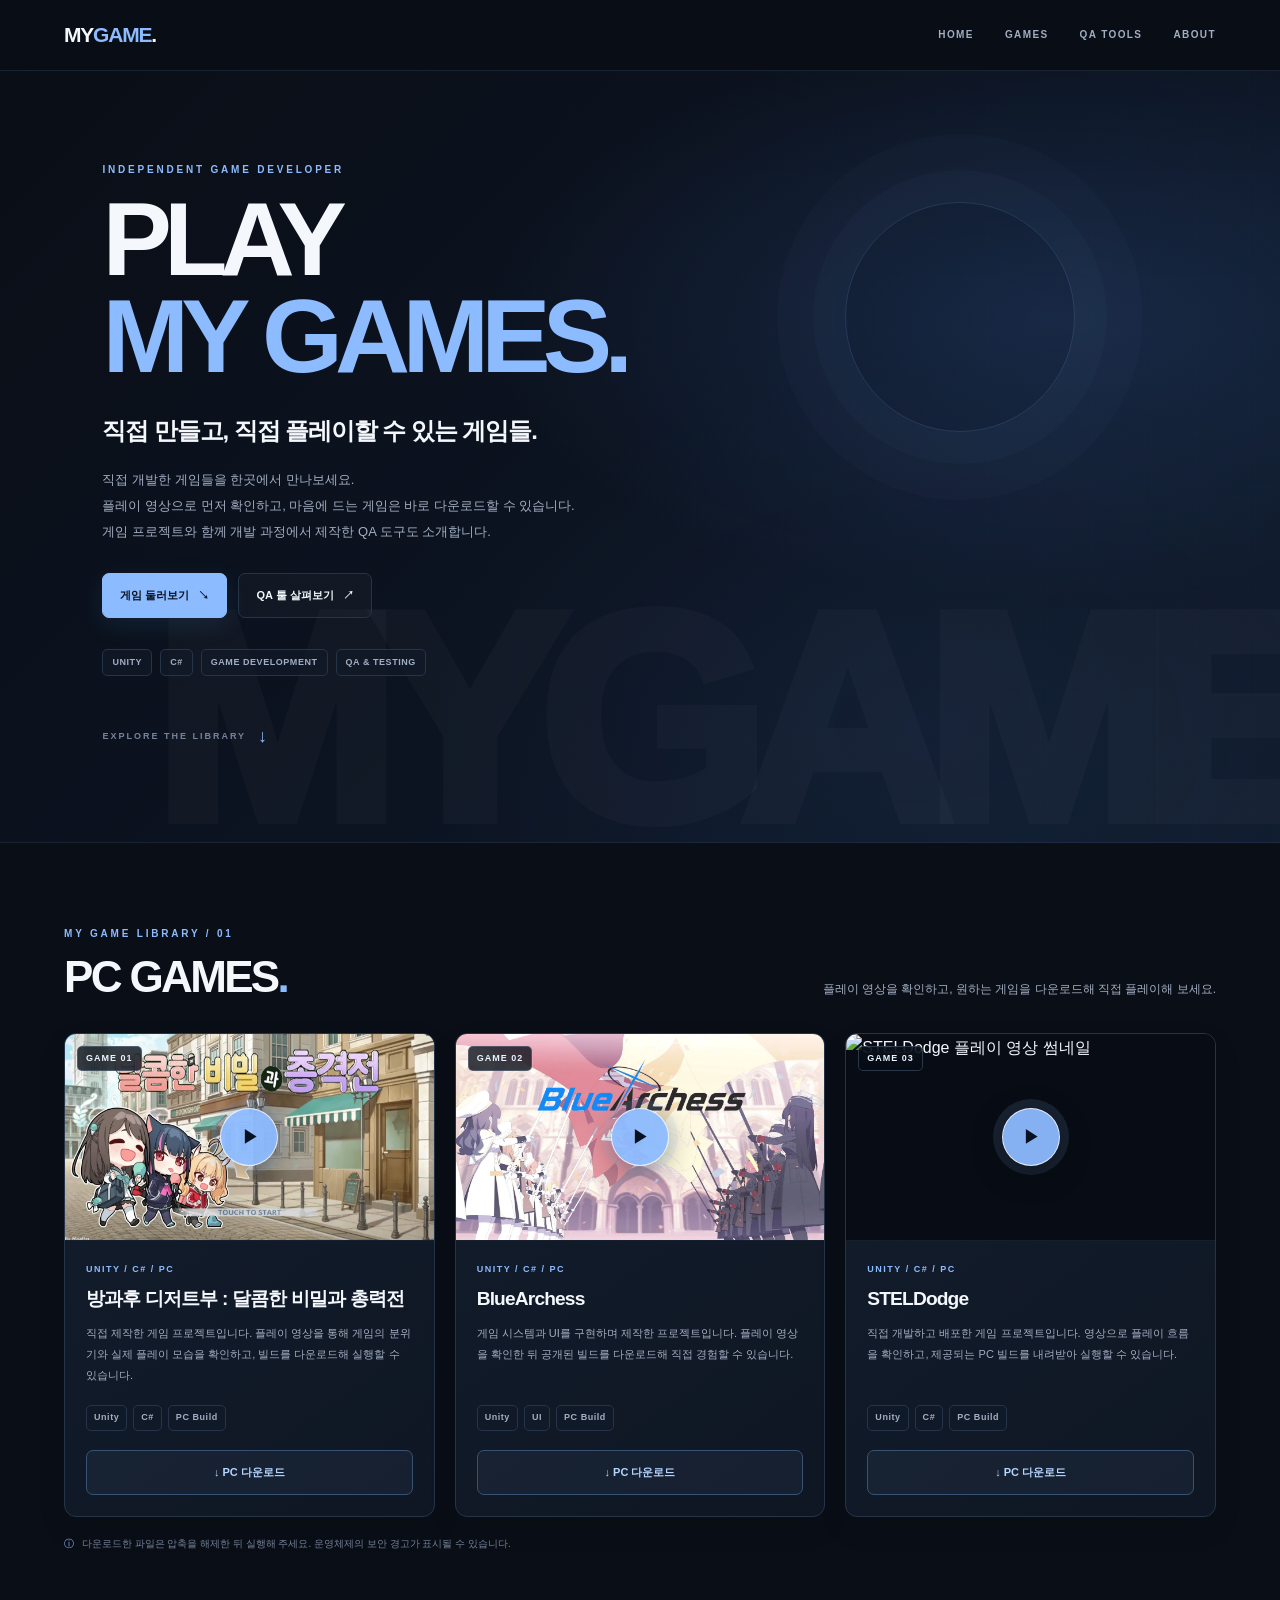
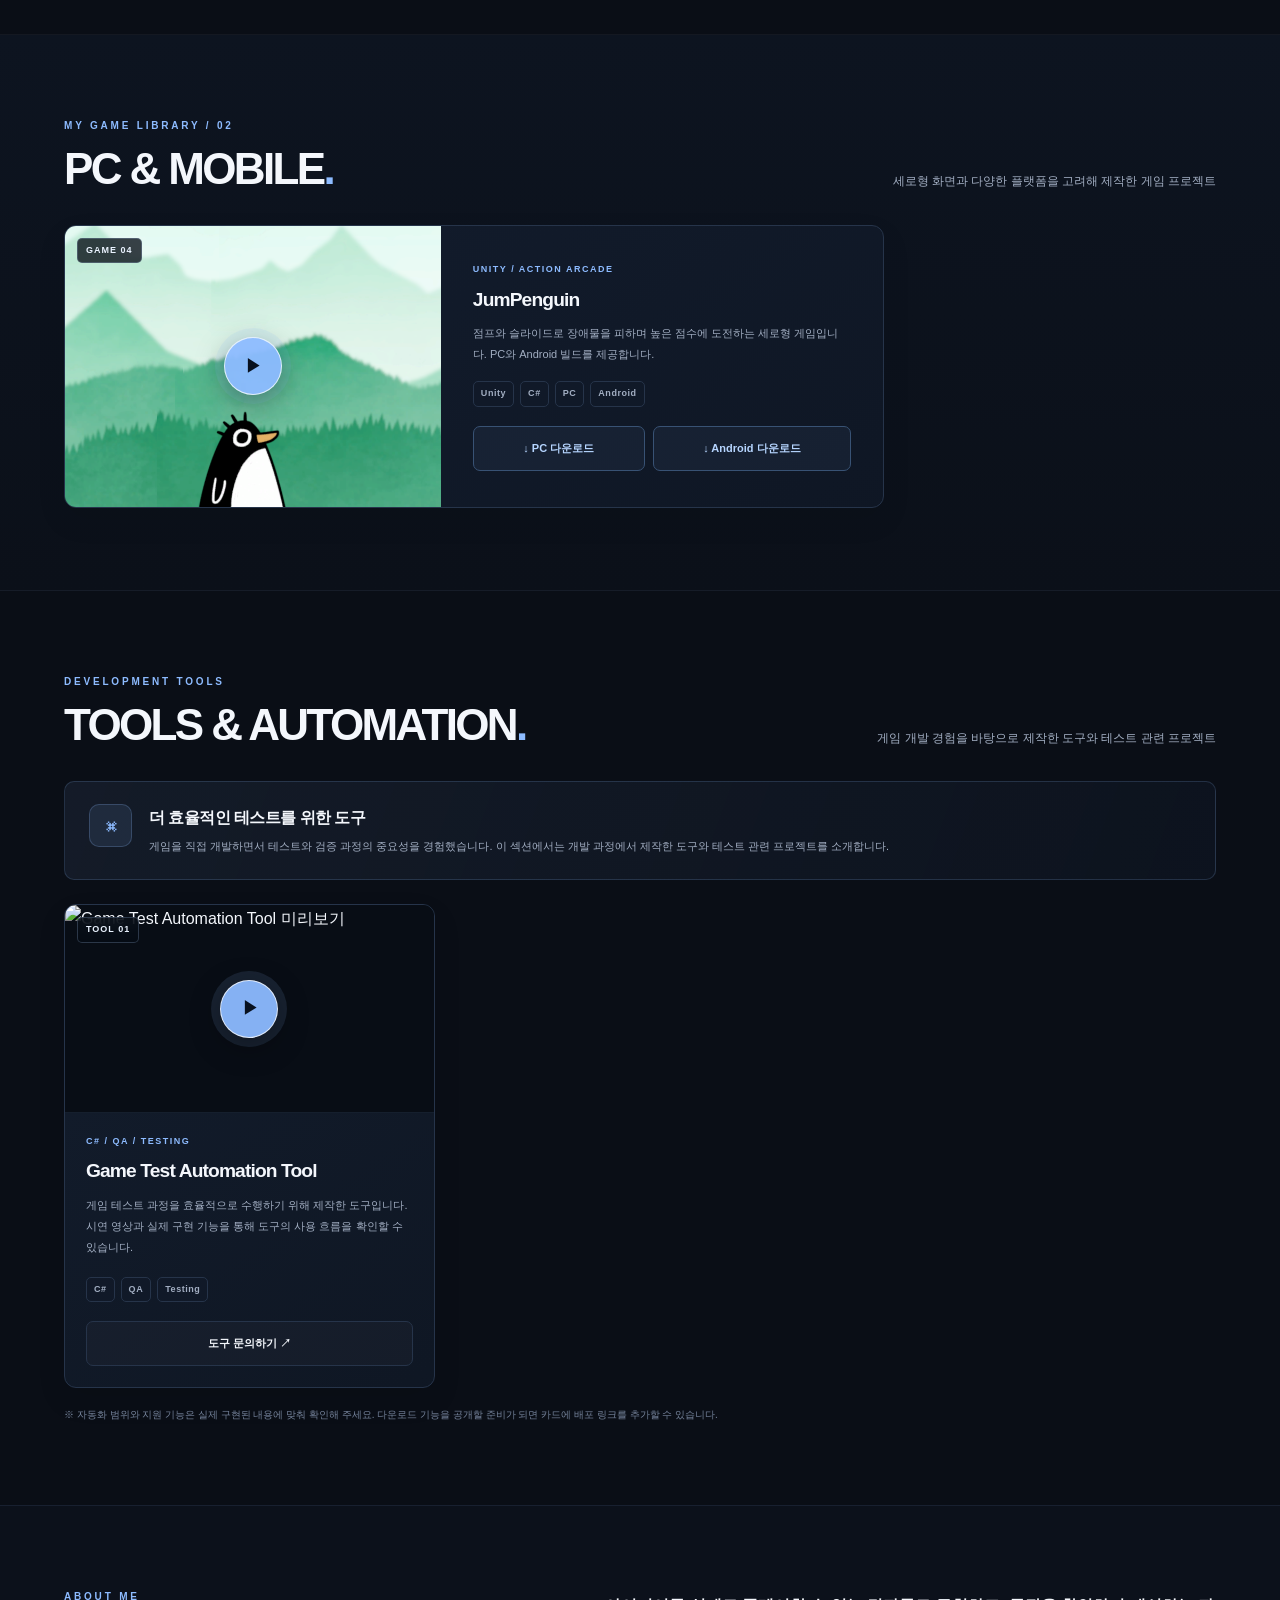
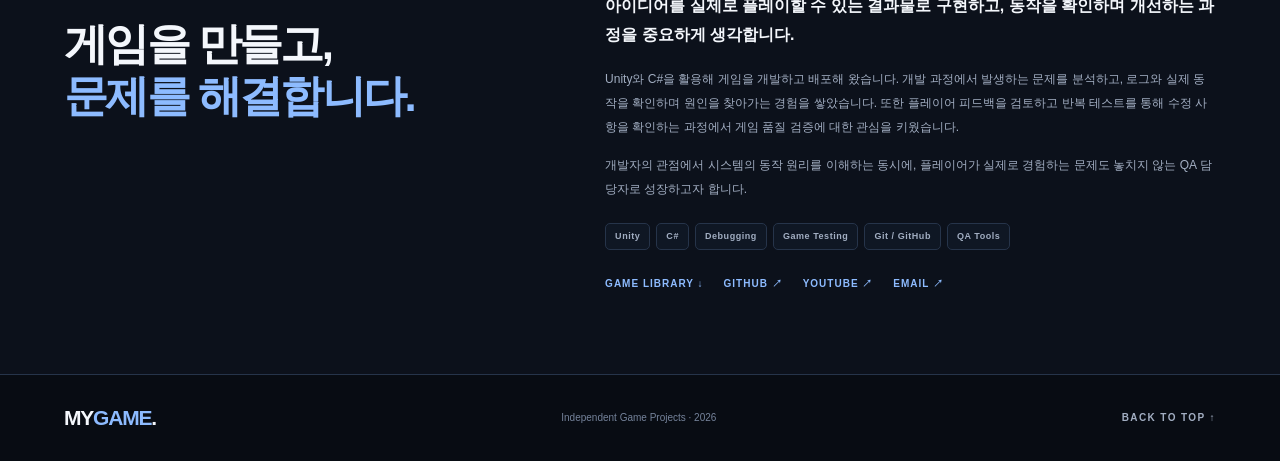
==== commit 8e45830d: "." ====
--- a/index.html
+++ b/index.html
@@ -5,7 +5,7 @@
     <meta name="viewport" content="width=device-width, initial-scale=1.0">
     <meta name="referrer" content="strict-origin-when-cross-origin">
     <meta name="description" content="직접 개발한 게임을 플레이하고 다운로드할 수 있는 게임 라이브러리와 QA 도구 포트폴리오입니다.">
-    <meta name="theme-color" content="#0b0d12">
+    <meta name="theme-color" content="#0a0e16">
     <title>MYGAME. | Play My Games</title>
     <link rel="stylesheet" href="style.css">
     <script src="script.js" defer></script>
--- a/style.css
+++ b/style.css
@@ -1,199 +1,415 @@
 /* =========================
-   MYGAME PORTFOLIO
+   MYGAME — Dark Game Library
+   Navy / Blue accent / Balanced cards
    ========================= */
 :root {
-    --bg: #0b0d12;
-    --surface: #121722;
-    --surface-hover: #192131;
-    --text: #f4f6fb;
-    --muted: #9ba5b7;
+    color-scheme: dark;
+    --bg: #0a0e16;
+    --bg-raised: #0e1420;
+    --surface: #111a29;
+    --surface-hover: #172338;
+    --text: #f4f7fc;
+    --muted: #a2aec2;
+    --muted-2: #75839b;
     --accent: #8dbbff;
-    --border: #252c3a;
-    --accent-soft: rgba(141, 187, 255, 0.12);
+    --accent-bright: #b6d5ff;
+    --border: #26344a;
+    --border-strong: #405b80;
+    --accent-soft: rgba(141, 187, 255, .10);
     --content-width: 1240px;
+    --radius: 12px;
 }
 * { box-sizing: border-box; }
-html { scroll-behavior: smooth; scroll-padding-top: 90px; }
+html { scroll-behavior: smooth; scroll-padding-top: 88px; }
 body {
-    margin: 0; background: var(--bg); color: var(--text);
-    font-family: "Segoe UI", Arial, sans-serif; line-height: 1.7;
-}
+    margin: 0;
+    background: var(--bg);
+    color: var(--text);
+    font-family: Inter, "Segoe UI", Arial, sans-serif;
+    line-height: 1.7;
+    -webkit-font-smoothing: antialiased;
+}
+img, video, iframe { max-width: 100%; }
 a { color: inherit; text-decoration: none; }
 button, a { -webkit-tap-highlight-color: transparent; }
 button { font: inherit; }
-::selection { color: #08101d; background: var(--accent); }
+::selection { color: #07101d; background: var(--accent); }
+
 .navbar {
-    position: sticky; top: 0; z-index: 10; display: flex; align-items: center;
-    justify-content: space-between; padding: 18px max(6%, calc((100% - var(--content-width))/2));
-    background: rgba(11, 13, 18, .92); border-bottom: 1px solid var(--border);
-    backdrop-filter: blur(14px);
-}
-.logo { font-size: 20px; font-weight: 900; letter-spacing: -1px; white-space: nowrap; }
+    position: sticky;
+    top: 0;
+    z-index: 20;
+    display: flex;
+    align-items: center;
+    justify-content: space-between;
+    gap: 24px;
+    padding: 17px max(5%, calc((100% - var(--content-width))/2));
+    background: rgba(10, 14, 22, .88);
+    border-bottom: 1px solid rgba(141, 187, 255, .12);
+    backdrop-filter: blur(18px);
+}
+.logo {
+    font-size: 21px;
+    font-weight: 900;
+    letter-spacing: -1.2px;
+    white-space: nowrap;
+}
 .logo span, .hero h1 span, .section h2 span, .about-section h2 span { color: var(--accent); }
-.navbar nav { display: flex; gap: 28px; }
+.navbar nav { display: flex; align-items: center; gap: clamp(15px, 2.5vw, 31px); }
 .navbar nav a, .back-to-top {
-    color: var(--muted); font-size: 11px; font-weight: 800; letter-spacing: 1.3px;
+    color: var(--muted);
+    font-size: 10px;
+    font-weight: 800;
+    letter-spacing: 1.4px;
     transition: color .2s ease;
 }
-.navbar nav a:hover, .back-to-top:hover { color: var(--accent); }
+.navbar nav a:hover, .back-to-top:hover { color: var(--accent-bright); }
+
 .hero {
-    position: relative; isolation: isolate; min-height: 660px; overflow: hidden;
-    display: flex; flex-direction: column; align-items: flex-start; justify-content: center;
-    padding: 95px max(10%, calc((100% - 1080px)/2));
-    background: radial-gradient(ellipse at 82% 28%, rgba(60,105,180,.2), transparent 48%),
-                linear-gradient(135deg, #0b0d12 0%, #0d121d 65%, #101827 100%);
-    border-bottom: 1px solid rgba(141,187,255,.08);
+    position: relative;
+    isolation: isolate;
+    min-height: 650px;
+    overflow: hidden;
+    display: flex;
+    flex-direction: column;
+    align-items: flex-start;
+    justify-content: center;
+    padding: 90px max(8%, calc((100% - 1080px)/2));
+    background:
+        radial-gradient(ellipse at 82% 32%, rgba(67, 119, 204, .20), transparent 38%),
+        radial-gradient(ellipse at 72% 85%, rgba(67, 119, 204, .08), transparent 38%),
+        linear-gradient(135deg, #0a0e16 0%, #0c1422 56%, #101c2d 100%);
+    border-bottom: 1px solid rgba(141, 187, 255, .12);
+}
+.hero::before {
+    content: "";
+    position: absolute;
+    z-index: -1;
+    inset: 0;
+    opacity: .23;
+    pointer-events: none;
+    background-image: linear-gradient(rgba(141,187,255,.045) 1px, transparent 1px),
+                      linear-gradient(90deg, rgba(141,187,255,.045) 1px, transparent 1px);
+    background-size: 52px 52px;
+    mask-image: linear-gradient(to right, transparent 5%, #000 100%);
 }
 .hero::after {
-    content: "MYGAME"; position: absolute; z-index: -1; right: -3%; bottom: 0;
-    color: rgba(255,255,255,.018); font-size: clamp(110px, 23vw, 330px);
-    font-weight: 900; letter-spacing: -.09em; line-height: .9; pointer-events: none;
+    content: "MYGAME";
+    position: absolute;
+    z-index: -1;
+    right: -2%;
+    bottom: -13px;
+    color: rgba(255,255,255,.025);
+    font-size: clamp(115px, 23vw, 320px);
+    font-weight: 950;
+    letter-spacing: -.095em;
+    line-height: .9;
+    pointer-events: none;
 }
 .hero-glow {
-    position: absolute; z-index: -1; top: 16%; right: 14%; width: 230px; height: 230px;
-    border: 1px solid rgba(141,187,255,.13); border-radius: 50%;
-    box-shadow: 0 0 0 35px rgba(141,187,255,.025), 0 0 0 70px rgba(141,187,255,.018);
-}
-.eyebrow { margin: 0 0 14px; color: var(--accent); font-size: 11px; font-weight: 800; letter-spacing: 3px; }
-.hero h1 { margin: 0; font-size: clamp(54px, 8vw, 100px); line-height: .99; letter-spacing: -.065em; }
-.hero-subtitle { margin: 24px 0 0; font-size: clamp(18px, 2.3vw, 25px); letter-spacing: -.04em; }
-.hero-description { max-width: 650px; margin: 17px 0 0; color: var(--muted); font-size: 14px; line-height: 2; }
-.hero-actions { display: flex; flex-wrap: wrap; gap: 12px; margin-top: 30px; }
+    position: absolute;
+    z-index: -1;
+    top: 17%;
+    right: 16%;
+    width: 230px;
+    height: 230px;
+    border: 1px solid rgba(141,187,255,.16);
+    border-radius: 50%;
+    box-shadow: 0 0 0 32px rgba(141,187,255,.025), 0 0 0 68px rgba(141,187,255,.018);
+}
+.hero-content { max-width: 760px; }
+.eyebrow {
+    margin: 0 0 13px;
+    color: var(--accent);
+    font-size: 10px;
+    font-weight: 850;
+    letter-spacing: 2.8px;
+}
+.hero h1 {
+    margin: 0;
+    font-size: clamp(58px, 8.5vw, 104px);
+    line-height: .94;
+    letter-spacing: -.075em;
+}
+.hero-subtitle {
+    margin: 25px 0 0;
+    font-size: clamp(18px, 2.2vw, 24px);
+    font-weight: 700;
+    letter-spacing: -.045em;
+}
+.hero-description {
+    max-width: 660px;
+    margin: 15px 0 0;
+    color: var(--muted);
+    font-size: 13px;
+    line-height: 2;
+}
+.hero-actions { display: flex; flex-wrap: wrap; gap: 11px; margin-top: 28px; }
 .button {
-    display: inline-flex; align-items: center; justify-content: center; gap: 9px;
-    min-height: 44px; padding: 10px 17px; border: 1px solid var(--border); border-radius: 5px;
-    font-size: 12px; font-weight: 800; text-align: center;
-    transition: transform .2s ease, background .2s ease, border-color .2s ease, color .2s ease;
+    display: inline-flex;
+    align-items: center;
+    justify-content: center;
+    gap: 9px;
+    min-height: 45px;
+    padding: 10px 17px;
+    border: 1px solid var(--border);
+    border-radius: 7px;
+    font-size: 11px;
+    font-weight: 850;
+    text-align: center;
+    transition: transform .2s ease, background .2s ease, border-color .2s ease, color .2s ease, box-shadow .2s ease;
 }
 .button:hover { transform: translateY(-2px); }
-.primary { color: #0b0d12; background: var(--accent); border-color: var(--accent); }
-.primary:hover { background: #b1d1ff; }
-.secondary { color: var(--text); background: rgba(255,255,255,.015); }
-.secondary:hover { background: var(--surface-hover); border-color: #526987; }
-.download { color: var(--accent); border-color: #405777; background: rgba(141,187,255,.035); }
-.download:hover { background: rgba(141,187,255,.12); border-color: var(--accent); }
-.hero-meta { display: flex; flex-wrap: wrap; gap: 9px; margin-top: 34px; }
+.primary {
+    color: #08111f;
+    background: var(--accent);
+    border-color: var(--accent);
+    box-shadow: 0 7px 24px rgba(86, 145, 224, .12);
+}
+.primary:hover { background: var(--accent-bright); box-shadow: 0 9px 28px rgba(86, 145, 224, .22); }
+.secondary { color: var(--text); background: rgba(255,255,255,.025); }
+.secondary:hover { background: var(--surface-hover); border-color: var(--border-strong); }
+.download { color: var(--accent-bright); border-color: #385274; background: rgba(141,187,255,.055); }
+.download:hover { color: #fff; background: rgba(141,187,255,.13); border-color: var(--accent); }
+.hero-meta { display: flex; flex-wrap: wrap; gap: 8px; margin-top: 31px; }
 .hero-meta span, .project-tags span, .skill-list span {
-    padding: 5px 9px; color: var(--muted); background: rgba(18,23,34,.8);
-    border: 1px solid var(--border); border-radius: 4px; font-size: 10px;
-    font-weight: 700; letter-spacing: .5px;
-}
-.hero-scroll { display: inline-flex; align-items: center; gap: 12px; margin-top: 54px; color: var(--muted); font-size: 9px; letter-spacing: 2px; }
+    padding: 5px 9px;
+    color: var(--muted);
+    background: rgba(17,26,41,.72);
+    border: 1px solid var(--border);
+    border-radius: 5px;
+    font-size: 9px;
+    font-weight: 750;
+    letter-spacing: .55px;
+}
+.hero-scroll {
+    display: inline-flex;
+    align-items: center;
+    gap: 12px;
+    margin-top: 45px;
+    color: var(--muted-2);
+    font-size: 9px;
+    font-weight: 800;
+    letter-spacing: 2px;
+}
 .scroll-arrow { color: var(--accent); font-size: 18px; transition: transform .2s ease; }
 .hero-scroll:hover .scroll-arrow { transform: translateY(4px); }
-.section { padding: 86px max(6%, calc((100% - var(--content-width))/2)); }
-.section-alt { background: #0e121a; border-top: 1px solid rgba(255,255,255,.025); border-bottom: 1px solid rgba(255,255,255,.025); }
-.section-heading { display: flex; justify-content: space-between; align-items: flex-end; gap: 24px; margin-bottom: 32px; }
-.section-heading .eyebrow { margin-bottom: 10px; }
-.section h2, .about-section h2 { margin: 0; font-size: clamp(30px, 4vw, 47px); line-height: 1.2; letter-spacing: -.055em; }
-.section-note { max-width: 480px; margin: 0 0 4px; color: var(--muted); font-size: 12px; }
-.project-grid { display: grid; grid-template-columns: repeat(2, minmax(0, 1fr)); gap: 23px; }
+
+.section { padding: 82px max(5%, calc((100% - var(--content-width))/2)); }
+.section-alt {
+    background: linear-gradient(180deg, #0d1420 0%, #0b1019 100%);
+    border-top: 1px solid rgba(255,255,255,.035);
+    border-bottom: 1px solid rgba(255,255,255,.035);
+}
+.section-heading {
+    display: flex;
+    justify-content: space-between;
+    align-items: flex-end;
+    gap: 26px;
+    margin-bottom: 30px;
+}
+.section-heading .eyebrow { margin-bottom: 9px; }
+.section h2, .about-section h2 {
+    margin: 0;
+    font-size: clamp(29px, 4vw, 44px);
+    line-height: 1.18;
+    letter-spacing: -.06em;
+}
+.section-note { max-width: 440px; margin: 0 0 3px; color: var(--muted); font-size: 12px; }
+.project-grid { display: grid; grid-template-columns: repeat(3, minmax(0, 1fr)); gap: 20px; }
 .project-card, .portrait-project-card {
-    min-width: 0; overflow: hidden; background: var(--surface); border: 1px solid var(--border);
-    border-radius: 9px; transition: transform .25s ease, border-color .25s ease, background .25s ease;
-}
-.project-card:hover, .portrait-project-card:hover { transform: translateY(-4px); border-color: #526987; background: var(--surface-hover); }
-.project-image { position: relative; aspect-ratio: 16 / 9; overflow: hidden; background: #080a0f; }
-.project-image > img { display: block; width: 100%; height: 100%; object-fit: cover; transition: transform .35s ease; }
-.project-card:hover .project-image > img { transform: scale(1.025); }
-.project-number { position: absolute; top: 12px; left: 12px; z-index: 1; padding: 4px 8px; color: #fff; background: rgba(0,0,0,.68); border: 1px solid rgba(255,255,255,.13); border-radius: 4px; font-size: 10px; font-weight: 800; letter-spacing: 1px; }
-.project-info { padding: 23px; }
-.project-category { margin: 0; color: var(--accent); font-size: 10px; font-weight: 800; letter-spacing: 1.8px; }
-.project-info h3, .portrait-project-info h3 { margin: 8px 0; font-size: 21px; line-height: 1.4; letter-spacing: -.035em; }
-.project-description, .about-description { color: var(--muted); font-size: 13px; line-height: 1.85; }
-.project-description { min-height: 72px; margin: 12px 0 0; }
-.project-tags, .skill-list { display: flex; flex-wrap: wrap; gap: 7px; margin: 18px 0; }
-.project-tags span { padding: 4px 8px; font-size: 10px; }
-.project-actions { display: flex; flex-wrap: wrap; gap: 9px; margin-top: 19px; }
-.section-footnote { margin: 22px 0 0; color: #7f8a9d; font-size: 11px; }
+    min-width: 0;
+    overflow: hidden;
+    background: linear-gradient(145deg, rgba(19,29,45,.98), rgba(15,23,36,.98));
+    border: 1px solid var(--border);
+    border-radius: var(--radius);
+    box-shadow: 0 12px 30px rgba(0,0,0,.08);
+    transition: transform .25s ease, border-color .25s ease, box-shadow .25s ease, background .25s ease;
+}
+.project-card:hover, .portrait-project-card:hover {
+    transform: translateY(-5px);
+    border-color: var(--border-strong);
+    box-shadow: 0 18px 42px rgba(0,0,0,.20), 0 0 0 1px rgba(141,187,255,.035);
+}
+.project-image {
+    position: relative;
+    aspect-ratio: 16 / 9;
+    overflow: hidden;
+    background: #080d15;
+    border-bottom: 1px solid rgba(141,187,255,.10);
+}
+.project-image > img, .portrait-project-image > img {
+    display: block;
+    width: 100%;
+    height: 100%;
+    object-fit: cover;
+    transition: transform .45s ease, filter .3s ease;
+}
+.project-card:hover .project-image > img, .portrait-project-card:hover .portrait-project-image > img { transform: scale(1.035); }
+.project-number {
+    position: absolute;
+    top: 12px;
+    left: 12px;
+    z-index: 2;
+    padding: 4px 8px;
+    color: #eaf3ff;
+    background: rgba(6,12,21,.78);
+    border: 1px solid rgba(177,210,255,.22);
+    border-radius: 5px;
+    font-size: 9px;
+    font-weight: 850;
+    letter-spacing: 1px;
+    backdrop-filter: blur(8px);
+}
+.project-info, .portrait-project-info { padding: 21px; }
+.project-category {
+    margin: 0 0 8px;
+    color: var(--accent);
+    font-size: 9px;
+    font-weight: 850;
+    letter-spacing: 1.5px;
+}
+.project-info h3, .portrait-project-info h3 {
+    margin: 0;
+    font-size: clamp(17px, 1.5vw, 20px);
+    line-height: 1.45;
+    letter-spacing: -.045em;
+    overflow-wrap: anywhere;
+}
+.project-description {
+    min-height: 66px;
+    margin: 10px 0 16px;
+    color: var(--muted);
+    font-size: 11px;
+    line-height: 1.9;
+}
+.project-tags, .skill-list { display: flex; flex-wrap: wrap; gap: 6px; }
+.project-tags span { padding: 4px 7px; font-size: 9px; }
+.project-actions { display: flex; flex-wrap: wrap; gap: 8px; margin-top: 19px; }
+.project-actions .button { flex: 1 1 auto; }
+.section-footnote { margin: 18px 0 0; color: var(--muted-2); font-size: 10px; }
 .section-footnote span { color: var(--accent); margin-right: 5px; }
-.portrait-project-grid { display: grid; grid-template-columns: repeat(2, minmax(0, 420px)); justify-content: start; gap: 24px; }
-.portrait-project-image { position: relative; width: 100%; aspect-ratio: 3 / 4; overflow: hidden; background: #080a0f; }
-.portrait-project-image > img { display: block; width: 100%; height: 100%; object-fit: contain; transition: transform .35s ease; }
-.portrait-project-card:hover .portrait-project-image > img { transform: scale(1.02); }
-.portrait-project-info { padding: 20px; }
-.portrait-project-info h3 { font-size: 20px; }
-.portrait-project-info .project-description { min-height: 0; margin: 8px 0; }
-.portrait-project-info .project-tags { margin: 13px 0; }
-.portrait-project-info .project-actions .button { flex: 1 1 145px; }
-.tool-intro { display: flex; align-items: flex-start; gap: 17px; max-width: 780px; margin: 0 0 27px; padding: 22px; background: linear-gradient(110deg, rgba(141,187,255,.08), rgba(18,23,34,.5)); border: 1px solid var(--border); border-radius: 8px; }
-.tool-intro-icon { display: grid; flex: 0 0 44px; width: 44px; height: 44px; place-items: center; color: var(--accent); background: var(--accent-soft); border: 1px solid rgba(141,187,255,.18); border-radius: 8px; font-size: 23px; }
-.tool-intro h3 { margin: 0 0 5px; font-size: 16px; }
-.tool-intro p { margin: 0; color: var(--muted); font-size: 12px; line-height: 1.85; }
-.tool-grid { grid-template-columns: minmax(0, 620px); }
-.tool-card .project-description { min-height: 0; }
-.about-section { border-top: 1px solid var(--border); background: radial-gradient(ellipse at 85% 50%, rgba(60,105,180,.10), transparent 55%), #0d1017; }
-.about-layout { display: grid; grid-template-columns: .9fr 1.1fr; gap: 65px; max-width: 1100px; margin: 0 auto; }
-.about-heading h2 { font-size: clamp(34px, 4.2vw, 52px); }
-.about-content { max-width: 650px; }
-.about-lead { margin: 0 0 16px; font-size: 17px; font-weight: 700; line-height: 1.65; }
-.about-description { margin: 0 0 13px; }
-.skill-list { margin: 22px 0; }
-.about-links { display: flex; flex-wrap: wrap; gap: 20px; margin-top: 28px; }
-.text-link { color: var(--accent); font-size: 11px; font-weight: 800; letter-spacing: .7px; }
-.text-link:hover { color: #c4dcff; }
-footer { display: flex; justify-content: space-between; align-items: center; gap: 20px; padding: 24px max(6%, calc((100% - var(--content-width))/2)); border-top: 1px solid var(--border); }
-footer p { margin: 0; color: var(--muted); font-size: 11px; }
-.youtube-thumbnail .youtube-play, .local-video-play {
-    position: absolute; top: 50%; left: 50%; z-index: 3; transform: translate(-50%, -50%);
-    display: flex; align-items: center; justify-content: center; width: 62px; height: 46px;
-    padding: 0; color: #fff; background: #e62117; border: 0; border-radius: 11px;
-    font-size: 23px; cursor: pointer; transition: background .2s ease, transform .2s ease;
-}
-.youtube-thumbnail .youtube-play:hover, .local-video-play:hover { background: #c91c13; transform: translate(-50%, -50%) scale(1.07); }
-.youtube-thumbnail .youtube-player, .local-video-player { display: none; position: absolute; inset: 0; z-index: 2; width: 100%; height: 100%; border: 0; background: #000; }
-.youtube-thumbnail.is-playing > img, .youtube-thumbnail.is-playing > .youtube-play,
-.local-video-thumbnail.is-playing > img, .local-video-thumbnail.is-playing > .local-video-play { display: none; }
-.youtube-thumbnail.is-playing > .youtube-player, .local-video-thumbnail.is-playing > .local-video-player { display: block; }
-.local-video-player { object-fit: contain; }
-:focus-visible { outline: 2px solid var(--accent); outline-offset: 3px; }
-@media (max-width: 900px) {
-    .navbar { padding-inline: 5%; }
-    .navbar nav { gap: 17px; }
-    .section { padding: 70px 5%; }
-    .section-heading { align-items: flex-start; flex-direction: column; gap: 8px; }
-    .about-layout { grid-template-columns: 1fr; gap: 28px; }
-    .hero { padding-inline: 8%; }
+
+/* Click-to-play YouTube and local video */
+.youtube-thumbnail, .local-video-thumbnail { isolation: isolate; }
+.youtube-play, .local-video-play {
+    position: absolute;
+    z-index: 3;
+    top: 50%;
+    left: 50%;
+    display: grid;
+    place-items: center;
+    width: 58px;
+    height: 58px;
+    padding: 0 0 0 3px;
+    color: #08111f;
+    background: rgba(141,187,255,.95);
+    border: 1px solid rgba(255,255,255,.75);
+    border-radius: 50%;
+    box-shadow: 0 8px 30px rgba(0,0,0,.35), 0 0 0 9px rgba(141,187,255,.12);
+    font-size: 18px;
+    cursor: pointer;
+    transform: translate(-50%, -50%);
+    transition: transform .2s ease, background .2s ease, box-shadow .2s ease;
+}
+.youtube-play:hover, .local-video-play:hover {
+    background: #c0dcff;
+    box-shadow: 0 10px 34px rgba(0,0,0,.42), 0 0 0 12px rgba(141,187,255,.16);
+    transform: translate(-50%, -50%) scale(1.06);
+}
+.youtube-player, .local-video-player { display: none; position: absolute; inset: 0; width: 100%; height: 100%; border: 0; background: #000; }
+.youtube-thumbnail.is-playing > img, .local-video-thumbnail.is-playing > img { opacity: 0; }
+.youtube-thumbnail.is-playing .youtube-player, .local-video-thumbnail.is-playing .local-video-player { display: block; }
+.youtube-thumbnail.is-playing .youtube-play, .local-video-thumbnail.is-playing .local-video-play { display: none; }
+
+.portrait-project-grid { display: grid; grid-template-columns: minmax(0, 820px); justify-content: start; }
+.portrait-project-card { display: grid; grid-template-columns: minmax(0, .85fr) minmax(0, 1fr); }
+.portrait-project-image { position: relative; min-height: 100%; aspect-ratio: 4 / 3; overflow: hidden; background: #080d15; }
+.portrait-project-info { align-self: center; padding: clamp(20px, 3vw, 32px); }
+.portrait-project-info .project-description { min-height: 0; }
+
+.tool-intro {
+    display: flex;
+    align-items: flex-start;
+    gap: 17px;
+    margin-bottom: 24px;
+    padding: 22px 24px;
+    background: linear-gradient(110deg, rgba(141,187,255,.08), rgba(17,26,41,.45));
+    border: 1px solid rgba(141,187,255,.17);
+    border-radius: 10px;
+}
+.tool-intro-icon {
+    flex: 0 0 43px;
+    display: grid;
+    place-items: center;
+    width: 43px;
+    height: 43px;
+    color: var(--accent);
+    background: rgba(141,187,255,.10);
+    border: 1px solid rgba(141,187,255,.22);
+    border-radius: 10px;
+    font-size: 23px;
+}
+.tool-intro h3 { margin: 0 0 5px; font-size: 16px; letter-spacing: -.035em; }
+.tool-intro p { margin: 0; max-width: 850px; color: var(--muted); font-size: 11px; line-height: 1.9; }
+.tool-grid { grid-template-columns: repeat(3, minmax(0, 1fr)); }
+.tool-card { grid-column: span 1; }
+
+.about-section { background: #0c111b; border-top: 1px solid rgba(141,187,255,.09); }
+.about-layout { display: grid; grid-template-columns: .85fr 1.15fr; gap: clamp(35px, 7vw, 95px); }
+.about-heading h2 { margin-top: 5px; }
+.about-content { padding-top: 4px; }
+.about-lead { margin: 0 0 17px; color: var(--text); font-size: 16px; font-weight: 700; line-height: 1.8; }
+.about-description { margin: 0 0 14px; color: var(--muted); font-size: 12px; line-height: 2; }
+.skill-list { margin-top: 22px; }
+.about-links { display: flex; flex-wrap: wrap; gap: 20px; margin-top: 25px; }
+.text-link { color: var(--accent); font-size: 10px; font-weight: 850; letter-spacing: 1px; }
+.text-link:hover { color: var(--accent-bright); }
+footer {
+    display: flex;
+    align-items: center;
+    justify-content: space-between;
+    gap: 20px;
+    padding: 25px max(5%, calc((100% - var(--content-width))/2));
+    background: #080c13;
+    border-top: 1px solid var(--border);
+}
+footer p { margin: 0; color: var(--muted-2); font-size: 10px; }
+
+a:focus-visible, button:focus-visible { outline: 2px solid var(--accent-bright); outline-offset: 4px; }
+
+@media (max-width: 1050px) {
+    .project-grid, .tool-grid { grid-template-columns: repeat(2, minmax(0, 1fr)); }
+    .project-info h3, .portrait-project-info h3 { font-size: 19px; }
+    .portrait-project-grid { grid-template-columns: minmax(0, 1fr); }
 }
 @media (max-width: 700px) {
-    .navbar { padding: 15px 5%; }
-    .logo { font-size: 18px; }
-    .navbar nav { gap: 11px; }
-    .navbar nav a { font-size: 9px; letter-spacing: .6px; }
-    .hero { min-height: 600px; padding: 72px 7%; }
-    .hero h1 { font-size: clamp(54px, 12vw, 78px); }
-    .hero-subtitle { max-width: 450px; }
+    .navbar { padding: 14px 5%; flex-wrap: wrap; gap: 10px 20px; }
+    .logo { font-size: 19px; }
+    .navbar nav { width: 100%; justify-content: space-between; gap: 10px; }
+    .navbar nav a { font-size: 9px; letter-spacing: 1px; }
+    .hero { min-height: 610px; padding: 75px 6% 55px; }
+    .hero::after { right: -5%; bottom: 15px; font-size: 27vw; }
+    .hero-glow { top: 11%; right: -4%; width: 155px; height: 155px; }
+    .hero h1 { font-size: clamp(54px, 15vw, 82px); }
+    .hero-subtitle { margin-top: 21px; }
     .hero-description { font-size: 12px; }
     .hero-description br { display: none; }
-    .hero-scroll { margin-top: 42px; }
+    .hero-scroll { margin-top: 36px; }
     .section { padding: 58px 5%; }
-    .project-grid { grid-template-columns: 1fr; }
-    .project-info { padding: 19px; }
+    .section-heading { display: block; margin-bottom: 23px; }
+    .section-note { margin-top: 12px; }
+    .project-grid, .tool-grid { grid-template-columns: minmax(0, 1fr); gap: 17px; }
+    .project-info, .portrait-project-info { padding: 19px; }
     .project-description { min-height: 0; }
-    .portrait-project-grid { grid-template-columns: repeat(2, minmax(0, 1fr)); gap: 14px; }
-    .portrait-project-info { padding: 13px; }
-    .portrait-project-info h3 { font-size: 17px; }
-    .portrait-project-info .project-description { font-size: 12px; }
-    .portrait-project-info .project-actions { flex-direction: column; }
-    .portrait-project-info .project-actions .button { width: 100%; flex-basis: auto; }
-    .tool-intro { padding: 17px; }
-    footer { align-items: flex-start; flex-direction: column; gap: 8px; padding: 23px 5%; }
-}
-@media (max-width: 480px) {
-    .navbar nav { gap: 8px; }
-    .navbar nav a { font-size: 8px; }
-    .portrait-project-grid { grid-template-columns: 1fr; gap: 20px; }
-    .portrait-project-info { padding: 18px; }
-    .portrait-project-info h3 { font-size: 19px; }
-    .portrait-project-info .project-description { font-size: 13px; }
-    .portrait-project-info .project-actions { flex-direction: row; }
-    .portrait-project-info .project-actions .button { flex: 1 1 130px; }
-    .hero-actions { align-items: stretch; flex-direction: column; width: min(100%, 300px); }
-    .hero-actions .button { width: 100%; }
-    .hero-meta { gap: 7px; }
-    .hero-meta span { font-size: 9px; }
+    .portrait-project-card { grid-template-columns: minmax(0, 1fr); }
+    .portrait-project-image { aspect-ratio: 16 / 10; }
+    .tool-intro { padding: 18px; gap: 12px; }
+    .about-layout { grid-template-columns: minmax(0, 1fr); gap: 24px; }
+    .about-lead { font-size: 15px; }
+    footer { flex-wrap: wrap; padding: 22px 5%; }
+    footer p { order: 3; width: 100%; }
 }
 @media (prefers-reduced-motion: reduce) {
-    html { scroll-behavior: auto; }
-    *, *::before, *::after { transition-duration: .01ms !important; animation-duration: .01ms !important; }
-}
+    *, *::before, *::after { scroll-behavior: auto !important; transition-duration: .01ms !important; animation-duration: .01ms !important; }
+}
